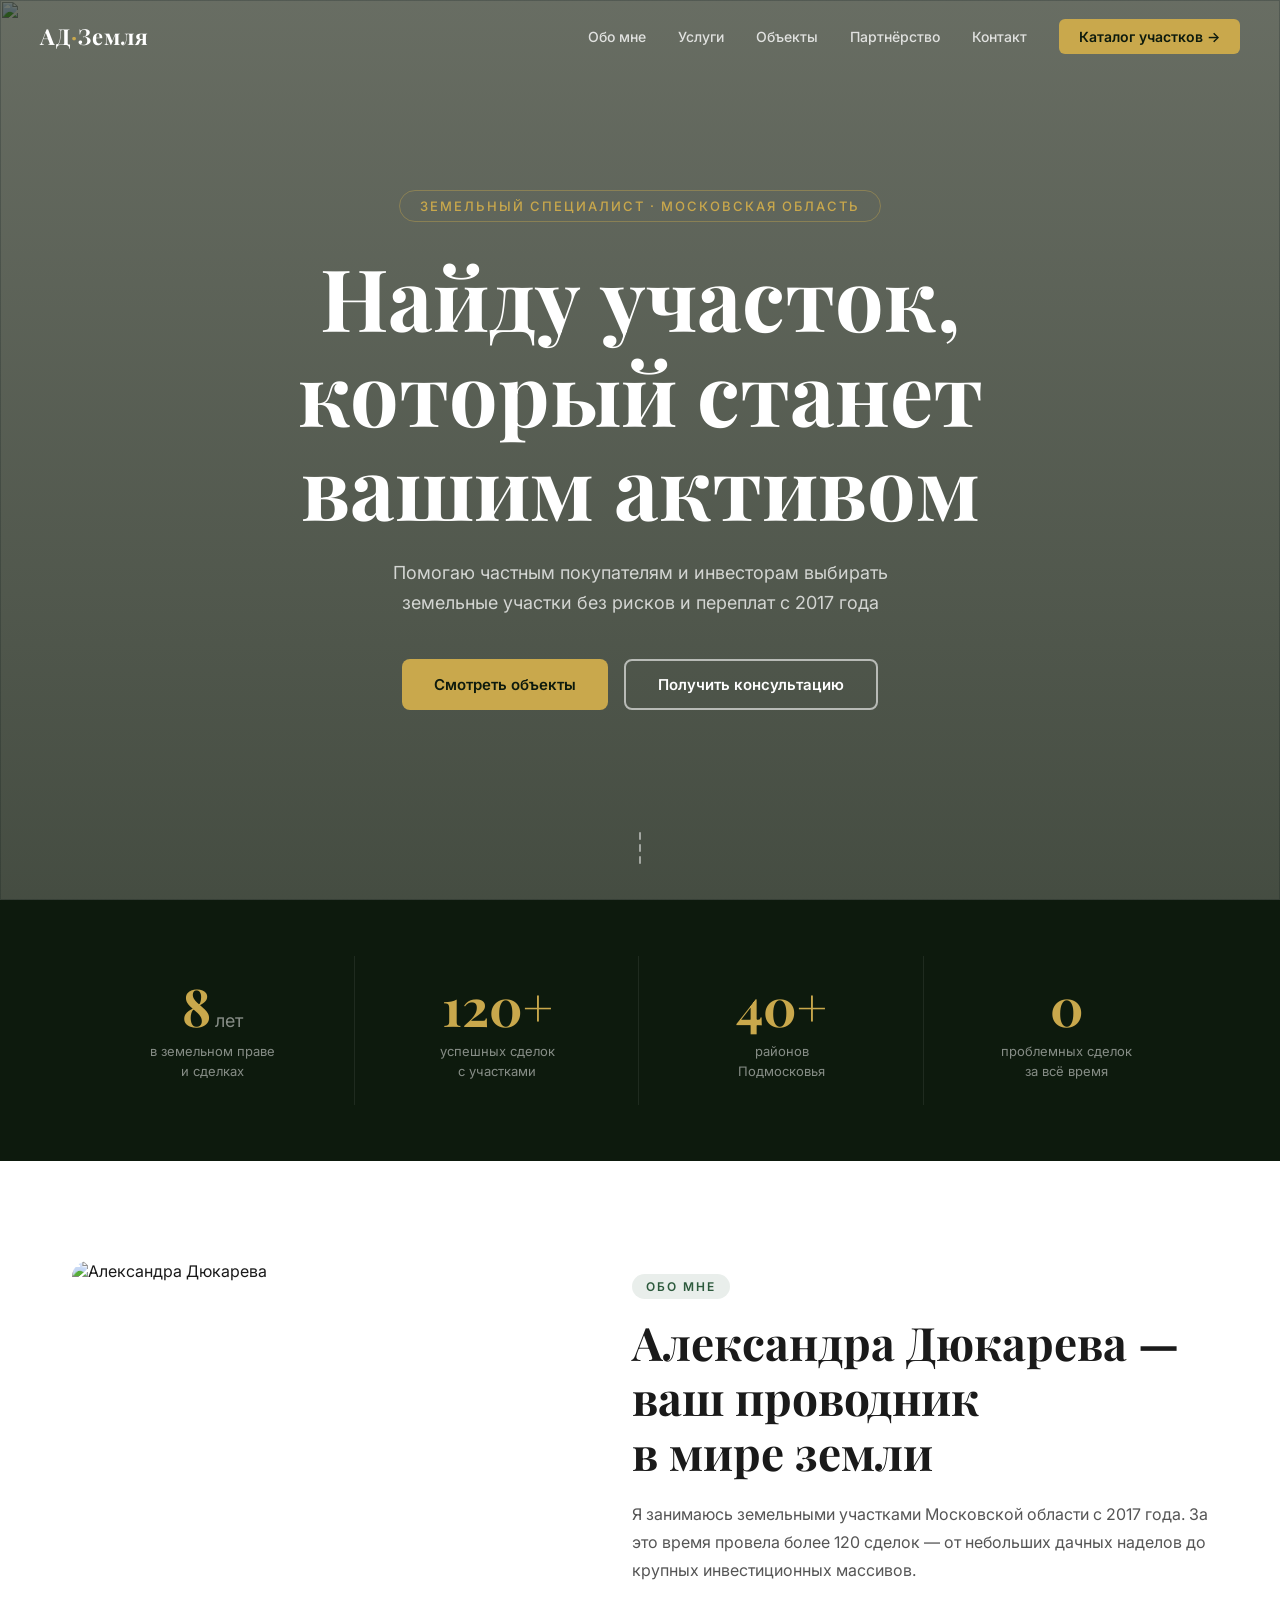
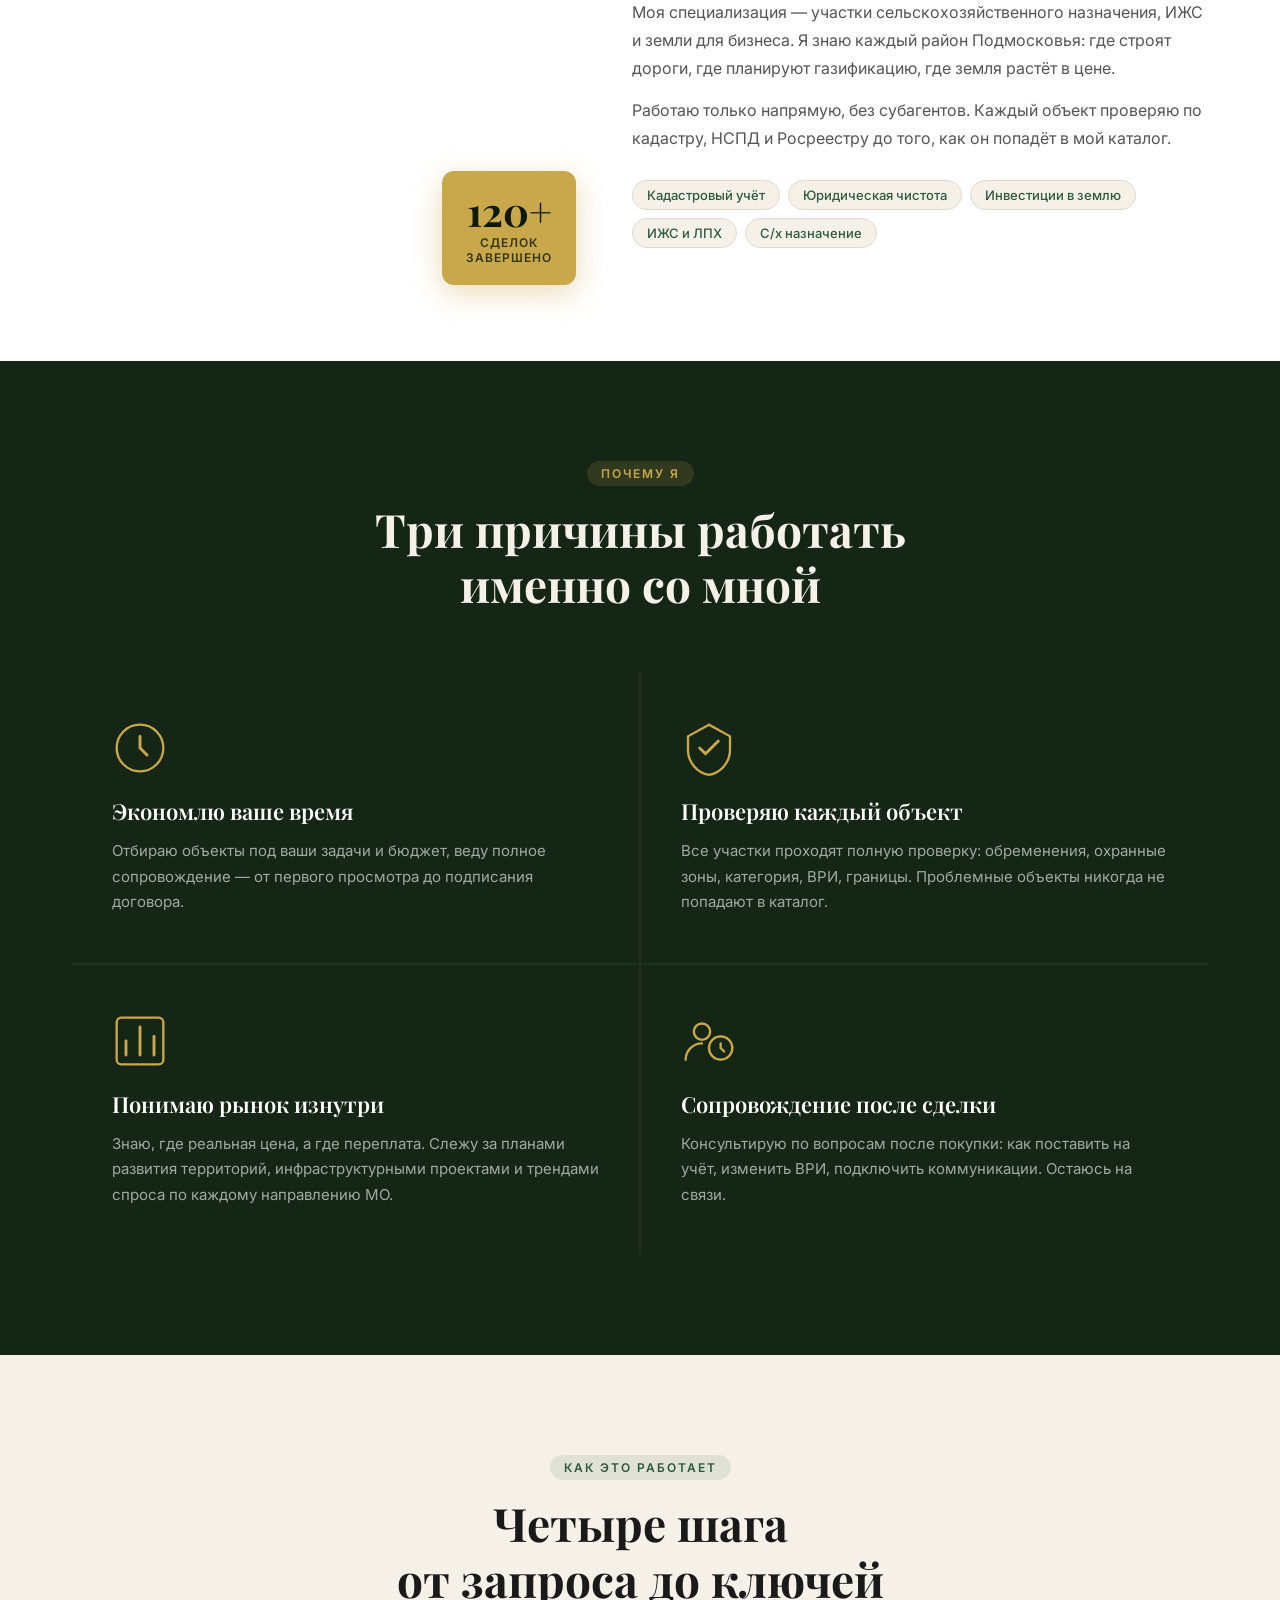
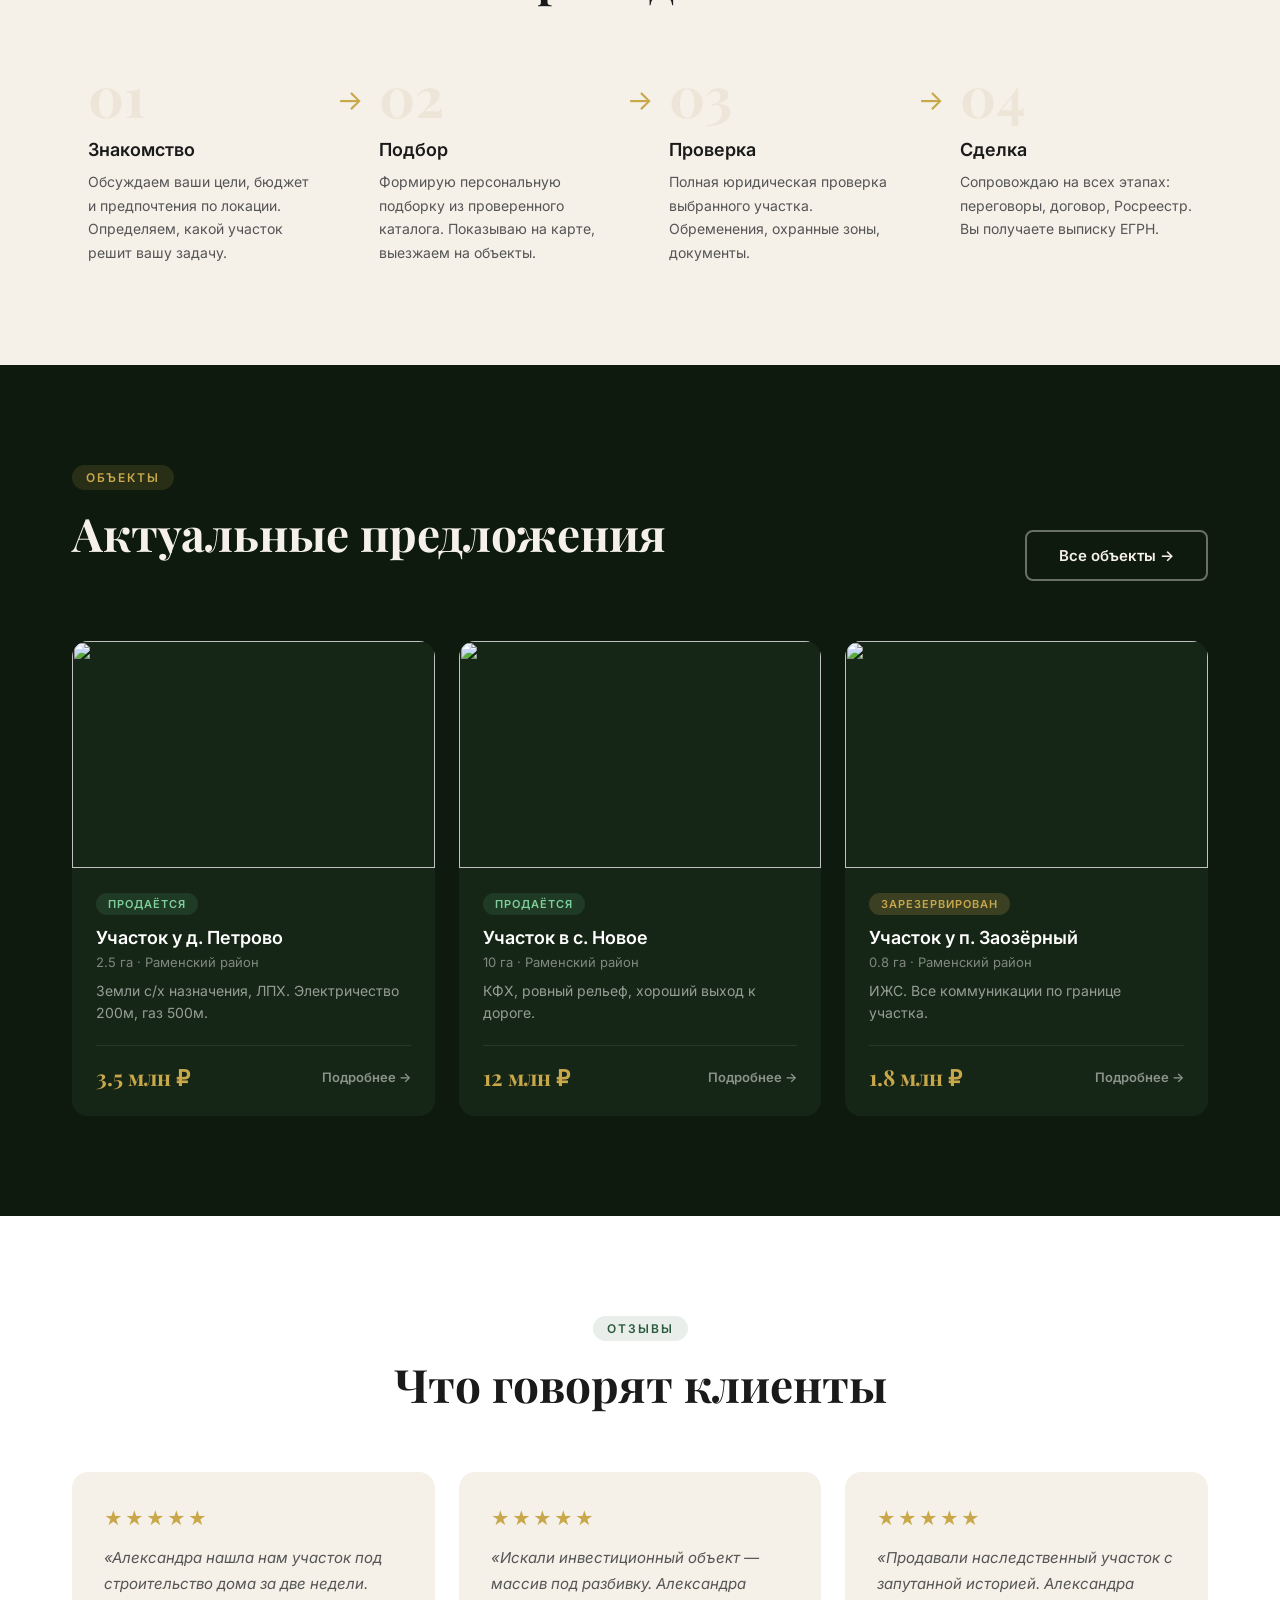
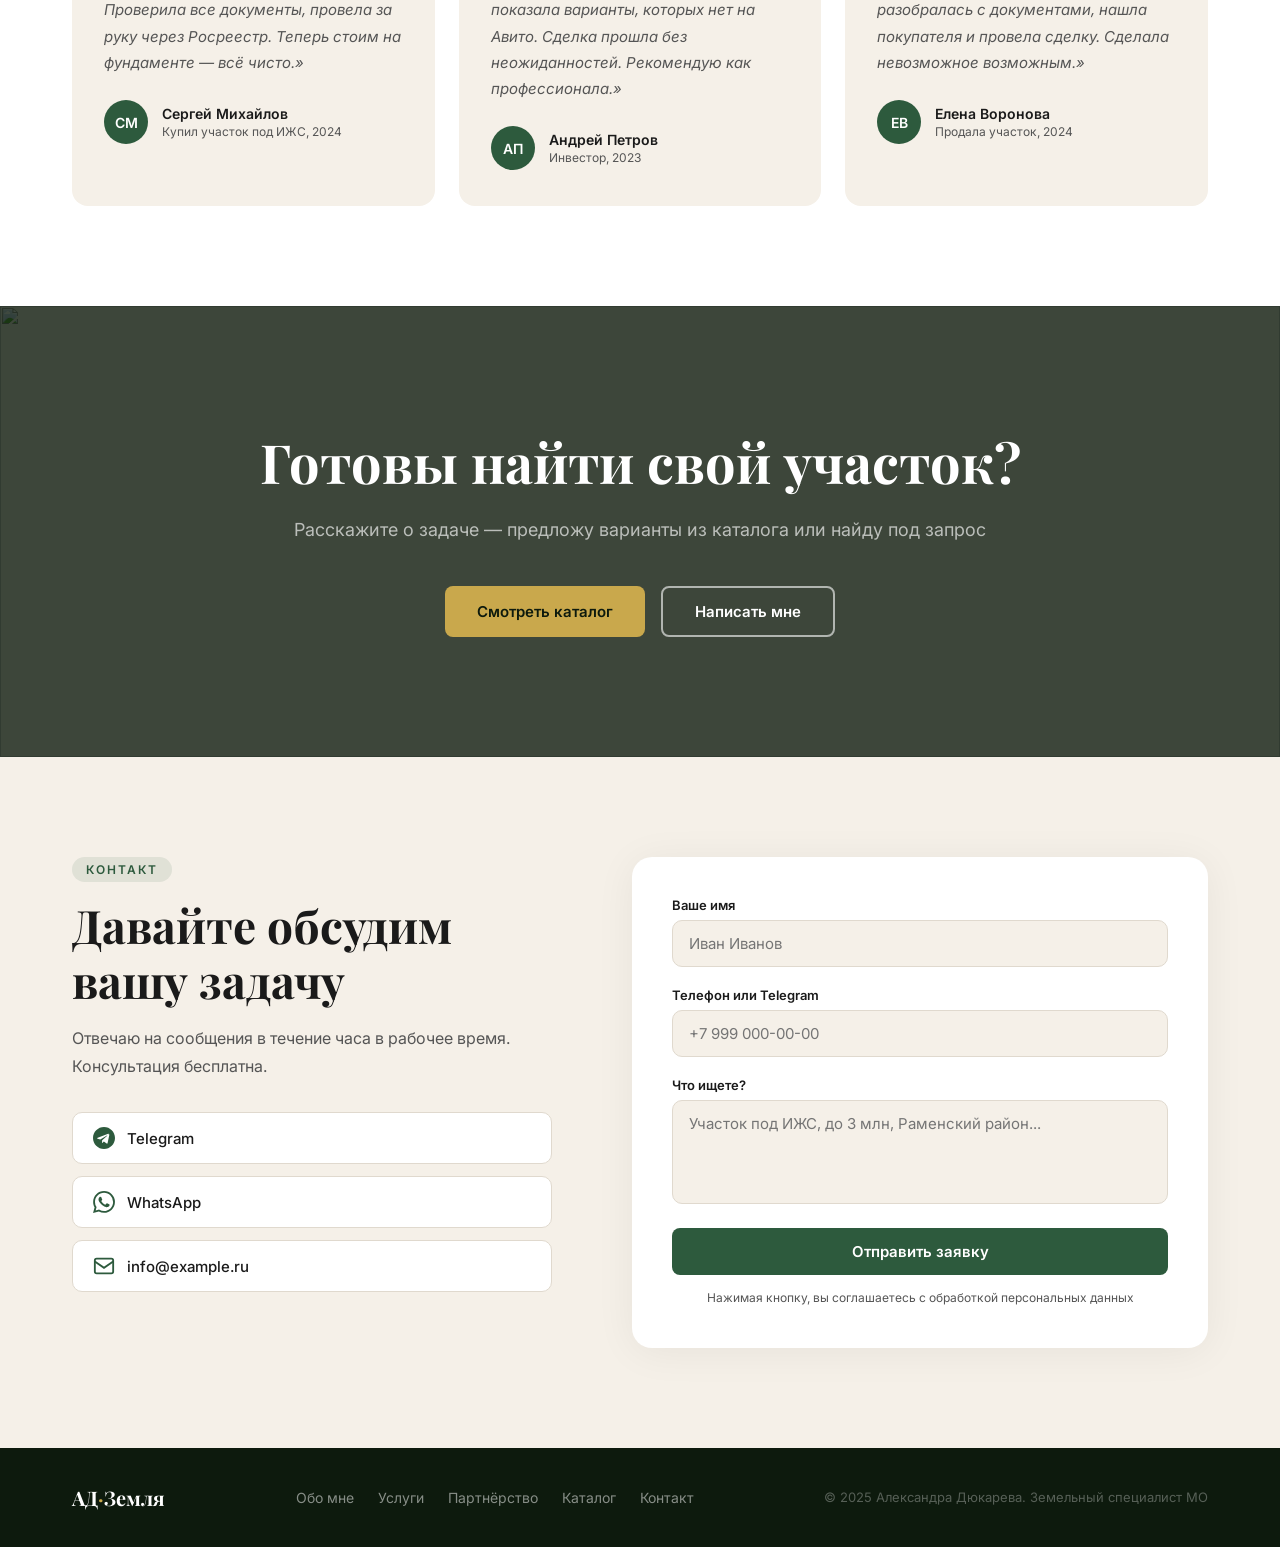
==== index.html @ 3fb5ffb6 "Add partnership page + update nav across all pages - Partnership page: 2 types (referral clients + l" ====
<!DOCTYPE html>
<html lang="ru">
<head>
  <meta charset="UTF-8" />
  <meta name="viewport" content="width=device-width, initial-scale=1.0" />
  <title>Александра Дюкарева — Земельный специалист</title>
  <link rel="preconnect" href="https://fonts.googleapis.com">
  <link href="https://fonts.googleapis.com/css2?family=Playfair+Display:wght@400;600;700&family=Inter:wght@300;400;500;600&display=swap" rel="stylesheet">
  <link rel="stylesheet" href="main.css" />
</head>
<body>

  <!-- NAV -->
  <nav class="nav" id="nav">
    <div class="nav__inner">
      <a href="/" class="nav__logo">АД<span>·</span>Земля</a>
      <div class="nav__links">
        <a href="#about">Обо мне</a>
        <a href="services.html">Услуги</a>
        <a href="#properties">Объекты</a>
        <a href="partnership.html">Партнёрство</a>
        <a href="#contact">Контакт</a>
        <a href="catalog.html" class="nav__cta">Каталог участков →</a>
      </div>
      <button class="nav__burger" id="burger">
        <span></span><span></span><span></span>
      </button>
    </div>
  </nav>

  <!-- HERO -->
  <section class="hero">
    <div class="hero__bg">
      <img src="https://images.unsplash.com/photo-1500382017468-9049fed747ef?w=1800&q=80" alt="" />
      <div class="hero__overlay"></div>
    </div>
    <div class="hero__content">
      <div class="hero__tag">Земельный специалист · Московская область</div>
      <h1 class="hero__title">Найду участок,<br>который станет<br>вашим активом</h1>
      <p class="hero__sub">Помогаю частным покупателям и инвесторам выбирать<br>земельные участки без рисков и переплат с 2017 года</p>
      <div class="hero__actions">
        <a href="catalog.html" class="btn btn--gold">Смотреть объекты</a>
        <a href="#contact" class="btn btn--outline">Получить консультацию</a>
      </div>
    </div>
    <div class="hero__scroll">
      <span></span>
      <span></span>
      <span></span>
    </div>
  </section>

  <!-- STATS -->
  <section class="stats">
    <div class="container">
      <div class="stats__grid">
        <div class="stats__item">
          <div class="stats__num">8<span>лет</span></div>
          <div class="stats__label">в земельном праве<br>и сделках</div>
        </div>
        <div class="stats__item">
          <div class="stats__num">120+</div>
          <div class="stats__label">успешных сделок<br>с участками</div>
        </div>
        <div class="stats__item">
          <div class="stats__num">40+</div>
          <div class="stats__label">районов<br>Подмосковья</div>
        </div>
        <div class="stats__item">
          <div class="stats__num">0</div>
          <div class="stats__label">проблемных сделок<br>за всё время</div>
        </div>
      </div>
    </div>
  </section>

  <!-- ABOUT -->
  <section class="about" id="about">
    <div class="container">
      <div class="about__grid">
        <div class="about__photo-wrap">
          <div class="about__photo">
            <img src="https://images.unsplash.com/photo-1573496359142-b8d87734a5a2?w=600&q=80" alt="Александра Дюкарева" />
          </div>
          <div class="about__badge">
            <div class="about__badge-num">120+</div>
            <div class="about__badge-text">сделок<br>завершено</div>
          </div>
        </div>
        <div class="about__text">
          <div class="section-tag">Обо мне</div>
          <h2 class="section-title">Александра Дюкарева —<br>ваш проводник<br>в мире земли</h2>
          <p>Я занимаюсь земельными участками Московской области с 2017 года. За это время провела более 120 сделок — от небольших дачных наделов до крупных инвестиционных массивов.</p>
          <p>Моя специализация — участки сельскохозяйственного назначения, ИЖС и земли для бизнеса. Я знаю каждый район Подмосковья: где строят дороги, где планируют газификацию, где земля растёт в цене.</p>
          <p>Работаю только напрямую, без субагентов. Каждый объект проверяю по кадастру, НСПД и Росреестру до того, как он попадёт в мой каталог.</p>
          <div class="about__chips">
            <span>Кадастровый учёт</span>
            <span>Юридическая чистота</span>
            <span>Инвестиции в землю</span>
            <span>ИЖС и ЛПХ</span>
            <span>С/х назначение</span>
          </div>
        </div>
      </div>
    </div>
  </section>

  <!-- ADVANTAGES -->
  <section class="advantages" id="advantages">
    <div class="container">
      <div class="section-header">
        <div class="section-tag section-tag--light">Почему я</div>
        <h2 class="section-title section-title--light">Три причины работать<br>именно со мной</h2>
      </div>
      <div class="adv__grid">
        <div class="adv__card">
          <div class="adv__icon">
            <svg viewBox="0 0 48 48" fill="none"><circle cx="24" cy="24" r="20" stroke="currentColor" stroke-width="2"/><path d="M24 14v10l6 6" stroke="currentColor" stroke-width="2.5" stroke-linecap="round"/></svg>
          </div>
          <h3>Экономлю ваше время</h3>
          <p>Отбираю объекты под ваши задачи и бюджет, веду полное сопровождение — от первого просмотра до подписания договора.</p>
        </div>
        <div class="adv__card">
          <div class="adv__icon">
            <svg viewBox="0 0 48 48" fill="none"><path d="M24 4L6 14v12c0 9.94 7.65 19.24 18 21 10.35-1.76 18-11.06 18-21V14L24 4z" stroke="currentColor" stroke-width="2"/><path d="M16 24l5 5 11-11" stroke="currentColor" stroke-width="2.5" stroke-linecap="round" stroke-linejoin="round"/></svg>
          </div>
          <h3>Проверяю каждый объект</h3>
          <p>Все участки проходят полную проверку: обременения, охранные зоны, категория, ВРИ, границы. Проблемные объекты никогда не попадают в каталог.</p>
        </div>
        <div class="adv__card">
          <div class="adv__icon">
            <svg viewBox="0 0 48 48" fill="none"><path d="M12 36V24M24 36V12M36 36V20" stroke="currentColor" stroke-width="2.5" stroke-linecap="round"/><rect x="4" y="4" width="40" height="40" rx="4" stroke="currentColor" stroke-width="2"/></svg>
          </div>
          <h3>Понимаю рынок изнутри</h3>
          <p>Знаю, где реальная цена, а где переплата. Слежу за планами развития территорий, инфраструктурными проектами и трендами спроса по каждому направлению МО.</p>
        </div>
        <div class="adv__card">
          <div class="adv__icon">
            <svg viewBox="0 0 48 48" fill="none"><circle cx="18" cy="16" r="7" stroke="currentColor" stroke-width="2"/><path d="M4 40c0-7.73 6.27-14 14-14" stroke="currentColor" stroke-width="2" stroke-linecap="round"/><circle cx="34" cy="30" r="10" stroke="currentColor" stroke-width="2"/><path d="M34 26v4l3 3" stroke="currentColor" stroke-width="2" stroke-linecap="round"/></svg>
          </div>
          <h3>Сопровождение после сделки</h3>
          <p>Консультирую по вопросам после покупки: как поставить на учёт, изменить ВРИ, подключить коммуникации. Остаюсь на связи.</p>
        </div>
      </div>
    </div>
  </section>

  <!-- HOW IT WORKS -->
  <section class="how">
    <div class="container">
      <div class="section-header">
        <div class="section-tag">Как это работает</div>
        <h2 class="section-title">Четыре шага<br>от запроса до ключей</h2>
      </div>
      <div class="how__steps">
        <div class="how__step">
          <div class="how__num">01</div>
          <h3>Знакомство</h3>
          <p>Обсуждаем ваши цели, бюджет и предпочтения по локации. Определяем, какой участок решит вашу задачу.</p>
        </div>
        <div class="how__arrow">→</div>
        <div class="how__step">
          <div class="how__num">02</div>
          <h3>Подбор</h3>
          <p>Формирую персональную подборку из проверенного каталога. Показываю на карте, выезжаем на объекты.</p>
        </div>
        <div class="how__arrow">→</div>
        <div class="how__step">
          <div class="how__num">03</div>
          <h3>Проверка</h3>
          <p>Полная юридическая проверка выбранного участка. Обременения, охранные зоны, документы.</p>
        </div>
        <div class="how__arrow">→</div>
        <div class="how__step">
          <div class="how__num">04</div>
          <h3>Сделка</h3>
          <p>Сопровождаю на всех этапах: переговоры, договор, Росреестр. Вы получаете выписку ЕГРН.</p>
        </div>
      </div>
    </div>
  </section>

  <!-- FEATURED PROPERTIES -->
  <section class="properties" id="properties">
    <div class="container">
      <div class="section-header section-header--row">
        <div>
          <div class="section-tag section-tag--light">Объекты</div>
          <h2 class="section-title section-title--light">Актуальные предложения</h2>
        </div>
        <a href="catalog.html" class="btn btn--outline-light">Все объекты →</a>
      </div>
      <div class="prop__grid" id="featured-props">
        <!-- Заполняется из JS -->
        <div class="prop__card">
          <div class="prop__img"><img src="https://images.unsplash.com/photo-1500382017468-9049fed747ef?w=600&q=70" alt=""></div>
          <div class="prop__body">
            <div class="prop__tag">Продаётся</div>
            <h3>Участок у д. Петрово</h3>
            <div class="prop__meta">2.5 га · Раменский район</div>
            <div class="prop__desc">Земли с/х назначения, ЛПХ. Электричество 200м, газ 500м.</div>
            <div class="prop__footer">
              <div class="prop__price">3.5 млн ₽</div>
              <a href="catalog.html" class="prop__link">Подробнее →</a>
            </div>
          </div>
        </div>
        <div class="prop__card">
          <div class="prop__img"><img src="https://images.unsplash.com/photo-1464822759023-fed622ff2c3b?w=600&q=70" alt=""></div>
          <div class="prop__body">
            <div class="prop__tag">Продаётся</div>
            <h3>Участок в с. Новое</h3>
            <div class="prop__meta">10 га · Раменский район</div>
            <div class="prop__desc">КФХ, ровный рельеф, хороший выход к дороге.</div>
            <div class="prop__footer">
              <div class="prop__price">12 млн ₽</div>
              <a href="catalog.html" class="prop__link">Подробнее →</a>
            </div>
          </div>
        </div>
        <div class="prop__card">
          <div class="prop__img"><img src="https://images.unsplash.com/photo-1586348943529-beaae6c28db9?w=600&q=70" alt=""></div>
          <div class="prop__body">
            <div class="prop__tag prop__tag--reserved">Зарезервирован</div>
            <h3>Участок у п. Заозёрный</h3>
            <div class="prop__meta">0.8 га · Раменский район</div>
            <div class="prop__desc">ИЖС. Все коммуникации по границе участка.</div>
            <div class="prop__footer">
              <div class="prop__price">1.8 млн ₽</div>
              <a href="catalog.html" class="prop__link">Подробнее →</a>
            </div>
          </div>
        </div>
      </div>
    </div>
  </section>

  <!-- REVIEWS -->
  <section class="reviews" id="reviews">
    <div class="container">
      <div class="section-header">
        <div class="section-tag">Отзывы</div>
        <h2 class="section-title">Что говорят клиенты</h2>
      </div>
      <div class="reviews__grid">
        <div class="review__card">
          <div class="review__stars">★★★★★</div>
          <p>«Александра нашла нам участок под строительство дома за две недели. Проверила все документы, провела за руку через Росреестр. Теперь стоим на фундаменте — всё чисто.»</p>
          <div class="review__author">
            <div class="review__avatar">СМ</div>
            <div>
              <div class="review__name">Сергей Михайлов</div>
              <div class="review__role">Купил участок под ИЖС, 2024</div>
            </div>
          </div>
        </div>
        <div class="review__card">
          <div class="review__stars">★★★★★</div>
          <p>«Искали инвестиционный объект — массив под разбивку. Александра показала варианты, которых нет на Авито. Сделка прошла без неожиданностей. Рекомендую как профессионала.»</p>
          <div class="review__author">
            <div class="review__avatar">АП</div>
            <div>
              <div class="review__name">Андрей Петров</div>
              <div class="review__role">Инвестор, 2023</div>
            </div>
          </div>
        </div>
        <div class="review__card">
          <div class="review__stars">★★★★★</div>
          <p>«Продавали наследственный участок с запутанной историей. Александра разобралась с документами, нашла покупателя и провела сделку. Сделала невозможное возможным.»</p>
          <div class="review__author">
            <div class="review__avatar">ЕВ</div>
            <div>
              <div class="review__name">Елена Воронова</div>
              <div class="review__role">Продала участок, 2024</div>
            </div>
          </div>
        </div>
      </div>
    </div>
  </section>

  <!-- CTA -->
  <section class="cta">
    <div class="cta__bg">
      <img src="https://images.unsplash.com/photo-1470252649378-9c29740c9fa8?w=1800&q=80" alt="" />
      <div class="cta__overlay"></div>
    </div>
    <div class="container">
      <div class="cta__content">
        <h2>Готовы найти свой участок?</h2>
        <p>Расскажите о задаче — предложу варианты из каталога или найду под запрос</p>
        <div class="cta__actions">
          <a href="catalog.html" class="btn btn--gold">Смотреть каталог</a>
          <a href="#contact" class="btn btn--outline">Написать мне</a>
        </div>
      </div>
    </div>
  </section>

  <!-- CONTACT -->
  <section class="contact" id="contact">
    <div class="container">
      <div class="contact__grid">
        <div class="contact__info">
          <div class="section-tag">Контакт</div>
          <h2 class="section-title">Давайте обсудим<br>вашу задачу</h2>
          <p>Отвечаю на сообщения в течение часа в рабочее время. Консультация бесплатна.</p>
          <div class="contact__links">
            <a href="https://t.me/username" class="contact__link">
              <svg viewBox="0 0 24 24" fill="currentColor"><path d="M12 0C5.373 0 0 5.373 0 12s5.373 12 12 12 12-5.373 12-12S18.627 0 12 0zm5.894 8.221l-1.97 9.28c-.145.658-.537.818-1.084.508l-3-2.21-1.447 1.394c-.16.16-.295.295-.605.295l.213-3.053 5.56-5.023c.242-.213-.054-.333-.373-.12L7.93 13.67l-2.924-.916c-.636-.203-.649-.636.136-.942l11.415-4.4c.529-.194.991.13.337.81z"/></svg>
              Telegram
            </a>
            <a href="https://wa.me/79999999999" class="contact__link">
              <svg viewBox="0 0 24 24" fill="currentColor"><path d="M17.472 14.382c-.297-.149-1.758-.867-2.03-.967-.273-.099-.471-.148-.67.15-.197.297-.767.966-.94 1.164-.173.199-.347.223-.644.075-.297-.15-1.255-.463-2.39-1.475-.883-.788-1.48-1.761-1.653-2.059-.173-.297-.018-.458.13-.606.134-.133.298-.347.446-.52.149-.174.198-.298.298-.497.099-.198.05-.371-.025-.52-.075-.149-.669-1.612-.916-2.207-.242-.579-.487-.5-.669-.51-.173-.008-.371-.01-.57-.01-.198 0-.52.074-.792.372-.272.297-1.04 1.016-1.04 2.479 0 1.462 1.065 2.875 1.213 3.074.149.198 2.096 3.2 5.077 4.487.709.306 1.262.489 1.694.625.712.227 1.36.195 1.871.118.571-.085 1.758-.719 2.006-1.413.248-.694.248-1.289.173-1.413-.074-.124-.272-.198-.57-.347m-5.421 7.403h-.004a9.87 9.87 0 01-5.031-1.378l-.361-.214-3.741.982.998-3.648-.235-.374a9.86 9.86 0 01-1.51-5.26c.001-5.45 4.436-9.884 9.888-9.884 2.64 0 5.122 1.03 6.988 2.898a9.825 9.825 0 012.893 6.994c-.003 5.45-4.437 9.884-9.885 9.884m8.413-18.297A11.815 11.815 0 0012.05 0C5.495 0 .16 5.335.157 11.892c0 2.096.547 4.142 1.588 5.945L.057 24l6.305-1.654a11.882 11.882 0 005.683 1.448h.005c6.554 0 11.89-5.335 11.893-11.893a11.821 11.821 0 00-3.48-8.413z"/></svg>
              WhatsApp
            </a>
            <a href="mailto:info@example.ru" class="contact__link">
              <svg viewBox="0 0 24 24" fill="none" stroke="currentColor" stroke-width="2"><rect x="2" y="4" width="20" height="16" rx="2"/><path d="m2 7 10 7 10-7"/></svg>
              info@example.ru
            </a>
          </div>
        </div>
        <form class="contact__form" id="contact-form">
          <div class="form__field">
            <label>Ваше имя</label>
            <input type="text" placeholder="Иван Иванов" required />
          </div>
          <div class="form__field">
            <label>Телефон или Telegram</label>
            <input type="text" placeholder="+7 999 000-00-00" required />
          </div>
          <div class="form__field">
            <label>Что ищете?</label>
            <textarea placeholder="Участок под ИЖС, до 3 млн, Раменский район..." rows="4"></textarea>
          </div>
          <button type="submit" class="btn btn--green btn--full">Отправить заявку</button>
          <p class="form__note">Нажимая кнопку, вы соглашаетесь с обработкой персональных данных</p>
        </form>
      </div>
    </div>
  </section>

  <!-- FOOTER -->
  <footer class="footer">
    <div class="container">
      <div class="footer__inner">
        <div class="footer__logo">АД<span>·</span>Земля</div>
        <div class="footer__links">
          <a href="#about">Обо мне</a>
          <a href="services.html">Услуги</a>
          <a href="partnership.html">Партнёрство</a>
          <a href="catalog.html">Каталог</a>
          <a href="#contact">Контакт</a>
        </div>
        <div class="footer__copy">© 2025 Александра Дюкарева. Земельный специалист МО</div>
      </div>
    </div>
  </footer>

  <script src="main.js"></script>
</body>
</html>
---- main.css ----
*, *::before, *::after { box-sizing: border-box; margin: 0; padding: 0; }

:root {
  --dark:       #0d1a0d;
  --dark-green: #162616;
  --green:      #1f3d1f;
  --green-mid:  #2d5a3d;
  --gold:       #c9a84c;
  --gold-light: #e8c96a;
  --cream:      #f5f0e8;
  --cream-dark: #ede5d8;
  --white:      #ffffff;
  --text:       #1a1a1a;
  --text-light: #555;
  --border:     #e0d9ce;
  --font-serif: 'Playfair Display', Georgia, serif;
  --font-sans:  'Inter', -apple-system, sans-serif;
}

html { scroll-behavior: smooth; }
body { font-family: var(--font-sans); color: var(--text); background: var(--cream); overflow-x: hidden; }
img { display: block; max-width: 100%; }
a { text-decoration: none; color: inherit; }
p { line-height: 1.75; color: var(--text-light); }
p + p { margin-top: 14px; }

.container { max-width: 1200px; margin: 0 auto; padding: 0 32px; }

/* ========== NAV ========== */
.nav { position: fixed; top: 0; left: 0; right: 0; z-index: 100; padding: 0 32px; height: 72px; display: flex; align-items: center; transition: background 0.3s, box-shadow 0.3s; }
.nav.scrolled { background: var(--dark); box-shadow: 0 2px 20px rgba(0,0,0,0.4); }
.nav__inner { width: 100%; max-width: 1200px; margin: 0 auto; display: flex; align-items: center; justify-content: space-between; }
.nav__logo { font-family: var(--font-serif); font-size: 22px; font-weight: 700; color: var(--white); letter-spacing: 1px; }
.nav__logo span { color: var(--gold); }
.nav__links { display: flex; align-items: center; gap: 32px; }
.nav__links a { font-size: 14px; font-weight: 500; color: rgba(255,255,255,0.8); transition: color 0.2s; }
.nav__links a:hover { color: var(--gold); }
.nav__cta { background: var(--gold); color: var(--dark) !important; padding: 9px 20px; border-radius: 6px; font-weight: 600 !important; transition: background 0.2s !important; }
.nav__cta:hover { background: var(--gold-light) !important; }
.nav__burger { display: none; flex-direction: column; gap: 5px; background: none; border: none; cursor: pointer; }
.nav__burger span { display: block; width: 24px; height: 2px; background: var(--white); border-radius: 2px; }

/* ========== BUTTONS ========== */
.btn { display: inline-flex; align-items: center; justify-content: center; padding: 14px 32px; border-radius: 8px; font-size: 15px; font-weight: 600; font-family: var(--font-sans); cursor: pointer; transition: all 0.2s; border: none; }
.btn--gold { background: var(--gold); color: var(--dark); }
.btn--gold:hover { background: var(--gold-light); transform: translateY(-1px); }
.btn--outline { background: transparent; color: var(--white); border: 2px solid rgba(255,255,255,0.6); }
.btn--outline:hover { border-color: var(--white); background: rgba(255,255,255,0.1); }
.btn--outline-light { background: transparent; color: var(--cream); border: 2px solid rgba(245,240,232,0.4); }
.btn--outline-light:hover { border-color: var(--cream); }
.btn--green { background: var(--green-mid); color: var(--white); }
.btn--green:hover { background: #1f4a2e; transform: translateY(-1px); }
.btn--full { width: 100%; }

/* ========== SECTION COMMON ========== */
.section-tag { display: inline-block; font-size: 12px; font-weight: 600; letter-spacing: 2px; text-transform: uppercase; color: var(--green-mid); background: rgba(45,90,61,0.1); padding: 5px 14px; border-radius: 20px; margin-bottom: 16px; }
.section-tag--light { color: var(--gold); background: rgba(201,168,76,0.15); }
.section-title { font-family: var(--font-serif); font-size: clamp(32px, 4vw, 46px); font-weight: 700; line-height: 1.2; color: var(--text); margin-bottom: 20px; }
.section-title--light { color: var(--cream); }
.section-header { text-align: center; margin-bottom: 60px; }
.section-header--row { display: flex; align-items: flex-end; justify-content: space-between; text-align: left; }

/* ========== HERO ========== */
.hero { position: relative; height: 100vh; min-height: 640px; display: flex; align-items: center; justify-content: center; overflow: hidden; }
.hero__bg { position: absolute; inset: 0; }
.hero__bg img { width: 100%; height: 100%; object-fit: cover; }
.hero__overlay { position: absolute; inset: 0; background: linear-gradient(to bottom, rgba(10,22,10,0.6) 0%, rgba(10,22,10,0.75) 100%); }
.hero__content { position: relative; z-index: 2; text-align: center; padding: 0 24px; max-width: 800px; }
.hero__tag { display: inline-block; font-size: 13px; font-weight: 500; letter-spacing: 2px; text-transform: uppercase; color: var(--gold); border: 1px solid rgba(201,168,76,0.4); padding: 7px 20px; border-radius: 30px; margin-bottom: 28px; }
.hero__title { font-family: var(--font-serif); font-size: clamp(44px, 7vw, 86px); font-weight: 700; color: var(--white); line-height: 1.1; margin-bottom: 24px; }
.hero__sub { font-size: clamp(15px, 2vw, 18px); color: rgba(255,255,255,0.75); line-height: 1.7; margin-bottom: 40px; }
.hero__actions { display: flex; gap: 16px; justify-content: center; flex-wrap: wrap; }
.hero__scroll { position: absolute; bottom: 36px; left: 50%; transform: translateX(-50%); display: flex; flex-direction: column; align-items: center; gap: 4px; z-index: 2; }
.hero__scroll span { display: block; width: 2px; height: 8px; background: rgba(255,255,255,0.5); border-radius: 2px; animation: scrollPulse 1.4s ease-in-out infinite; }
.hero__scroll span:nth-child(2) { animation-delay: 0.15s; }
.hero__scroll span:nth-child(3) { animation-delay: 0.3s; }
@keyframes scrollPulse { 0%,100%{opacity:0.3;transform:scaleY(0.8)} 50%{opacity:1;transform:scaleY(1.2)} }

/* ========== STATS ========== */
.stats { background: var(--dark); padding: 56px 0; }
.stats__grid { display: grid; grid-template-columns: repeat(4, 1fr); gap: 2px; }
.stats__item { text-align: center; padding: 24px 16px; border-right: 1px solid rgba(255,255,255,0.08); }
.stats__item:last-child { border-right: none; }
.stats__num { font-family: var(--font-serif); font-size: 52px; font-weight: 700; color: var(--gold); line-height: 1; margin-bottom: 10px; }
.stats__num span { font-family: var(--font-sans); font-size: 18px; font-weight: 400; color: rgba(255,255,255,0.5); margin-left: 4px; }
.stats__label { font-size: 13px; color: rgba(255,255,255,0.5); line-height: 1.5; }

/* ========== ABOUT ========== */
.about { padding: 100px 0; background: var(--white); }
.about__grid { display: grid; grid-template-columns: 1fr 1.2fr; gap: 80px; align-items: center; }
.about__photo-wrap { position: relative; }
.about__photo { border-radius: 16px; overflow: hidden; aspect-ratio: 4/5; }
.about__photo img { width: 100%; height: 100%; object-fit: cover; }
.about__badge { position: absolute; bottom: -24px; right: -24px; background: var(--gold); color: var(--dark); padding: 20px 24px; border-radius: 12px; text-align: center; box-shadow: 0 8px 30px rgba(201,168,76,0.4); }
.about__badge-num { font-family: var(--font-serif); font-size: 40px; font-weight: 700; line-height: 1; }
.about__badge-text { font-size: 12px; font-weight: 600; text-transform: uppercase; letter-spacing: 1px; margin-top: 4px; opacity: 0.8; }
.about__text p { font-size: 16px; }
.about__chips { display: flex; flex-wrap: wrap; gap: 8px; margin-top: 28px; }
.about__chips span { background: var(--cream); color: var(--green-mid); font-size: 13px; font-weight: 500; padding: 6px 14px; border-radius: 20px; border: 1px solid var(--border); }

/* ========== ADVANTAGES ========== */
.advantages { background: var(--dark-green); padding: 100px 0; }
.adv__grid { display: grid; grid-template-columns: repeat(2, 1fr); gap: 2px; background: rgba(255,255,255,0.05); border-radius: 16px; overflow: hidden; }
.adv__card { background: var(--dark-green); padding: 48px 40px; transition: background 0.2s; }
.adv__card:hover { background: var(--green); }
.adv__icon { width: 56px; height: 56px; color: var(--gold); margin-bottom: 20px; }
.adv__card h3 { font-family: var(--font-serif); font-size: 22px; font-weight: 600; color: var(--white); margin-bottom: 12px; }
.adv__card p { font-size: 15px; color: rgba(255,255,255,0.6); line-height: 1.7; }

/* ========== HOW IT WORKS ========== */
.how { padding: 100px 0; background: var(--cream); }
.how__steps { display: grid; grid-template-columns: 1fr auto 1fr auto 1fr auto 1fr; align-items: start; gap: 0; margin-top: 16px; }
.how__step { padding: 0 16px; }
.how__num { font-family: var(--font-serif); font-size: 56px; font-weight: 700; color: var(--cream-dark); line-height: 1; margin-bottom: 16px; }
.how__step h3 { font-size: 18px; font-weight: 600; color: var(--text); margin-bottom: 10px; }
.how__step p { font-size: 14px; line-height: 1.7; }
.how__arrow { font-size: 28px; color: var(--gold); padding-top: 16px; align-self: start; }

/* ========== PROPERTIES ========== */
.properties { padding: 100px 0; background: var(--dark); }
.prop__grid { display: grid; grid-template-columns: repeat(3, 1fr); gap: 24px; }
.prop__card { background: var(--dark-green); border-radius: 16px; overflow: hidden; transition: transform 0.2s; }
.prop__card:hover { transform: translateY(-4px); }
.prop__img { aspect-ratio: 16/10; overflow: hidden; }
.prop__img img { width: 100%; height: 100%; object-fit: cover; transition: transform 0.4s; }
.prop__card:hover .prop__img img { transform: scale(1.04); }
.prop__body { padding: 24px; }
.prop__tag { display: inline-block; font-size: 11px; font-weight: 600; text-transform: uppercase; letter-spacing: 1px; background: rgba(45,90,61,0.4); color: #7fcf9a; padding: 4px 12px; border-radius: 20px; margin-bottom: 12px; }
.prop__tag--reserved { background: rgba(201,168,76,0.2); color: var(--gold); }
.prop__body h3 { font-size: 18px; font-weight: 600; color: var(--white); margin-bottom: 6px; }
.prop__meta { font-size: 13px; color: rgba(255,255,255,0.45); margin-bottom: 10px; }
.prop__desc { font-size: 14px; color: rgba(255,255,255,0.55); line-height: 1.6; margin-bottom: 20px; }
.prop__footer { display: flex; align-items: center; justify-content: space-between; padding-top: 16px; border-top: 1px solid rgba(255,255,255,0.08); }
.prop__price { font-family: var(--font-serif); font-size: 22px; font-weight: 700; color: var(--gold); }
.prop__link { font-size: 13px; font-weight: 600; color: rgba(255,255,255,0.5); transition: color 0.2s; }
.prop__link:hover { color: var(--gold); }

/* ========== REVIEWS ========== */
.reviews { padding: 100px 0; background: var(--white); }
.reviews__grid { display: grid; grid-template-columns: repeat(3, 1fr); gap: 24px; }
.review__card { background: var(--cream); border-radius: 16px; padding: 36px 32px; }
.review__stars { color: var(--gold); font-size: 18px; letter-spacing: 2px; margin-bottom: 16px; }
.review__card p { font-size: 15px; color: var(--text-light); line-height: 1.75; font-style: italic; margin-bottom: 24px; }
.review__author { display: flex; align-items: center; gap: 14px; }
.review__avatar { width: 44px; height: 44px; border-radius: 50%; background: var(--green-mid); color: var(--white); font-size: 14px; font-weight: 600; display: flex; align-items: center; justify-content: center; flex-shrink: 0; }
.review__name { font-weight: 600; font-size: 14px; color: var(--text); }
.review__role { font-size: 12px; color: var(--text-light); margin-top: 2px; }

/* ========== CTA ========== */
.cta { position: relative; padding: 120px 0; text-align: center; overflow: hidden; }
.cta__bg { position: absolute; inset: 0; }
.cta__bg img { width: 100%; height: 100%; object-fit: cover; }
.cta__overlay { position: absolute; inset: 0; background: rgba(10,22,10,0.78); }
.cta__content { position: relative; z-index: 2; }
.cta__content h2 { font-family: var(--font-serif); font-size: clamp(32px, 5vw, 54px); font-weight: 700; color: var(--white); margin-bottom: 16px; }
.cta__content p { font-size: 18px; color: rgba(255,255,255,0.65); margin-bottom: 40px; }
.cta__actions { display: flex; gap: 16px; justify-content: center; flex-wrap: wrap; }

/* ========== CONTACT ========== */
.contact { padding: 100px 0; background: var(--cream); }
.contact__grid { display: grid; grid-template-columns: 1fr 1.2fr; gap: 80px; align-items: start; }
.contact__info .section-title { margin-bottom: 16px; }
.contact__info p { font-size: 16px; margin-bottom: 32px; }
.contact__links { display: flex; flex-direction: column; gap: 12px; }
.contact__link { display: flex; align-items: center; gap: 12px; font-size: 15px; font-weight: 500; color: var(--text); padding: 14px 20px; background: var(--white); border-radius: 10px; border: 1px solid var(--border); transition: border-color 0.2s, transform 0.15s; }
.contact__link:hover { border-color: var(--green-mid); transform: translateX(4px); }
.contact__link svg { width: 22px; height: 22px; color: var(--green-mid); flex-shrink: 0; }
.contact__form { background: var(--white); border-radius: 20px; padding: 40px; box-shadow: 0 4px 40px rgba(0,0,0,0.06); }
.form__field { margin-bottom: 20px; }
.form__field label { display: block; font-size: 13px; font-weight: 600; color: var(--text); margin-bottom: 7px; }
.form__field input, .form__field textarea { width: 100%; padding: 13px 16px; border: 1.5px solid var(--border); border-radius: 10px; font-size: 15px; font-family: var(--font-sans); color: var(--text); background: var(--cream); transition: border-color 0.2s; resize: none; }
.form__field input:focus, .form__field textarea:focus { outline: none; border-color: var(--green-mid); background: var(--white); }
.form__note { font-size: 12px; color: var(--text-light); text-align: center; margin-top: 12px; }

/* ========== FOOTER ========== */
.footer { background: var(--dark); padding: 36px 0; }
.footer__inner { display: flex; align-items: center; justify-content: space-between; flex-wrap: wrap; gap: 16px; }
.footer__logo { font-family: var(--font-serif); font-size: 20px; font-weight: 700; color: var(--white); }
.footer__logo span { color: var(--gold); }
.footer__links { display: flex; gap: 24px; }
.footer__links a { font-size: 14px; color: rgba(255,255,255,0.5); transition: color 0.2s; }
.footer__links a:hover { color: var(--gold); }
.footer__copy { font-size: 13px; color: rgba(255,255,255,0.3); }

/* ========== RESPONSIVE ========== */
@media (max-width: 1024px) {
  .about__grid { gap: 48px; }
  .how__steps { grid-template-columns: 1fr; gap: 32px; }
  .how__arrow { display: none; }
  .adv__grid { grid-template-columns: 1fr; }
}

@media (max-width: 768px) {
  .container { padding: 0 20px; }
  .nav__links { display: none; }
  .nav__burger { display: flex; }
  .stats__grid { grid-template-columns: repeat(2, 1fr); }
  .stats__item { border-right: none; border-bottom: 1px solid rgba(255,255,255,0.08); }
  .about__grid { grid-template-columns: 1fr; }
  .about__badge { right: 12px; bottom: -16px; }
  .prop__grid { grid-template-columns: 1fr; }
  .reviews__grid { grid-template-columns: 1fr; }
  .contact__grid { grid-template-columns: 1fr; gap: 40px; }
  .section-header--row { flex-direction: column; align-items: flex-start; gap: 20px; }
  .footer__inner { flex-direction: column; text-align: center; }
  .footer__links { justify-content: center; }
}
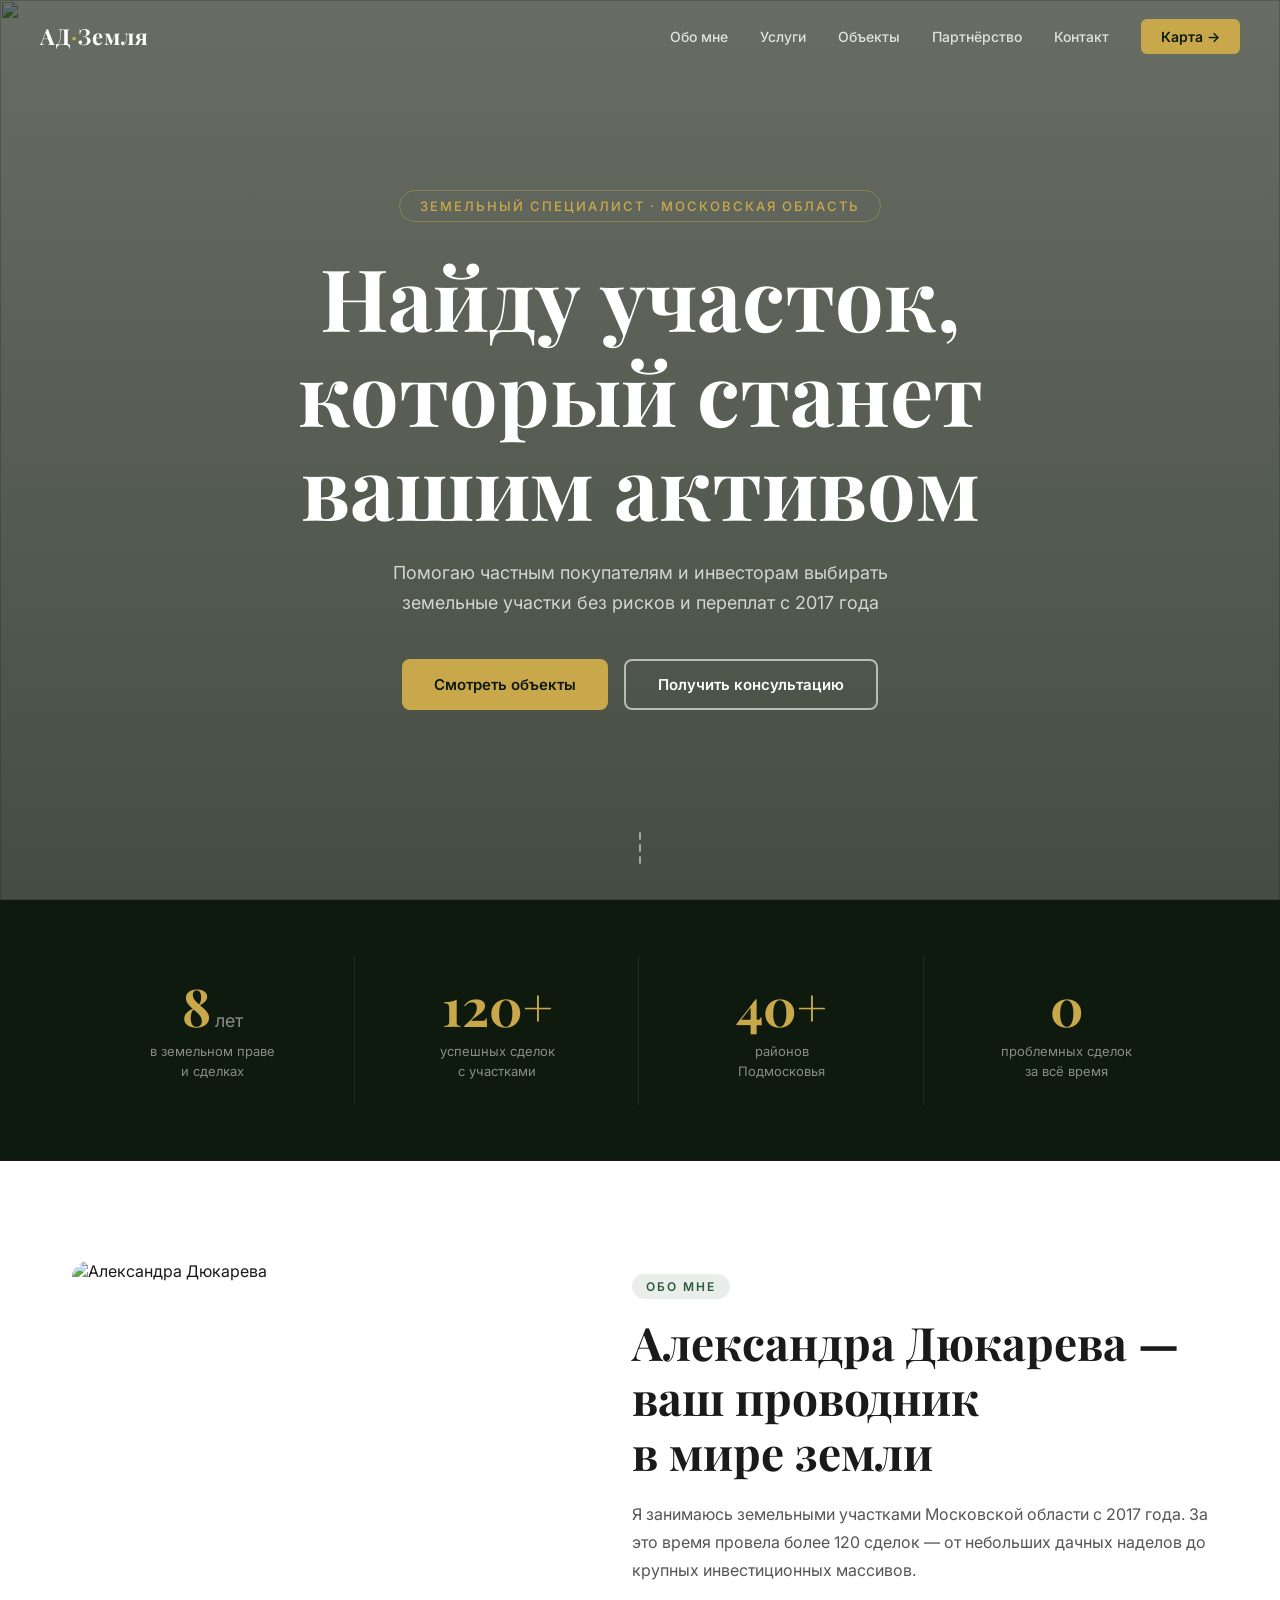
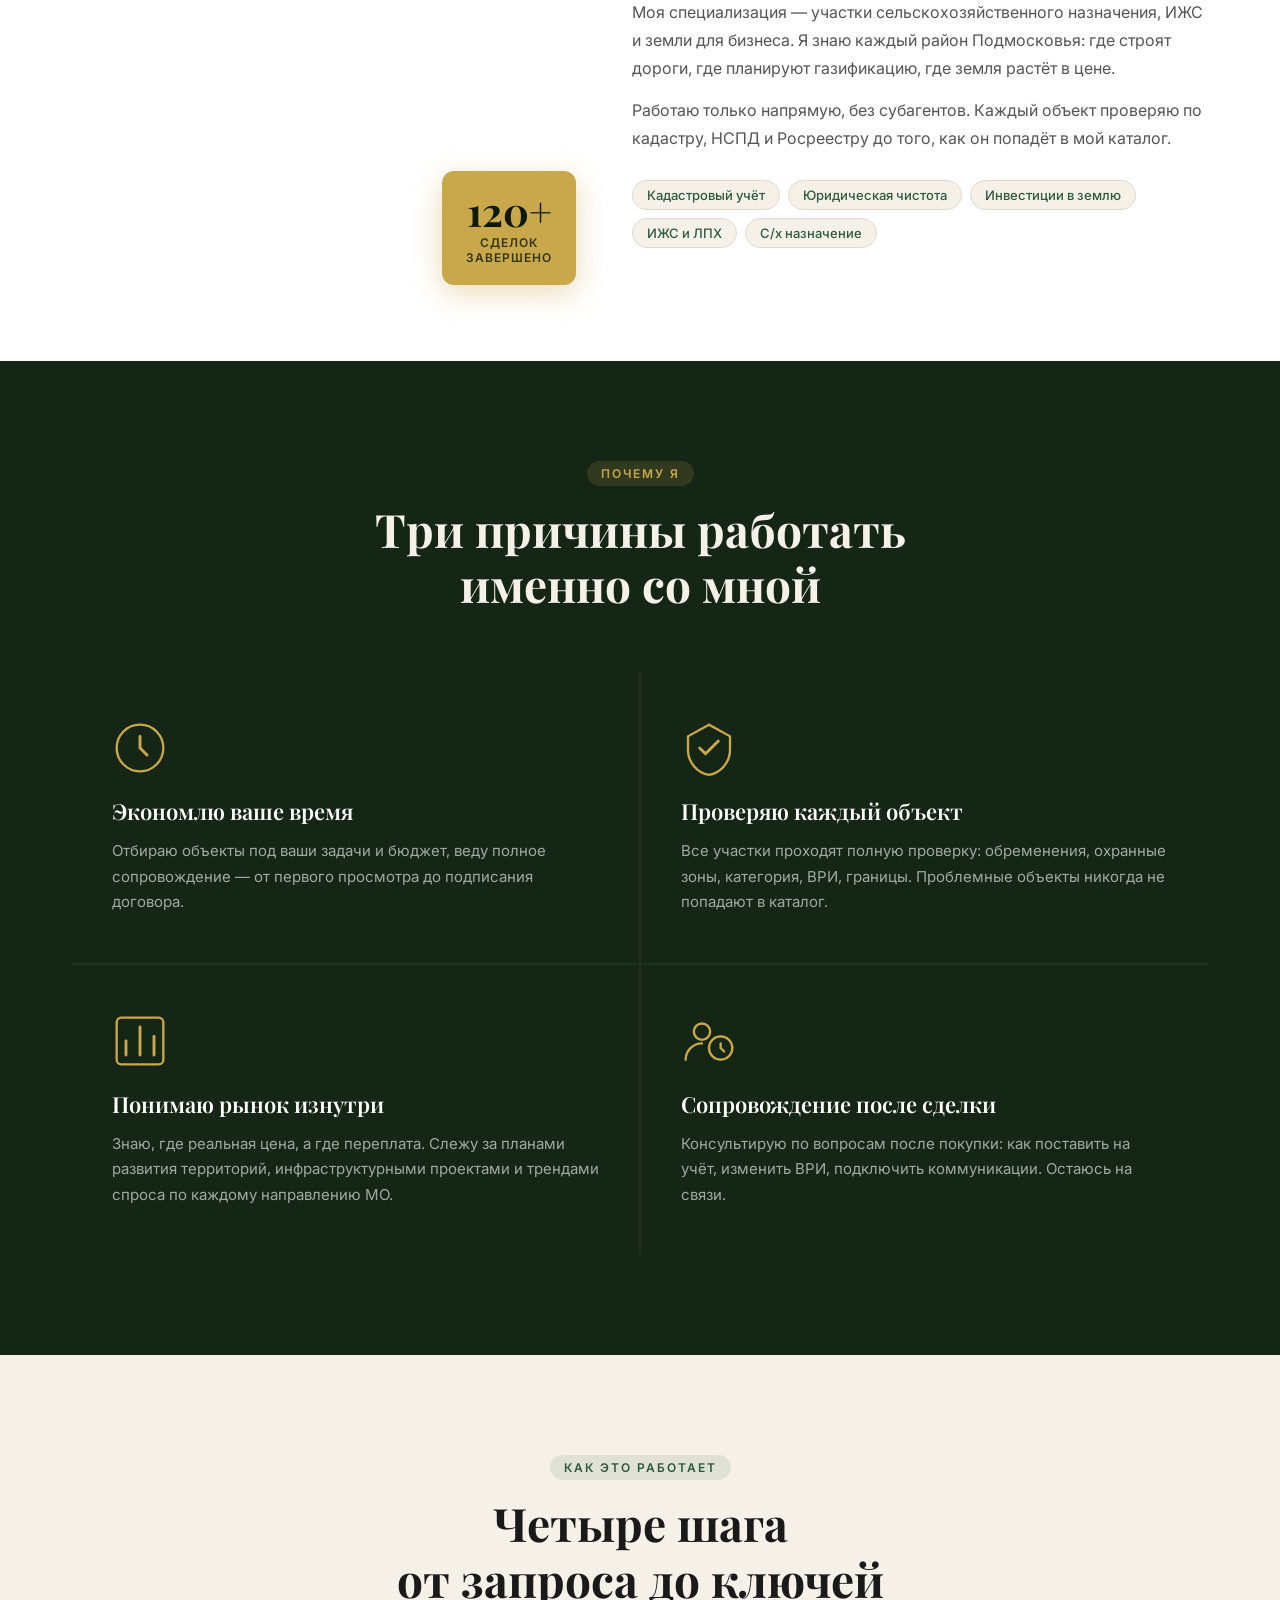
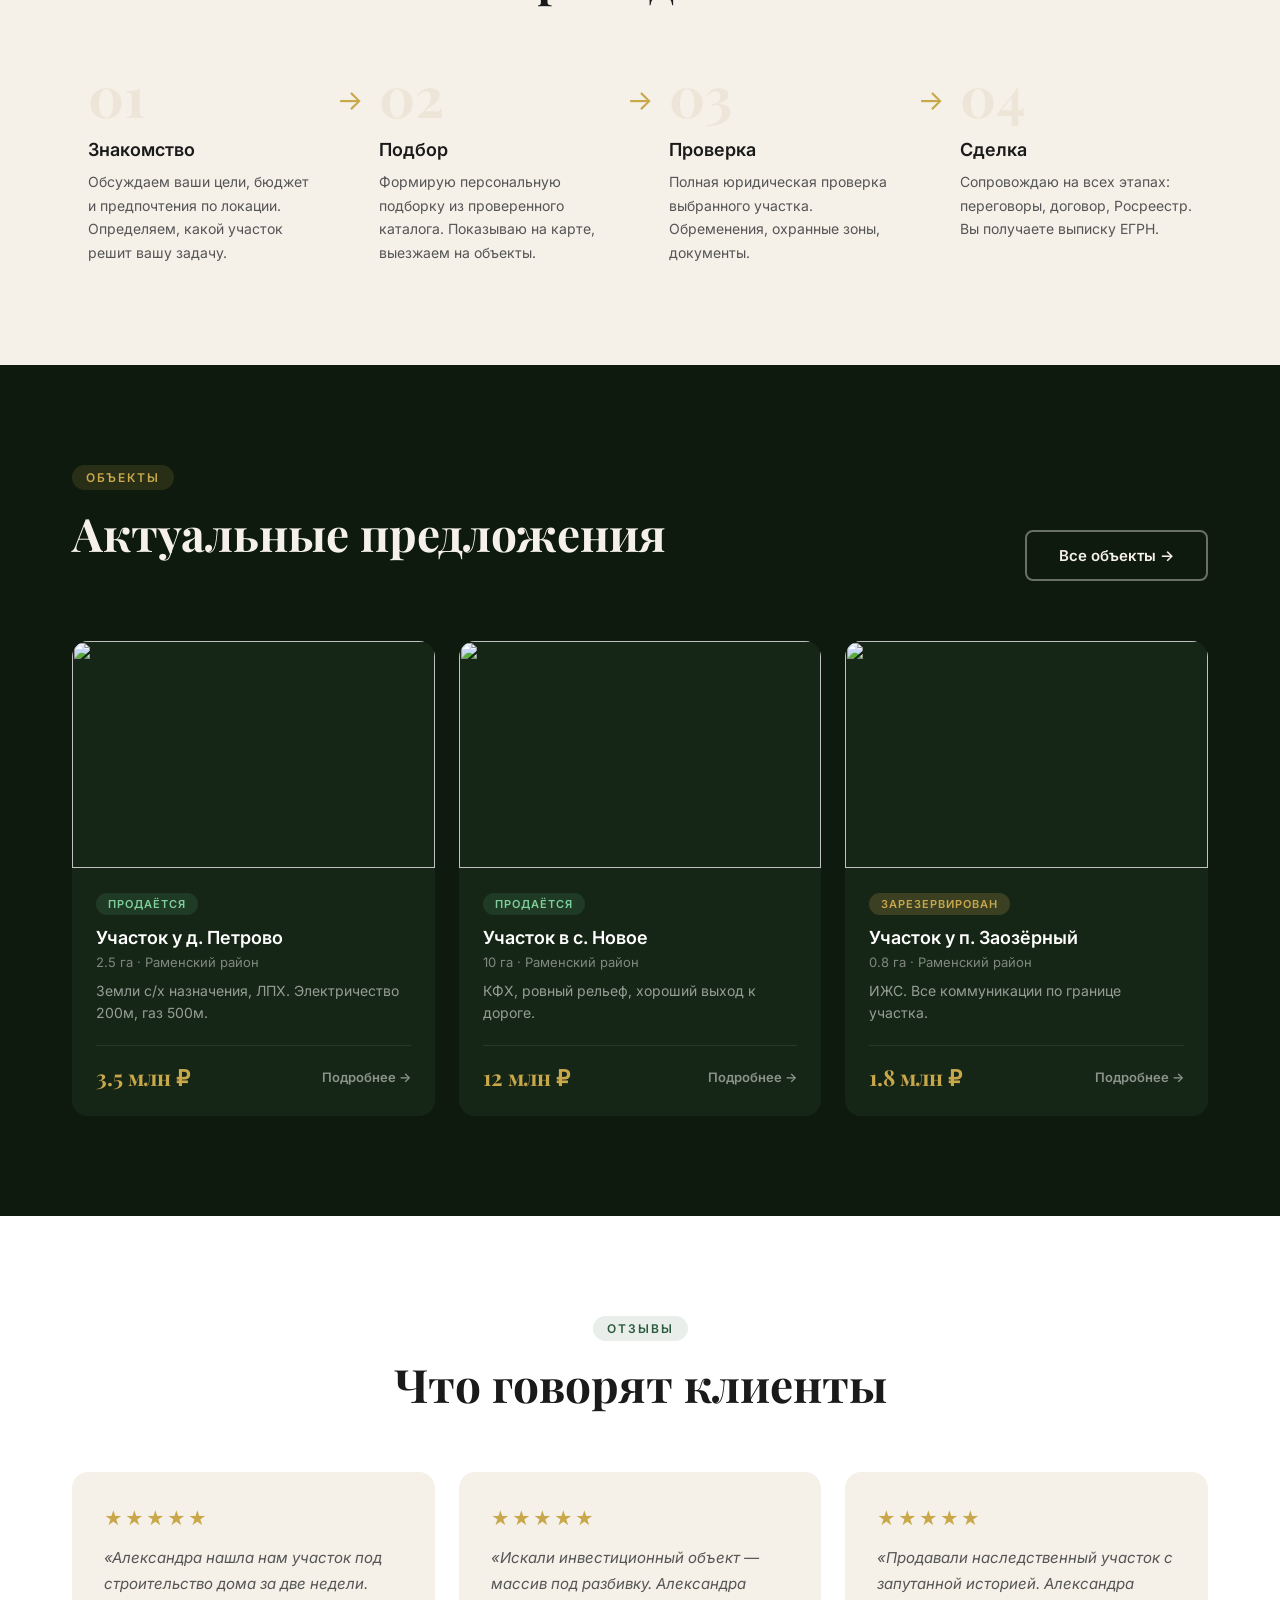
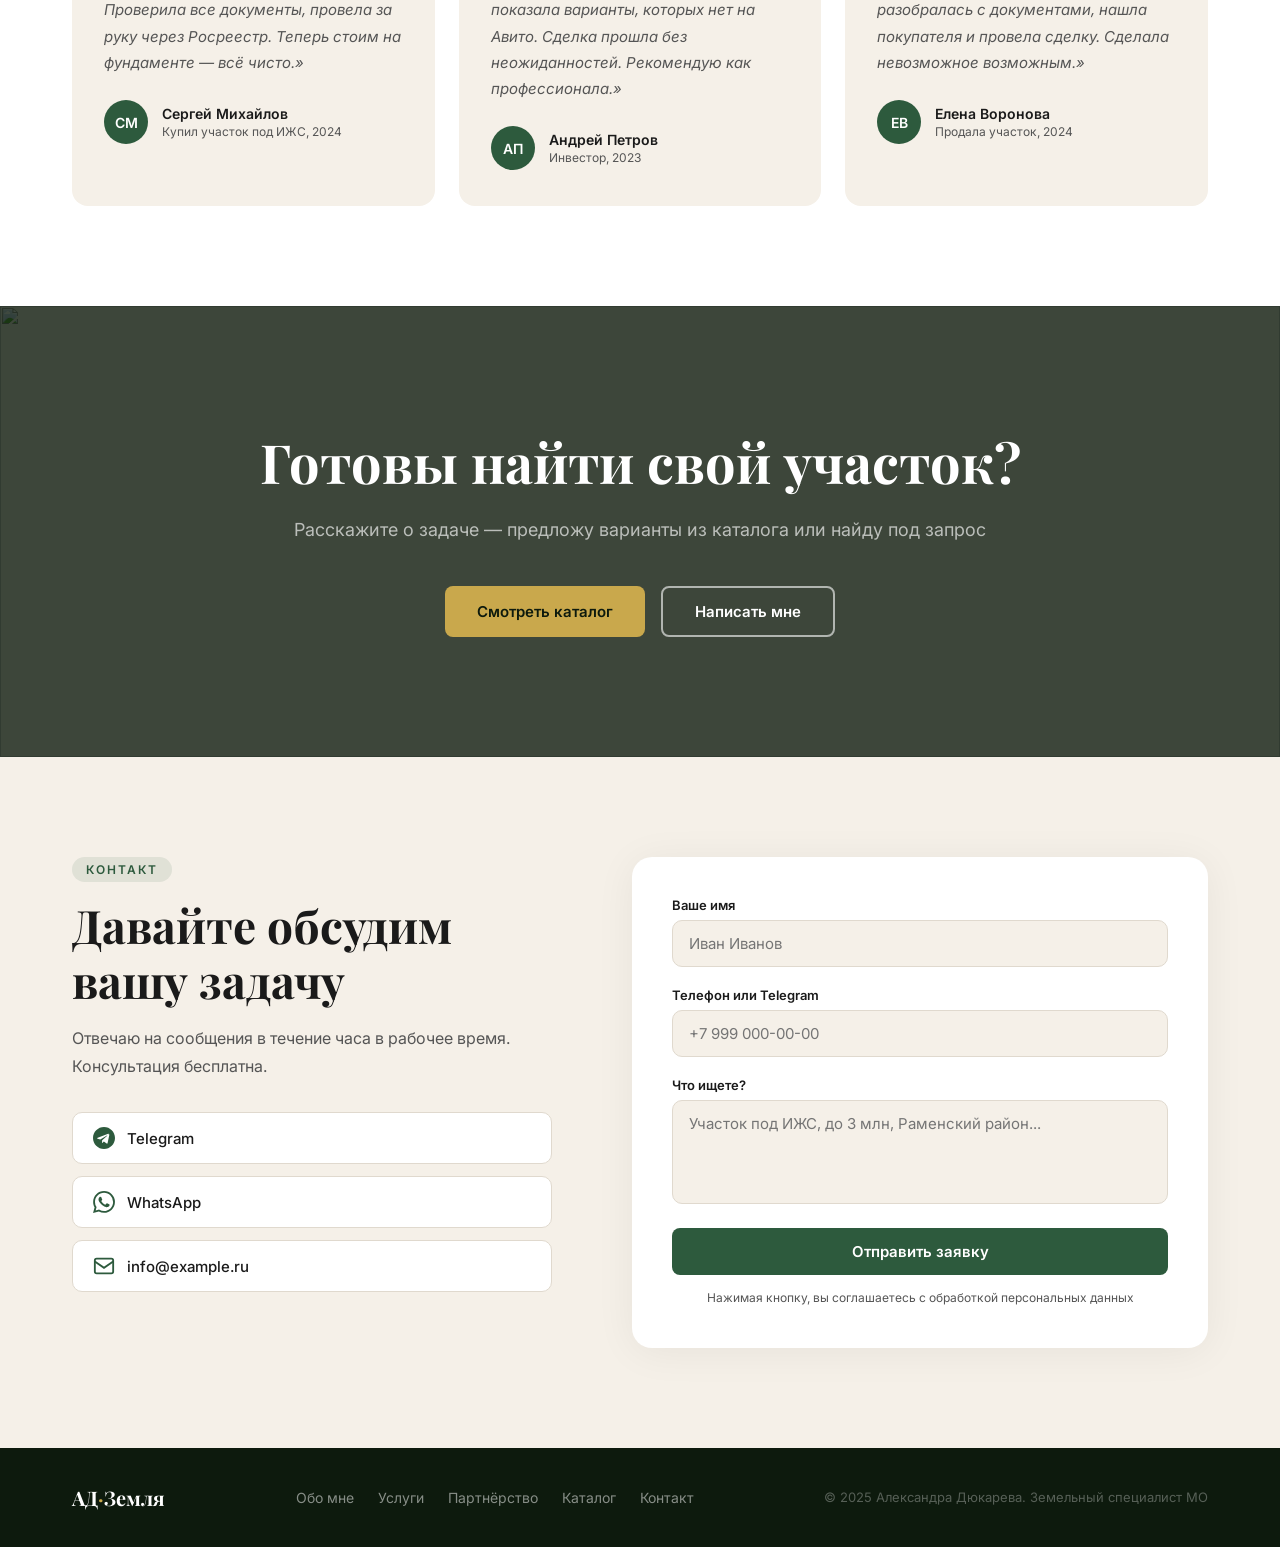
==== commit 33063582: "Add objects listing + individual detail pages - data.js: shared data module, 8 demo objects (land/wa" ====
--- a/index.html
+++ b/index.html
@@ -17,10 +17,10 @@
       <div class="nav__links">
         <a href="#about">Обо мне</a>
         <a href="services.html">Услуги</a>
-        <a href="#properties">Объекты</a>
+        <a href="objects.html">Объекты</a>
         <a href="partnership.html">Партнёрство</a>
         <a href="#contact">Контакт</a>
-        <a href="catalog.html" class="nav__cta">Каталог участков →</a>
+        <a href="catalog.html" class="nav__cta">Карта →</a>
       </div>
       <button class="nav__burger" id="burger">
         <span></span><span></span><span></span>
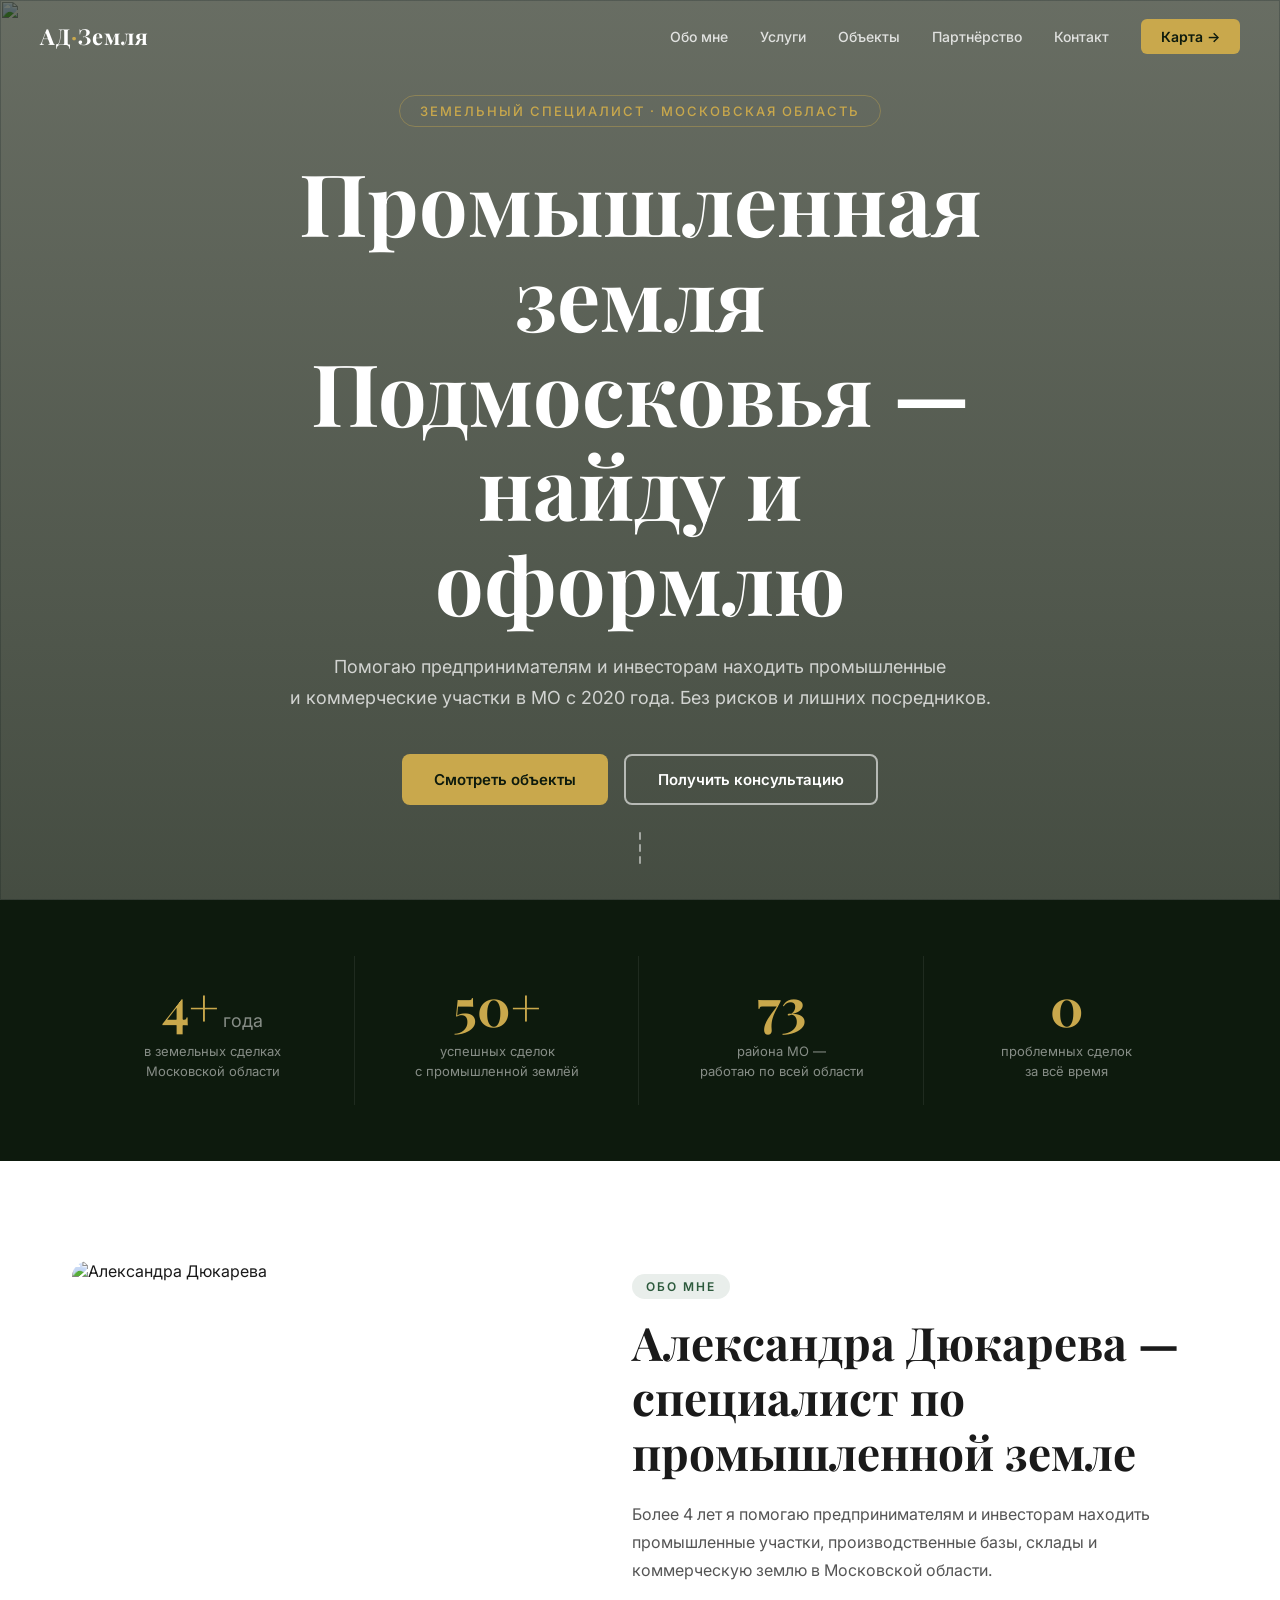
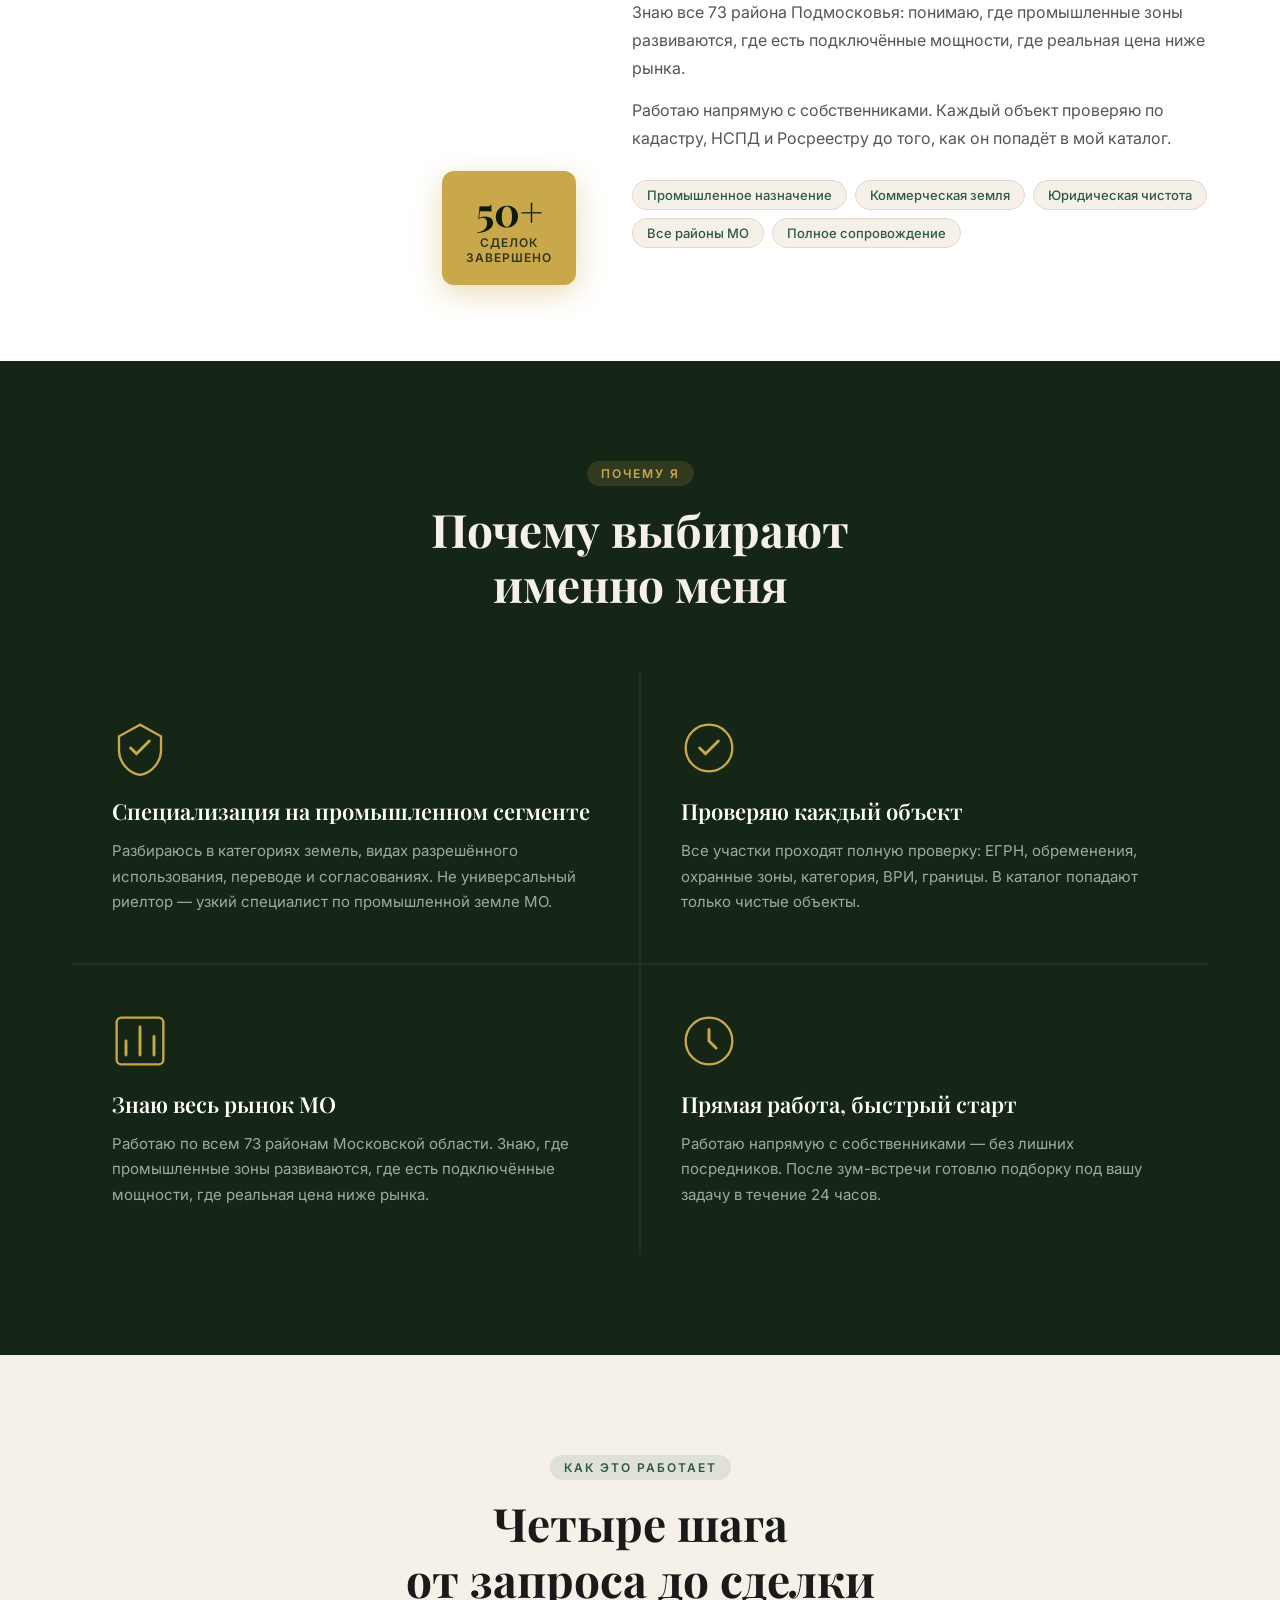
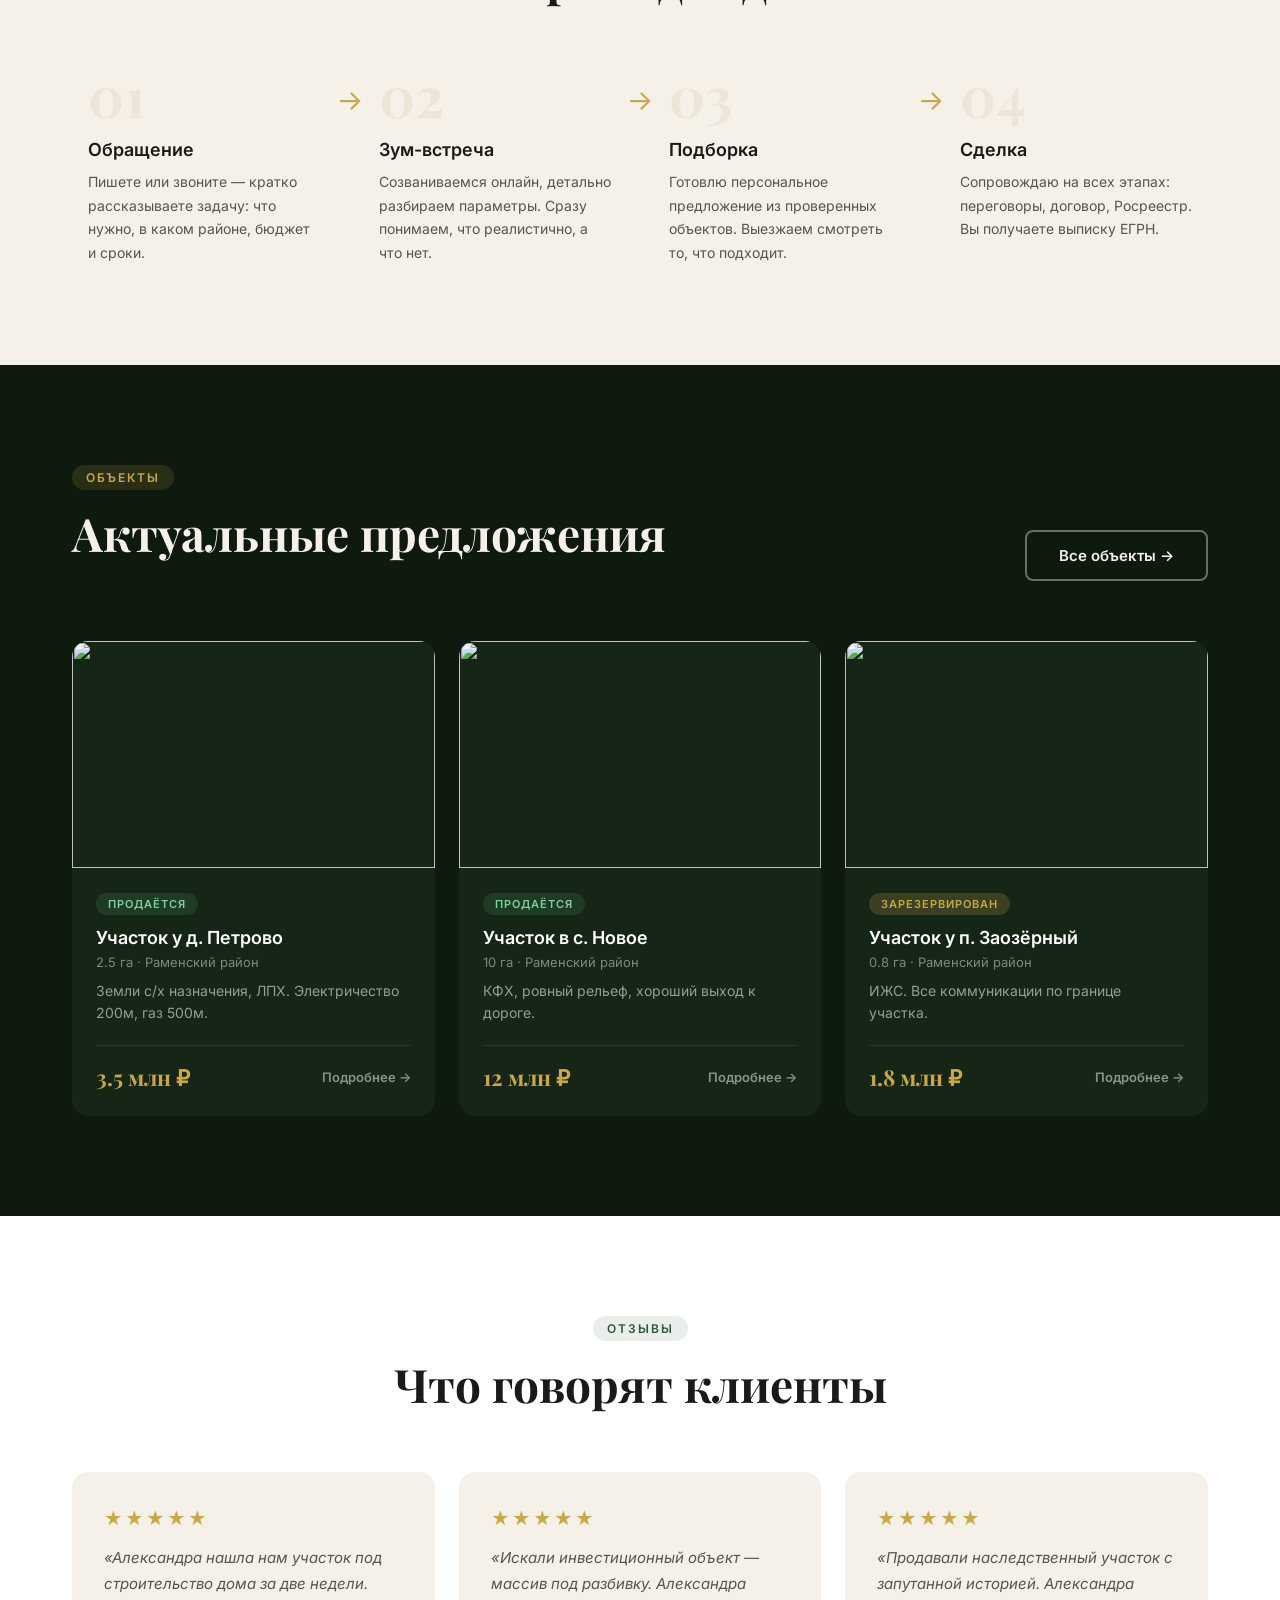
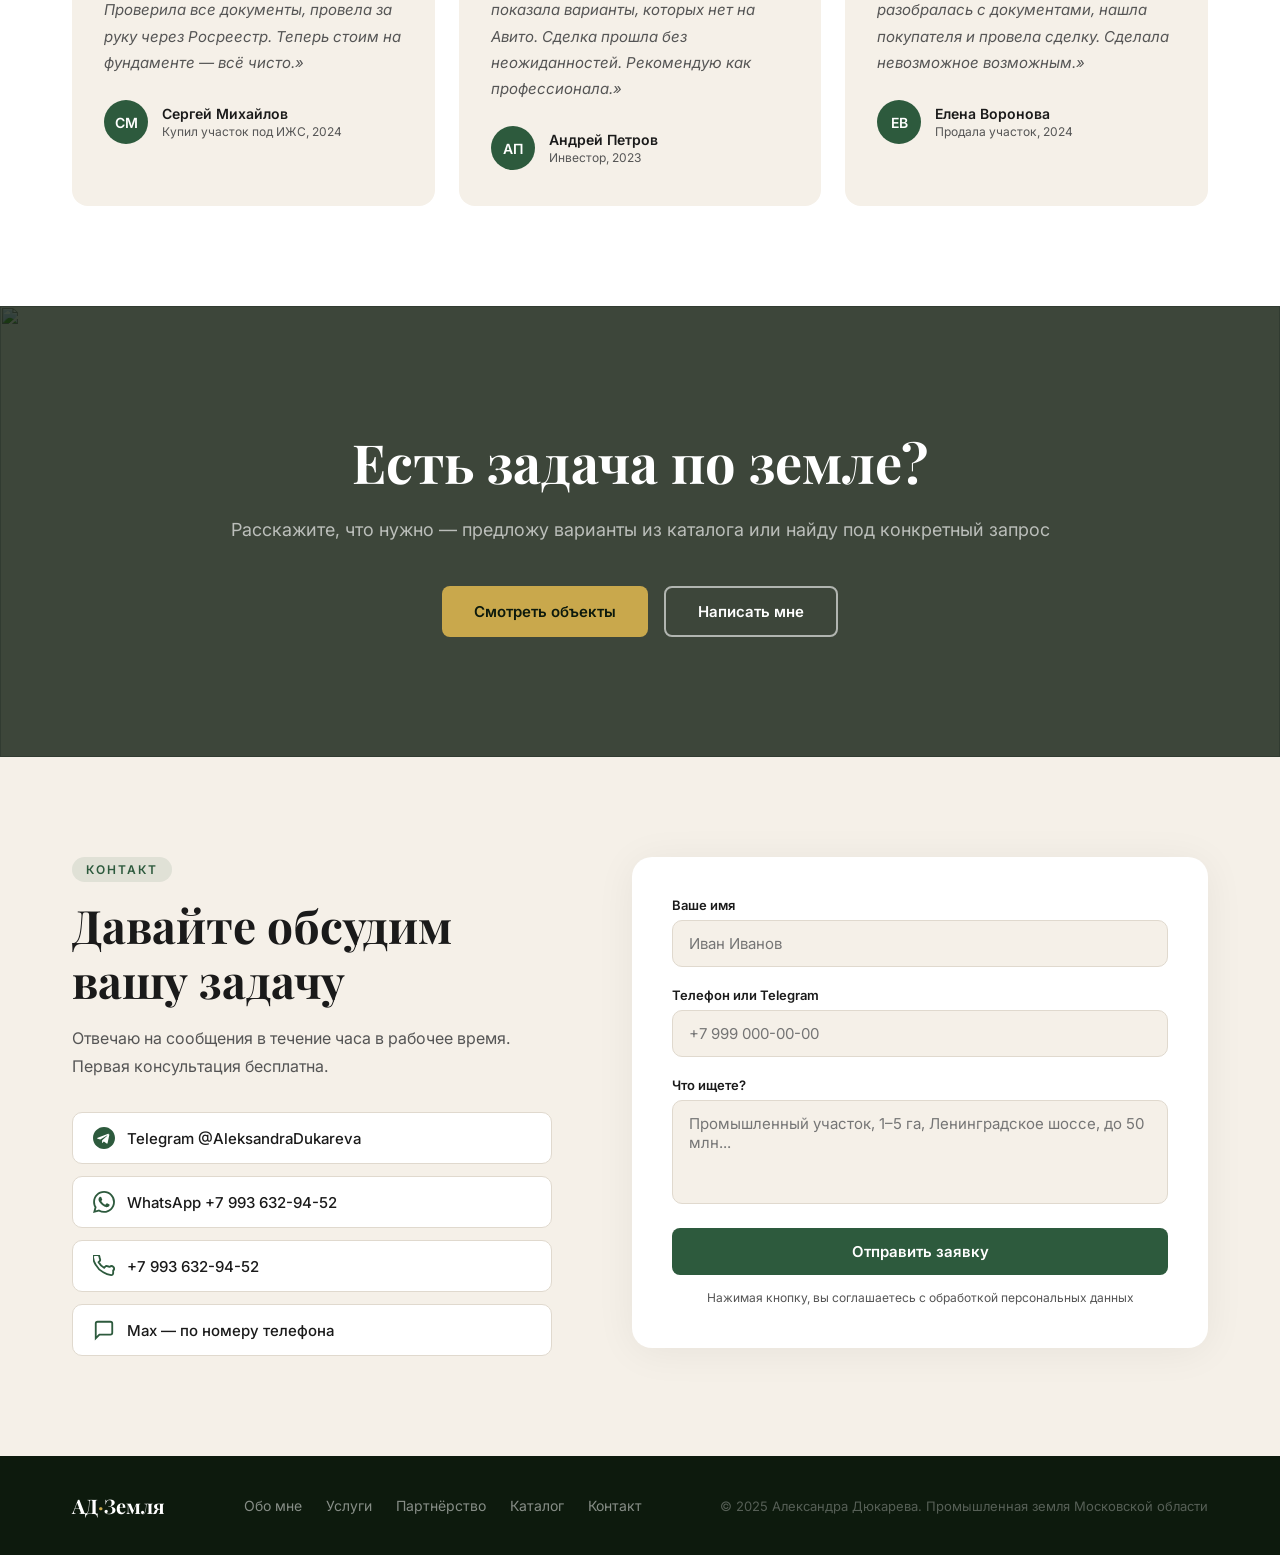
==== commit 8ad35864: "Update main page copy with real info - Hero: промышленная земля Подмосковья, 2020 год - Stats: 4+ го" ====
--- a/index.html
+++ b/index.html
@@ -3,10 +3,21 @@
 <head>
   <meta charset="UTF-8" />
   <meta name="viewport" content="width=device-width, initial-scale=1.0" />
-  <title>Александра Дюкарева — Земельный специалист</title>
+  <title>Александра Дюкарева — Промышленная земля Подмосковья</title>
   <link rel="preconnect" href="https://fonts.googleapis.com">
   <link href="https://fonts.googleapis.com/css2?family=Playfair+Display:wght@400;600;700&family=Inter:wght@300;400;500;600&display=swap" rel="stylesheet">
   <link rel="stylesheet" href="main.css" />
+  <!-- Yandex.Metrika — замените XXXXXXXX на ваш номер счётчика -->
+  <script type="text/javascript">
+    (function(m,e,t,r,i,k,a){m[i]=m[i]||function(){(m[i].a=m[i].a||[]).push(arguments)};
+    m[i].l=1*new Date();
+    for(var j=0;j<document.scripts.length;j++){if(document.scripts[j].src===r){return;}}
+    k=e.createElement(t),a=e.getElementsByTagName(t)[0],k.async=1,k.src=r,a.parentNode.insertBefore(k,a)})
+    (window,document,"script","https://mc.yandex.ru/metrika/tag.js","ym");
+    ym(XXXXXXXX,"init",{clickmap:true,trackLinks:true,accurateTrackBounce:true,webvisor:true});
+  </script>
+  <noscript><div><img src="https://mc.yandex.ru/watch/XXXXXXXX" style="position:absolute;left:-9999px;" alt=""></div></noscript>
+  <!-- /Yandex.Metrika -->
 </head>
 <body>
 
@@ -36,10 +47,10 @@
     </div>
     <div class="hero__content">
       <div class="hero__tag">Земельный специалист · Московская область</div>
-      <h1 class="hero__title">Найду участок,<br>который станет<br>вашим активом</h1>
-      <p class="hero__sub">Помогаю частным покупателям и инвесторам выбирать<br>земельные участки без рисков и переплат с 2017 года</p>
+      <h1 class="hero__title">Промышленная земля<br>Подмосковья —<br>найду и оформлю</h1>
+      <p class="hero__sub">Помогаю предпринимателям и инвесторам находить промышленные<br>и коммерческие участки в МО с 2020 года. Без рисков и лишних посредников.</p>
       <div class="hero__actions">
-        <a href="catalog.html" class="btn btn--gold">Смотреть объекты</a>
+        <a href="objects.html" class="btn btn--gold">Смотреть объекты</a>
         <a href="#contact" class="btn btn--outline">Получить консультацию</a>
       </div>
     </div>
@@ -55,16 +66,16 @@
     <div class="container">
       <div class="stats__grid">
         <div class="stats__item">
-          <div class="stats__num">8<span>лет</span></div>
-          <div class="stats__label">в земельном праве<br>и сделках</div>
+          <div class="stats__num">4+<span>года</span></div>
+          <div class="stats__label">в земельных сделках<br>Московской области</div>
         </div>
         <div class="stats__item">
-          <div class="stats__num">120+</div>
-          <div class="stats__label">успешных сделок<br>с участками</div>
+          <div class="stats__num">50+</div>
+          <div class="stats__label">успешных сделок<br>с промышленной землёй</div>
         </div>
         <div class="stats__item">
-          <div class="stats__num">40+</div>
-          <div class="stats__label">районов<br>Подмосковья</div>
+          <div class="stats__num">73</div>
+          <div class="stats__label">района МО —<br>работаю по всей области</div>
         </div>
         <div class="stats__item">
           <div class="stats__num">0</div>
@@ -83,22 +94,22 @@
             <img src="https://images.unsplash.com/photo-1573496359142-b8d87734a5a2?w=600&q=80" alt="Александра Дюкарева" />
           </div>
           <div class="about__badge">
-            <div class="about__badge-num">120+</div>
+            <div class="about__badge-num">50+</div>
             <div class="about__badge-text">сделок<br>завершено</div>
           </div>
         </div>
         <div class="about__text">
           <div class="section-tag">Обо мне</div>
-          <h2 class="section-title">Александра Дюкарева —<br>ваш проводник<br>в мире земли</h2>
-          <p>Я занимаюсь земельными участками Московской области с 2017 года. За это время провела более 120 сделок — от небольших дачных наделов до крупных инвестиционных массивов.</p>
-          <p>Моя специализация — участки сельскохозяйственного назначения, ИЖС и земли для бизнеса. Я знаю каждый район Подмосковья: где строят дороги, где планируют газификацию, где земля растёт в цене.</p>
-          <p>Работаю только напрямую, без субагентов. Каждый объект проверяю по кадастру, НСПД и Росреестру до того, как он попадёт в мой каталог.</p>
+          <h2 class="section-title">Александра Дюкарева —<br>специалист по<br>промышленной земле</h2>
+          <p>Более 4 лет я помогаю предпринимателям и инвесторам находить промышленные участки, производственные базы, склады и коммерческую землю в Московской области.</p>
+          <p>Знаю все 73 района Подмосковья: понимаю, где промышленные зоны развиваются, где есть подключённые мощности, где реальная цена ниже рынка.</p>
+          <p>Работаю напрямую с собственниками. Каждый объект проверяю по кадастру, НСПД и Росреестру до того, как он попадёт в мой каталог.</p>
           <div class="about__chips">
-            <span>Кадастровый учёт</span>
+            <span>Промышленное назначение</span>
+            <span>Коммерческая земля</span>
             <span>Юридическая чистота</span>
-            <span>Инвестиции в землю</span>
-            <span>ИЖС и ЛПХ</span>
-            <span>С/х назначение</span>
+            <span>Все районы МО</span>
+            <span>Полное сопровождение</span>
           </div>
         </div>
       </div>
@@ -110,36 +121,36 @@
     <div class="container">
       <div class="section-header">
         <div class="section-tag section-tag--light">Почему я</div>
-        <h2 class="section-title section-title--light">Три причины работать<br>именно со мной</h2>
+        <h2 class="section-title section-title--light">Почему выбирают<br>именно меня</h2>
       </div>
       <div class="adv__grid">
         <div class="adv__card">
           <div class="adv__icon">
-            <svg viewBox="0 0 48 48" fill="none"><circle cx="24" cy="24" r="20" stroke="currentColor" stroke-width="2"/><path d="M24 14v10l6 6" stroke="currentColor" stroke-width="2.5" stroke-linecap="round"/></svg>
-          </div>
-          <h3>Экономлю ваше время</h3>
-          <p>Отбираю объекты под ваши задачи и бюджет, веду полное сопровождение — от первого просмотра до подписания договора.</p>
+            <svg viewBox="0 0 48 48" fill="none"><path d="M24 4L6 14v12c0 9.94 7.65 19.24 18 21 10.35-1.76 18-11.06 18-21V14L24 4z" stroke="currentColor" stroke-width="2"/><path d="M16 24l5 5 11-11" stroke="currentColor" stroke-width="2.5" stroke-linecap="round" stroke-linejoin="round"/></svg>
+          </div>
+          <h3>Специализация на промышленном сегменте</h3>
+          <p>Разбираюсь в категориях земель, видах разрешённого использования, переводе и согласованиях. Не универсальный риелтор — узкий специалист по промышленной земле МО.</p>
         </div>
         <div class="adv__card">
           <div class="adv__icon">
-            <svg viewBox="0 0 48 48" fill="none"><path d="M24 4L6 14v12c0 9.94 7.65 19.24 18 21 10.35-1.76 18-11.06 18-21V14L24 4z" stroke="currentColor" stroke-width="2"/><path d="M16 24l5 5 11-11" stroke="currentColor" stroke-width="2.5" stroke-linecap="round" stroke-linejoin="round"/></svg>
+            <svg viewBox="0 0 48 48" fill="none"><circle cx="24" cy="24" r="20" stroke="currentColor" stroke-width="2"/><path d="M16 24l5 5 11-11" stroke="currentColor" stroke-width="2.5" stroke-linecap="round" stroke-linejoin="round"/></svg>
           </div>
           <h3>Проверяю каждый объект</h3>
-          <p>Все участки проходят полную проверку: обременения, охранные зоны, категория, ВРИ, границы. Проблемные объекты никогда не попадают в каталог.</p>
+          <p>Все участки проходят полную проверку: ЕГРН, обременения, охранные зоны, категория, ВРИ, границы. В каталог попадают только чистые объекты.</p>
         </div>
         <div class="adv__card">
           <div class="adv__icon">
             <svg viewBox="0 0 48 48" fill="none"><path d="M12 36V24M24 36V12M36 36V20" stroke="currentColor" stroke-width="2.5" stroke-linecap="round"/><rect x="4" y="4" width="40" height="40" rx="4" stroke="currentColor" stroke-width="2"/></svg>
           </div>
-          <h3>Понимаю рынок изнутри</h3>
-          <p>Знаю, где реальная цена, а где переплата. Слежу за планами развития территорий, инфраструктурными проектами и трендами спроса по каждому направлению МО.</p>
+          <h3>Знаю весь рынок МО</h3>
+          <p>Работаю по всем 73 районам Московской области. Знаю, где промышленные зоны развиваются, где есть подключённые мощности, где реальная цена ниже рынка.</p>
         </div>
         <div class="adv__card">
           <div class="adv__icon">
-            <svg viewBox="0 0 48 48" fill="none"><circle cx="18" cy="16" r="7" stroke="currentColor" stroke-width="2"/><path d="M4 40c0-7.73 6.27-14 14-14" stroke="currentColor" stroke-width="2" stroke-linecap="round"/><circle cx="34" cy="30" r="10" stroke="currentColor" stroke-width="2"/><path d="M34 26v4l3 3" stroke="currentColor" stroke-width="2" stroke-linecap="round"/></svg>
-          </div>
-          <h3>Сопровождение после сделки</h3>
-          <p>Консультирую по вопросам после покупки: как поставить на учёт, изменить ВРИ, подключить коммуникации. Остаюсь на связи.</p>
+            <svg viewBox="0 0 48 48" fill="none"><circle cx="24" cy="24" r="20" stroke="currentColor" stroke-width="2"/><path d="M24 14v10l6 6" stroke="currentColor" stroke-width="2.5" stroke-linecap="round"/></svg>
+          </div>
+          <h3>Прямая работа, быстрый старт</h3>
+          <p>Работаю напрямую с собственниками — без лишних посредников. После зум-встречи готовлю подборку под вашу задачу в течение 24 часов.</p>
         </div>
       </div>
     </div>
@@ -150,25 +161,25 @@
     <div class="container">
       <div class="section-header">
         <div class="section-tag">Как это работает</div>
-        <h2 class="section-title">Четыре шага<br>от запроса до ключей</h2>
+        <h2 class="section-title">Четыре шага<br>от запроса до сделки</h2>
       </div>
       <div class="how__steps">
         <div class="how__step">
           <div class="how__num">01</div>
-          <h3>Знакомство</h3>
-          <p>Обсуждаем ваши цели, бюджет и предпочтения по локации. Определяем, какой участок решит вашу задачу.</p>
+          <h3>Обращение</h3>
+          <p>Пишете или звоните — кратко рассказываете задачу: что нужно, в каком районе, бюджет и сроки.</p>
         </div>
         <div class="how__arrow">→</div>
         <div class="how__step">
           <div class="how__num">02</div>
-          <h3>Подбор</h3>
-          <p>Формирую персональную подборку из проверенного каталога. Показываю на карте, выезжаем на объекты.</p>
+          <h3>Зум-встреча</h3>
+          <p>Созваниваемся онлайн, детально разбираем параметры. Сразу понимаем, что реалистично, а что нет.</p>
         </div>
         <div class="how__arrow">→</div>
         <div class="how__step">
           <div class="how__num">03</div>
-          <h3>Проверка</h3>
-          <p>Полная юридическая проверка выбранного участка. Обременения, охранные зоны, документы.</p>
+          <h3>Подборка</h3>
+          <p>Готовлю персональное предложение из проверенных объектов. Выезжаем смотреть то, что подходит.</p>
         </div>
         <div class="how__arrow">→</div>
         <div class="how__step">
@@ -188,7 +199,7 @@
           <div class="section-tag section-tag--light">Объекты</div>
           <h2 class="section-title section-title--light">Актуальные предложения</h2>
         </div>
-        <a href="catalog.html" class="btn btn--outline-light">Все объекты →</a>
+        <a href="objects.html" class="btn btn--outline-light">Все объекты →</a>
       </div>
       <div class="prop__grid" id="featured-props">
         <!-- Заполняется из JS -->
@@ -201,7 +212,7 @@
             <div class="prop__desc">Земли с/х назначения, ЛПХ. Электричество 200м, газ 500м.</div>
             <div class="prop__footer">
               <div class="prop__price">3.5 млн ₽</div>
-              <a href="catalog.html" class="prop__link">Подробнее →</a>
+              <a href="objects.html" class="prop__link">Подробнее →</a>
             </div>
           </div>
         </div>
@@ -214,7 +225,7 @@
             <div class="prop__desc">КФХ, ровный рельеф, хороший выход к дороге.</div>
             <div class="prop__footer">
               <div class="prop__price">12 млн ₽</div>
-              <a href="catalog.html" class="prop__link">Подробнее →</a>
+              <a href="objects.html" class="prop__link">Подробнее →</a>
             </div>
           </div>
         </div>
@@ -227,7 +238,7 @@
             <div class="prop__desc">ИЖС. Все коммуникации по границе участка.</div>
             <div class="prop__footer">
               <div class="prop__price">1.8 млн ₽</div>
-              <a href="catalog.html" class="prop__link">Подробнее →</a>
+              <a href="objects.html" class="prop__link">Подробнее →</a>
             </div>
           </div>
         </div>
@@ -288,10 +299,10 @@
     </div>
     <div class="container">
       <div class="cta__content">
-        <h2>Готовы найти свой участок?</h2>
-        <p>Расскажите о задаче — предложу варианты из каталога или найду под запрос</p>
+        <h2>Есть задача по земле?</h2>
+        <p>Расскажите, что нужно — предложу варианты из каталога или найду под конкретный запрос</p>
         <div class="cta__actions">
-          <a href="catalog.html" class="btn btn--gold">Смотреть каталог</a>
+          <a href="objects.html" class="btn btn--gold">Смотреть объекты</a>
           <a href="#contact" class="btn btn--outline">Написать мне</a>
         </div>
       </div>
@@ -305,19 +316,23 @@
         <div class="contact__info">
           <div class="section-tag">Контакт</div>
           <h2 class="section-title">Давайте обсудим<br>вашу задачу</h2>
-          <p>Отвечаю на сообщения в течение часа в рабочее время. Консультация бесплатна.</p>
+          <p>Отвечаю на сообщения в течение часа в рабочее время. Первая консультация бесплатна.</p>
           <div class="contact__links">
-            <a href="https://t.me/username" class="contact__link">
+            <a href="https://t.me/AleksandraDukareva" class="contact__link" target="_blank">
               <svg viewBox="0 0 24 24" fill="currentColor"><path d="M12 0C5.373 0 0 5.373 0 12s5.373 12 12 12 12-5.373 12-12S18.627 0 12 0zm5.894 8.221l-1.97 9.28c-.145.658-.537.818-1.084.508l-3-2.21-1.447 1.394c-.16.16-.295.295-.605.295l.213-3.053 5.56-5.023c.242-.213-.054-.333-.373-.12L7.93 13.67l-2.924-.916c-.636-.203-.649-.636.136-.942l11.415-4.4c.529-.194.991.13.337.81z"/></svg>
-              Telegram
+              Telegram @AleksandraDukareva
             </a>
-            <a href="https://wa.me/79999999999" class="contact__link">
+            <a href="https://wa.me/79936329452" class="contact__link" target="_blank">
               <svg viewBox="0 0 24 24" fill="currentColor"><path d="M17.472 14.382c-.297-.149-1.758-.867-2.03-.967-.273-.099-.471-.148-.67.15-.197.297-.767.966-.94 1.164-.173.199-.347.223-.644.075-.297-.15-1.255-.463-2.39-1.475-.883-.788-1.48-1.761-1.653-2.059-.173-.297-.018-.458.13-.606.134-.133.298-.347.446-.52.149-.174.198-.298.298-.497.099-.198.05-.371-.025-.52-.075-.149-.669-1.612-.916-2.207-.242-.579-.487-.5-.669-.51-.173-.008-.371-.01-.57-.01-.198 0-.52.074-.792.372-.272.297-1.04 1.016-1.04 2.479 0 1.462 1.065 2.875 1.213 3.074.149.198 2.096 3.2 5.077 4.487.709.306 1.262.489 1.694.625.712.227 1.36.195 1.871.118.571-.085 1.758-.719 2.006-1.413.248-.694.248-1.289.173-1.413-.074-.124-.272-.198-.57-.347m-5.421 7.403h-.004a9.87 9.87 0 01-5.031-1.378l-.361-.214-3.741.982.998-3.648-.235-.374a9.86 9.86 0 01-1.51-5.26c.001-5.45 4.436-9.884 9.888-9.884 2.64 0 5.122 1.03 6.988 2.898a9.825 9.825 0 012.893 6.994c-.003 5.45-4.437 9.884-9.885 9.884m8.413-18.297A11.815 11.815 0 0012.05 0C5.495 0 .16 5.335.157 11.892c0 2.096.547 4.142 1.588 5.945L.057 24l6.305-1.654a11.882 11.882 0 005.683 1.448h.005c6.554 0 11.89-5.335 11.893-11.893a11.821 11.821 0 00-3.48-8.413z"/></svg>
-              WhatsApp
+              WhatsApp +7 993 632-94-52
             </a>
-            <a href="mailto:info@example.ru" class="contact__link">
-              <svg viewBox="0 0 24 24" fill="none" stroke="currentColor" stroke-width="2"><rect x="2" y="4" width="20" height="16" rx="2"/><path d="m2 7 10 7 10-7"/></svg>
-              info@example.ru
+            <a href="tel:+79936329452" class="contact__link">
+              <svg viewBox="0 0 24 24" fill="none" stroke="currentColor" stroke-width="2"><path d="M22 16.92v3a2 2 0 01-2.18 2 19.79 19.79 0 01-8.63-3.07A19.5 19.5 0 013.07 10.8 19.79 19.79 0 01.01 2.18 2 2 0 012 .01h3a2 2 0 012 1.72c.127.96.361 1.903.7 2.81a2 2 0 01-.45 2.11L6.09 7.91a16 16 0 006 6l1.27-1.27a2 2 0 012.11-.45c.907.339 1.85.573 2.81.7A2 2 0 0122 16.92z"/></svg>
+              +7 993 632-94-52
+            </a>
+            <a href="https://max.ru/" class="contact__link" target="_blank">
+              <svg viewBox="0 0 24 24" fill="none" stroke="currentColor" stroke-width="2"><path d="M21 15a2 2 0 01-2 2H7l-4 4V5a2 2 0 012-2h14a2 2 0 012 2z"/></svg>
+              Max — по номеру телефона
             </a>
           </div>
         </div>
@@ -332,7 +347,7 @@
           </div>
           <div class="form__field">
             <label>Что ищете?</label>
-            <textarea placeholder="Участок под ИЖС, до 3 млн, Раменский район..." rows="4"></textarea>
+            <textarea placeholder="Промышленный участок, 1–5 га, Ленинградское шоссе, до 50 млн..." rows="4"></textarea>
           </div>
           <button type="submit" class="btn btn--green btn--full">Отправить заявку</button>
           <p class="form__note">Нажимая кнопку, вы соглашаетесь с обработкой персональных данных</p>
@@ -353,7 +368,7 @@
           <a href="catalog.html">Каталог</a>
           <a href="#contact">Контакт</a>
         </div>
-        <div class="footer__copy">© 2025 Александра Дюкарева. Земельный специалист МО</div>
+        <div class="footer__copy">© 2025 Александра Дюкарева. Промышленная земля Московской области</div>
       </div>
     </div>
   </footer>
--- a/main.css
+++ b/main.css
@@ -28,6 +28,8 @@
 
 /* ========== NAV ========== */
 .nav { position: fixed; top: 0; left: 0; right: 0; z-index: 100; padding: 0 32px; height: 72px; display: flex; align-items: center; transition: background 0.3s, box-shadow 0.3s; }
+/* На детальной странице объекта — меню в потоке, не перекрывает контент */
+.nav--static { position: relative; top: auto; left: auto; right: auto; background: var(--dark) !important; box-shadow: 0 2px 8px rgba(0,0,0,0.3) !important; }
 .nav.scrolled { background: var(--dark); box-shadow: 0 2px 20px rgba(0,0,0,0.4); }
 .nav__inner { width: 100%; max-width: 1200px; margin: 0 auto; display: flex; align-items: center; justify-content: space-between; }
 .nav__logo { font-family: var(--font-serif); font-size: 22px; font-weight: 700; color: var(--white); letter-spacing: 1px; }
@@ -182,7 +184,7 @@
 .footer__links a:hover { color: var(--gold); }
 .footer__copy { font-size: 13px; color: rgba(255,255,255,0.3); }
 
-/* ========== RESPONSIVE ========== */
+/* ========== RESPONSIVE 1024px ========== */
 @media (max-width: 1024px) {
   .about__grid { gap: 48px; }
   .how__steps { grid-template-columns: 1fr; gap: 32px; }
@@ -190,18 +192,110 @@
   .adv__grid { grid-template-columns: 1fr; }
 }
 
+/* ========== RESPONSIVE 768px (mobile) ========== */
 @media (max-width: 768px) {
-  .container { padding: 0 20px; }
-  .nav__links { display: none; }
-  .nav__burger { display: flex; }
+
+  /* — Контейнер — */
+  .container { padding: 0 16px; }
+
+  /* — Меню: бургер показываем, ссылки — через класс nav--open — */
+  .nav { padding: 0 16px; }
+  .nav__burger { display: flex; z-index: 101; }
+  .nav__burger span { transition: transform 0.22s, opacity 0.22s; }
+  .nav--open .nav__burger span:nth-child(1) { transform: rotate(45deg) translate(5px, 5px); }
+  .nav--open .nav__burger span:nth-child(2) { opacity: 0; }
+  .nav--open .nav__burger span:nth-child(3) { transform: rotate(-45deg) translate(5px, -5px); }
+
+  .nav__links {
+    display: flex;
+    flex-direction: column;
+    position: absolute;
+    top: 72px; left: 0; right: 0;
+    background: var(--dark);
+    padding: 12px 16px 24px;
+    gap: 0;
+    box-shadow: 0 12px 32px rgba(0,0,0,0.45);
+    z-index: 99;
+    opacity: 0;
+    transform: translateY(-6px);
+    pointer-events: none;
+    transition: opacity 0.22s ease, transform 0.22s ease;
+  }
+  .nav--open .nav__links { opacity: 1; transform: translateY(0); pointer-events: auto; }
+  .nav__links a {
+    font-size: 16px !important;
+    color: rgba(255,255,255,0.85) !important;
+    padding: 15px 8px;
+    border-bottom: 1px solid rgba(255,255,255,0.07);
+    font-weight: 500 !important;
+    background: none !important;
+    border-radius: 0 !important;
+  }
+  .nav__links a:last-child { border-bottom: none; }
+  .nav__cta {
+    background: var(--gold) !important;
+    color: var(--dark) !important;
+    border-radius: 8px !important;
+    text-align: center;
+    margin-top: 8px;
+    border-bottom: none !important;
+    padding: 14px 8px !important;
+    font-weight: 700 !important;
+  }
+
+  /* — Hero — */
+  .hero__sub { font-size: 15px; }
+  .hero__actions { flex-direction: column; align-items: stretch; padding: 0 8px; }
+  .hero__actions .btn { text-align: center; }
+  .hero__tag { font-size: 11px; padding: 6px 14px; }
+
+  /* — Статистика — */
+  .stats { padding: 36px 0; }
   .stats__grid { grid-template-columns: repeat(2, 1fr); }
-  .stats__item { border-right: none; border-bottom: 1px solid rgba(255,255,255,0.08); }
+  .stats__item { border-right: none; border-bottom: 1px solid rgba(255,255,255,0.08); padding: 20px 12px; }
+  .stats__num { font-size: 40px; }
+
+  /* — О себе — */
+  .about { padding: 60px 0; }
   .about__grid { grid-template-columns: 1fr; }
-  .about__badge { right: 12px; bottom: -16px; }
+  .about__photo-wrap { margin-bottom: 36px; }
+  .about__badge { right: 12px; bottom: -20px; padding: 14px 18px; }
+  .about__badge-num { font-size: 32px; }
+
+  /* — Преимущества — */
+  .advantages { padding: 60px 0; }
+
+  /* — Как это работает — */
+  .how { padding: 60px 0; }
+  .how__step { padding: 0; }
+  .how__num { font-size: 40px; }
+
+  /* — Объекты (главная) — */
+  .properties { padding: 60px 0; }
   .prop__grid { grid-template-columns: 1fr; }
+
+  /* — Отзывы — */
+  .reviews { padding: 60px 0; }
   .reviews__grid { grid-template-columns: 1fr; }
-  .contact__grid { grid-template-columns: 1fr; gap: 40px; }
-  .section-header--row { flex-direction: column; align-items: flex-start; gap: 20px; }
-  .footer__inner { flex-direction: column; text-align: center; }
-  .footer__links { justify-content: center; }
+
+  /* — CTA — */
+  .cta { padding: 80px 0; }
+  .cta__content h2 { font-size: 28px; }
+  .cta__content p { font-size: 15px; }
+  .cta__actions { flex-direction: column; align-items: center; }
+
+  /* — Контакт — */
+  .contact { padding: 60px 0; }
+  .contact__grid { grid-template-columns: 1fr; gap: 32px; }
+  .contact__form { padding: 24px 20px; }
+
+  /* — Заголовки секций — */
+  .section-title { font-size: 28px; }
+  .section-header--row { flex-direction: column; align-items: flex-start; gap: 16px; }
+  .section-header { margin-bottom: 36px; }
+
+  /* — Футер — */
+  .footer__inner { flex-direction: column; text-align: center; gap: 12px; }
+  .footer__links { justify-content: center; flex-wrap: wrap; gap: 12px; }
+  .footer__copy { font-size: 12px; }
 }
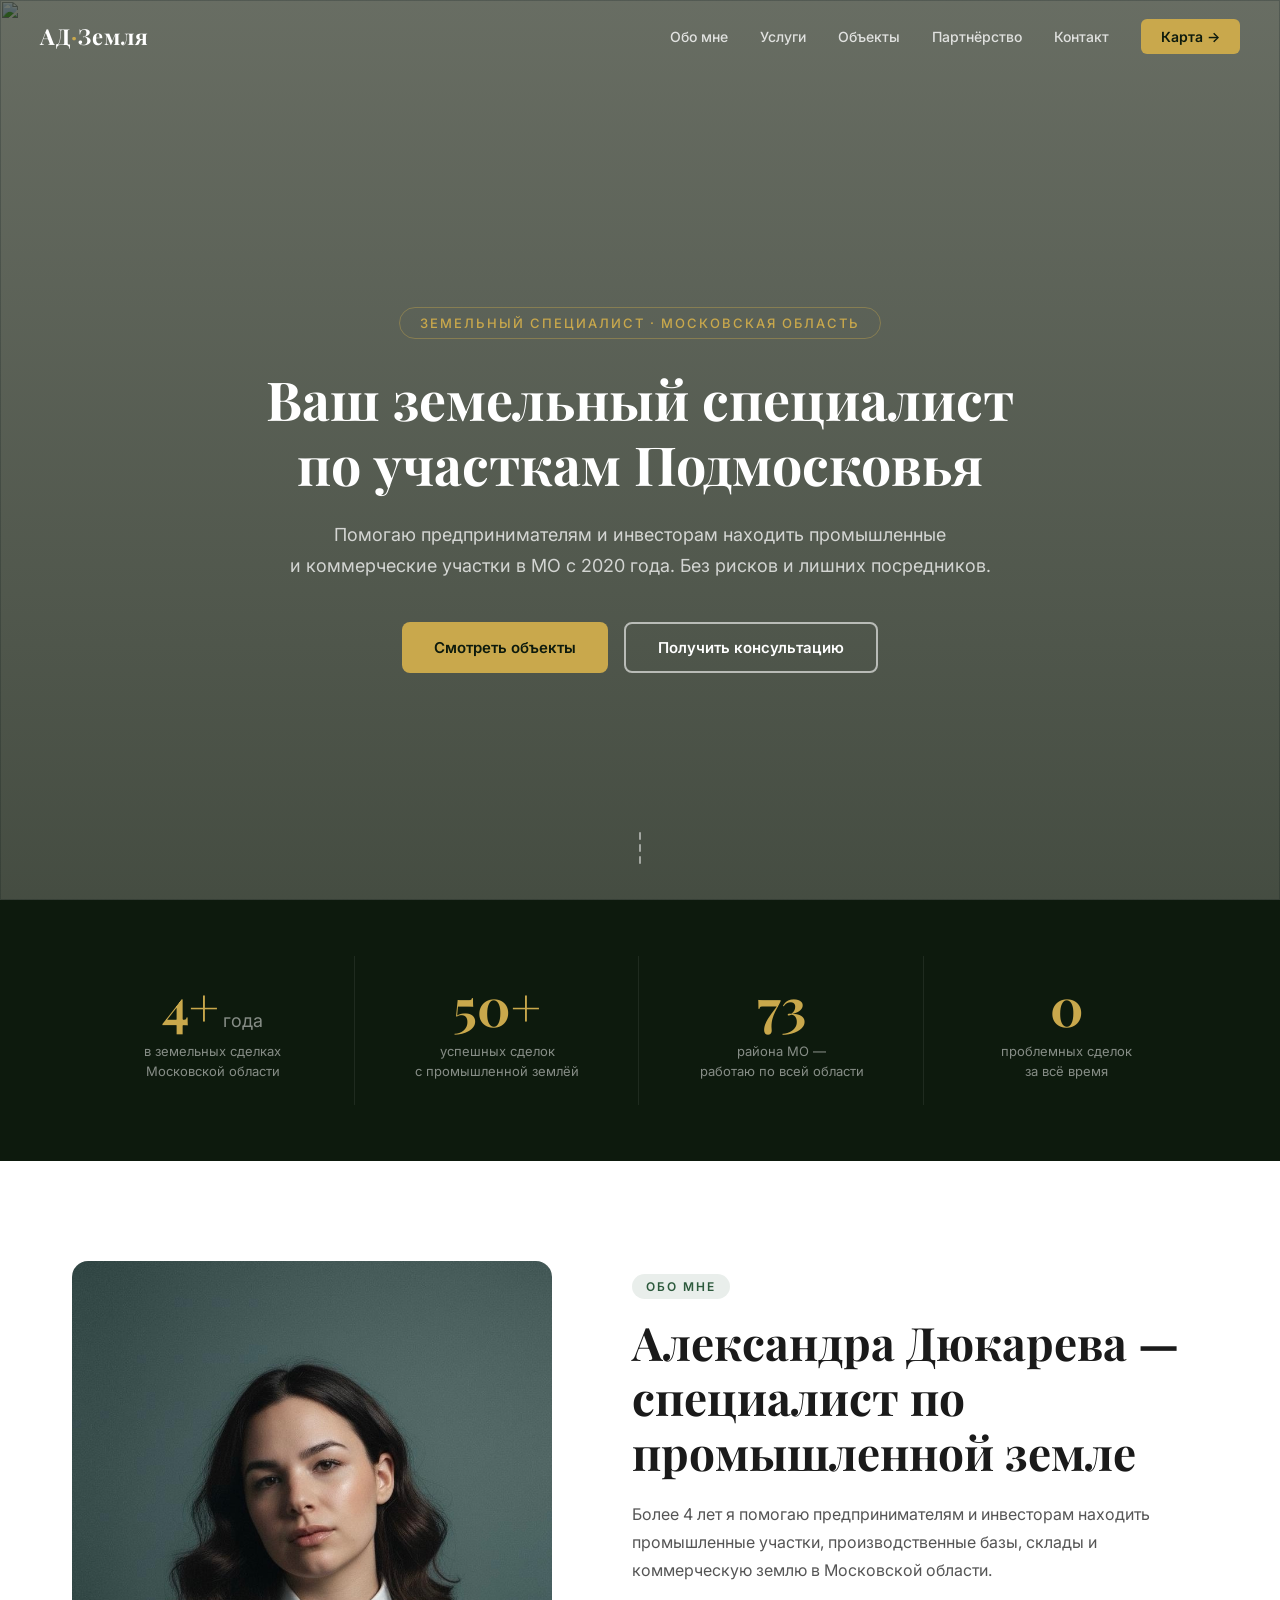
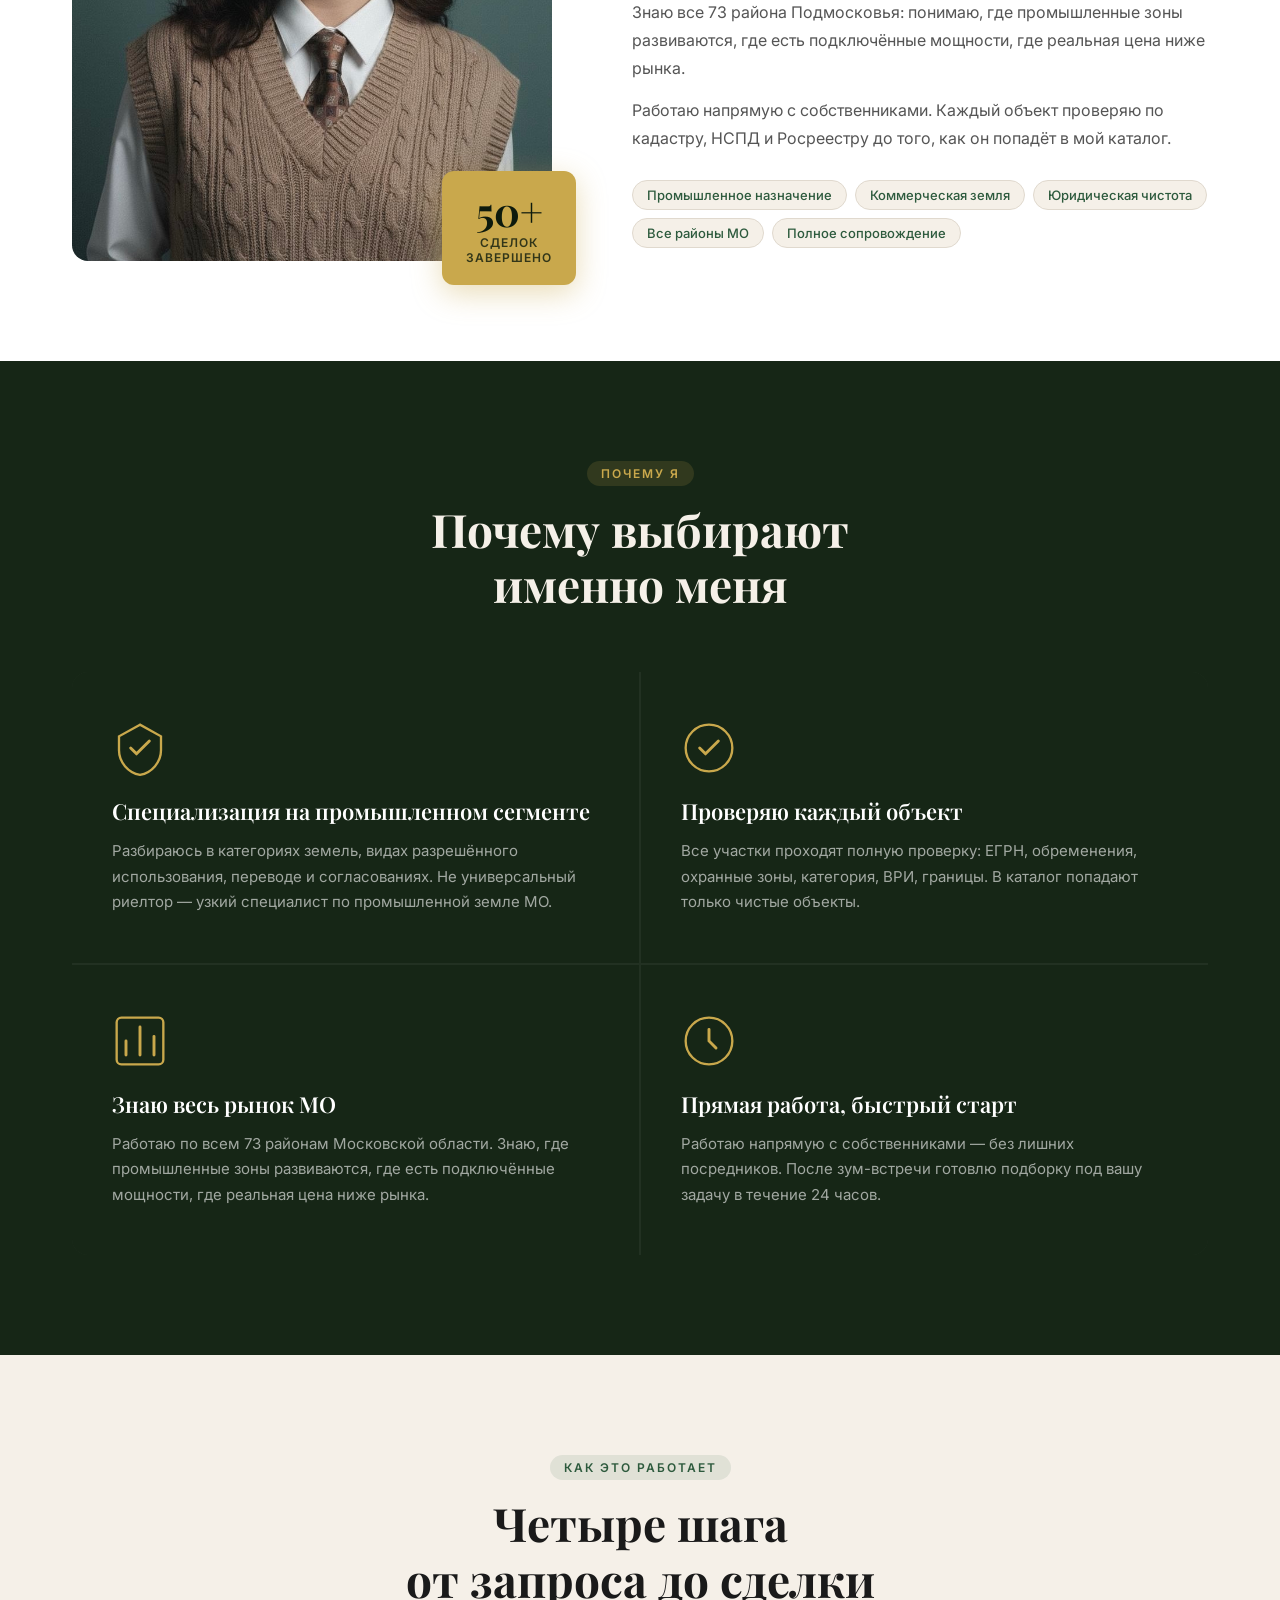
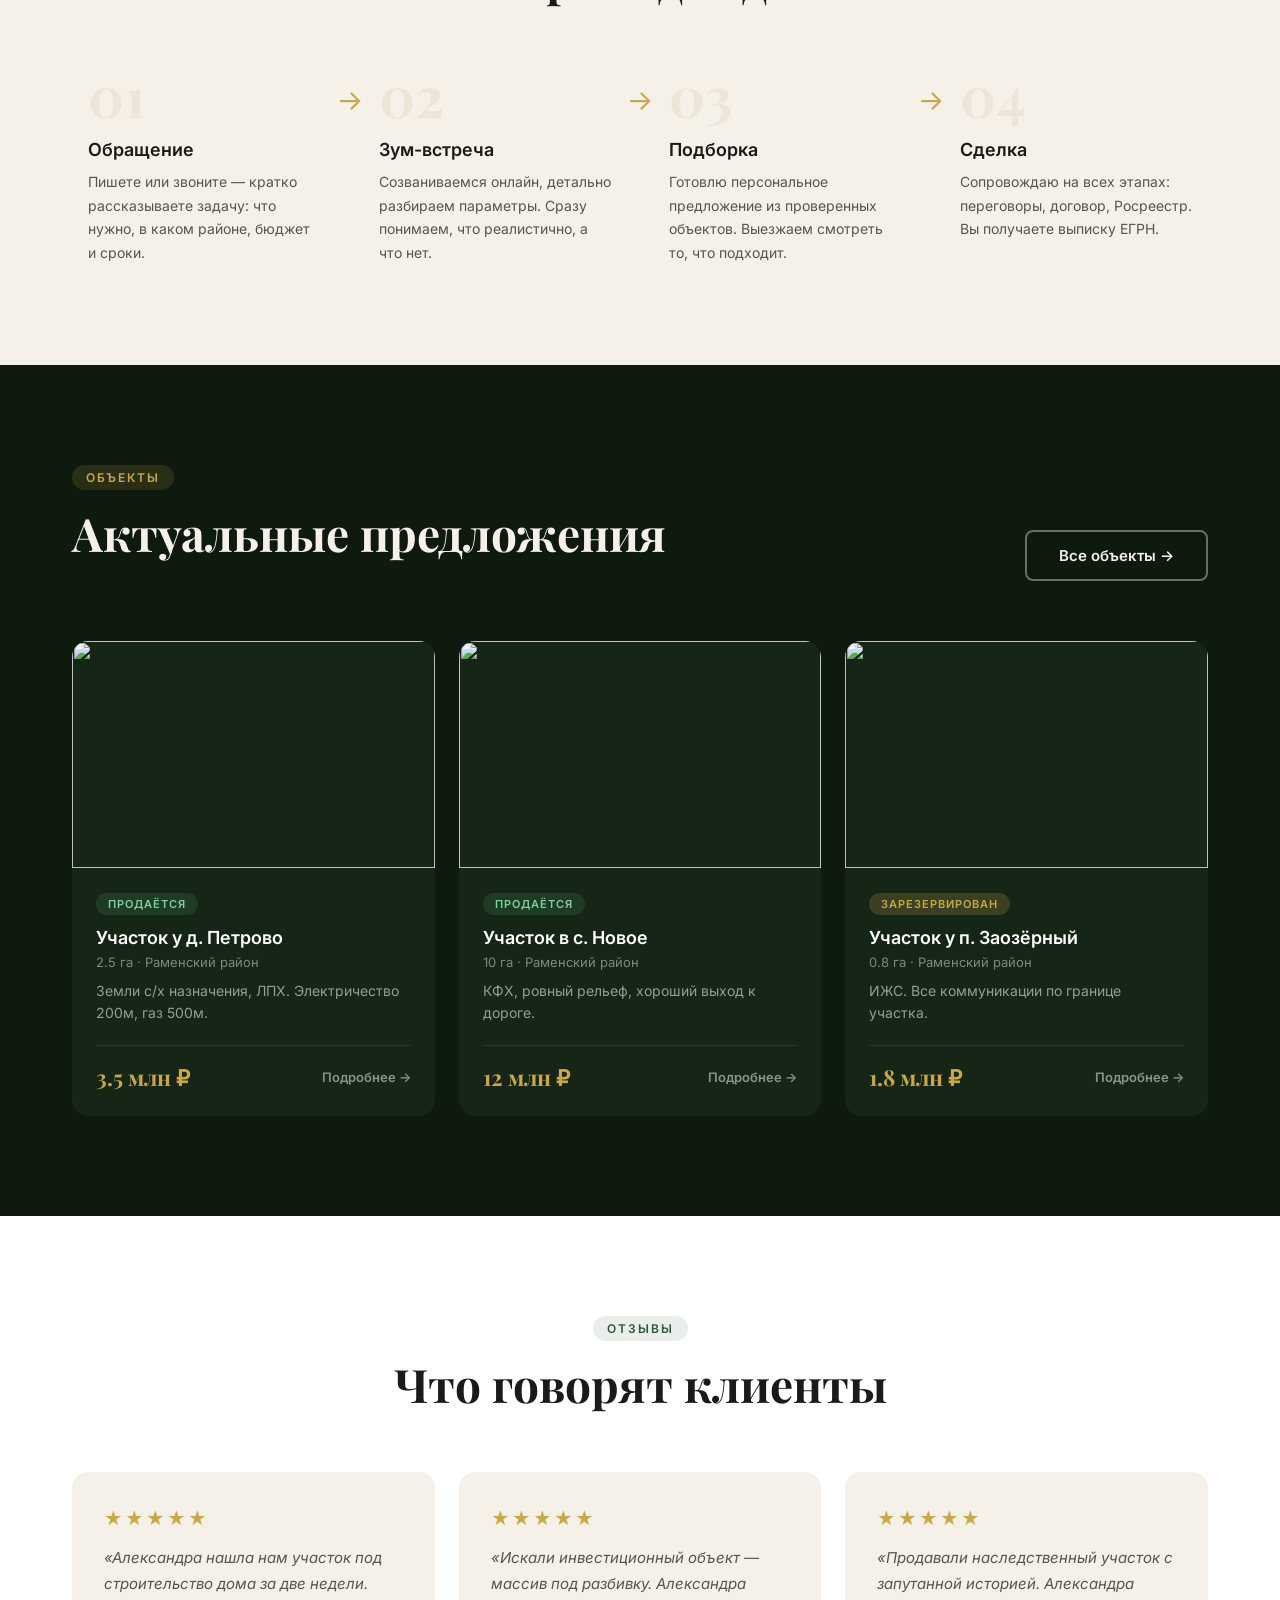
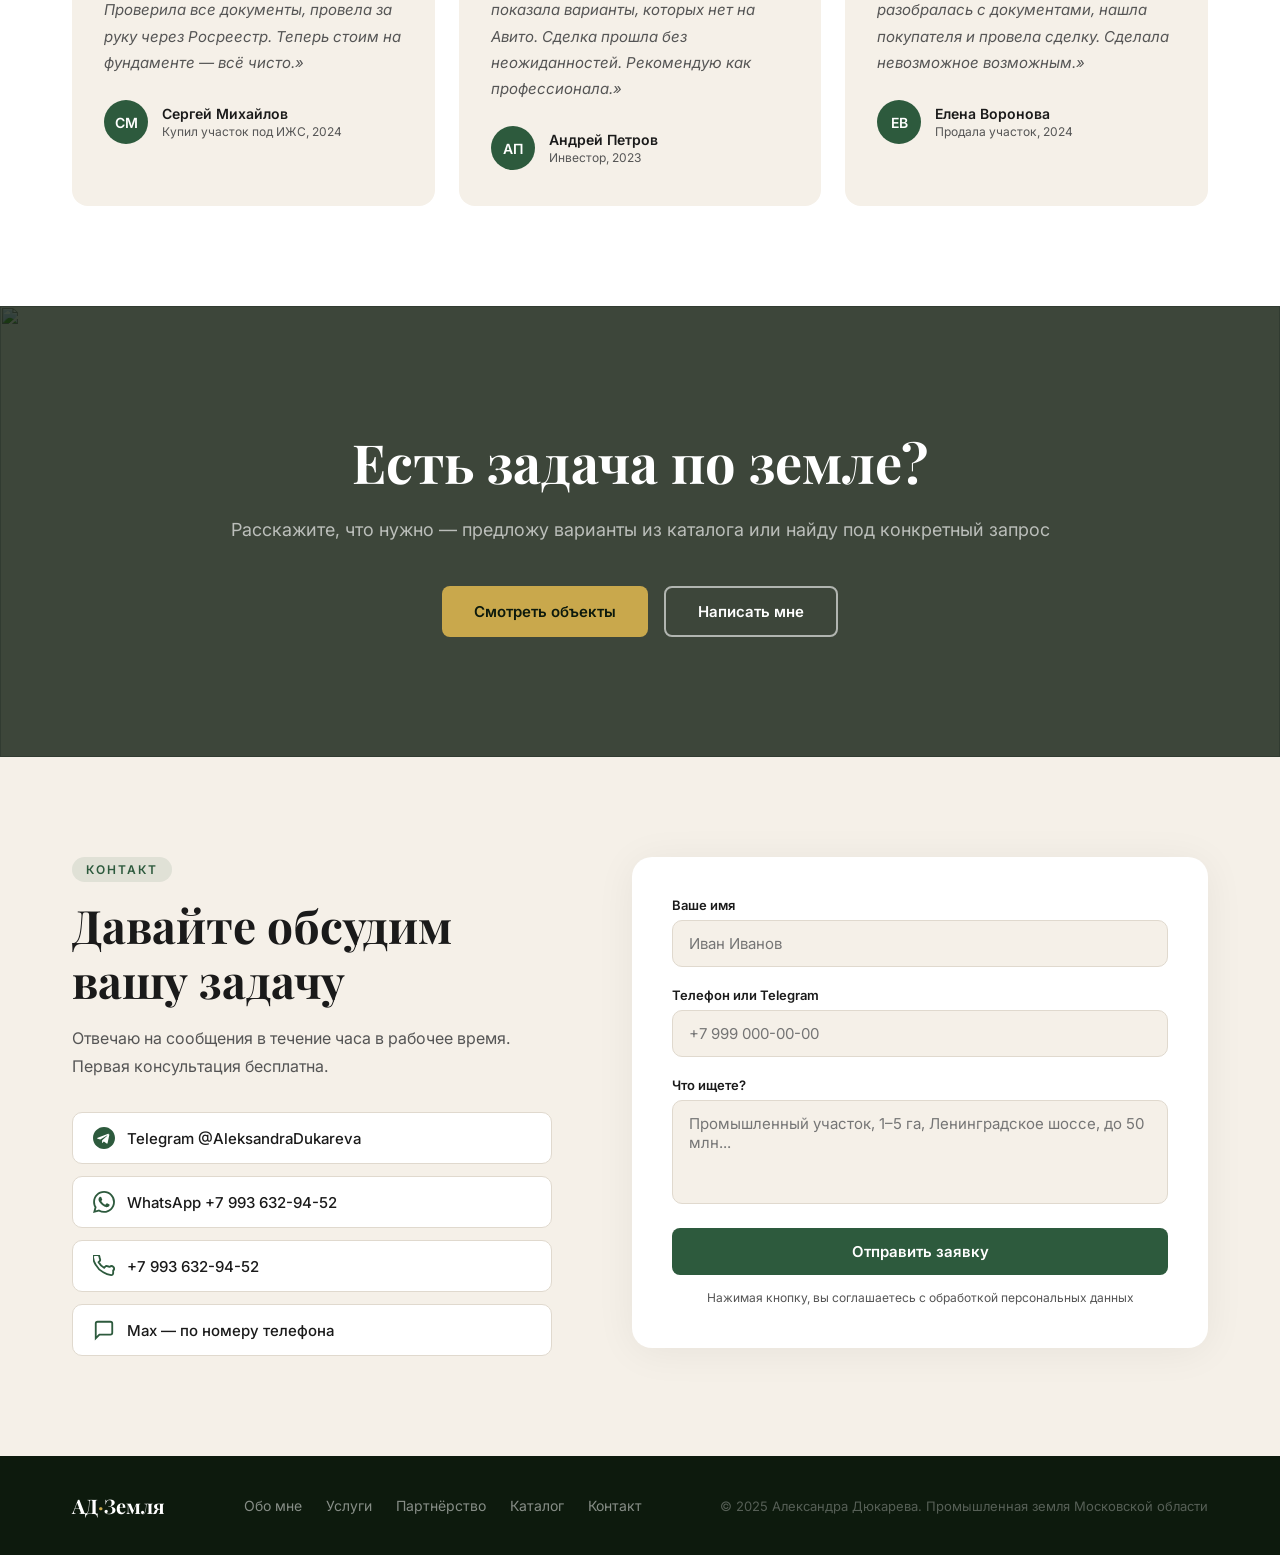
==== commit 92632e94: "Update hero title, fix nav overlap, add real photo - Hero title: "Ваш земельный специалист по участк" ====
--- a/index.html
+++ b/index.html
@@ -47,7 +47,7 @@
     </div>
     <div class="hero__content">
       <div class="hero__tag">Земельный специалист · Московская область</div>
-      <h1 class="hero__title">Промышленная земля<br>Подмосковья —<br>найду и оформлю</h1>
+      <h1 class="hero__title">Ваш земельный специалист по участкам Подмосковья</h1>
       <p class="hero__sub">Помогаю предпринимателям и инвесторам находить промышленные<br>и коммерческие участки в МО с 2020 года. Без рисков и лишних посредников.</p>
       <div class="hero__actions">
         <a href="objects.html" class="btn btn--gold">Смотреть объекты</a>
@@ -91,7 +91,7 @@
       <div class="about__grid">
         <div class="about__photo-wrap">
           <div class="about__photo">
-            <img src="https://images.unsplash.com/photo-1573496359142-b8d87734a5a2?w=600&q=80" alt="Александра Дюкарева" />
+            <img src="photo_about.jpg" alt="Александра Дюкарева" />
           </div>
           <div class="about__badge">
             <div class="about__badge-num">50+</div>
--- a/main.css
+++ b/main.css
@@ -67,9 +67,9 @@
 .hero__bg { position: absolute; inset: 0; }
 .hero__bg img { width: 100%; height: 100%; object-fit: cover; }
 .hero__overlay { position: absolute; inset: 0; background: linear-gradient(to bottom, rgba(10,22,10,0.6) 0%, rgba(10,22,10,0.75) 100%); }
-.hero__content { position: relative; z-index: 2; text-align: center; padding: 0 24px; max-width: 800px; }
+.hero__content { position: relative; z-index: 2; text-align: center; padding: 80px 24px 0; max-width: 800px; }
 .hero__tag { display: inline-block; font-size: 13px; font-weight: 500; letter-spacing: 2px; text-transform: uppercase; color: var(--gold); border: 1px solid rgba(201,168,76,0.4); padding: 7px 20px; border-radius: 30px; margin-bottom: 28px; }
-.hero__title { font-family: var(--font-serif); font-size: clamp(44px, 7vw, 86px); font-weight: 700; color: var(--white); line-height: 1.1; margin-bottom: 24px; }
+.hero__title { font-family: var(--font-serif); font-size: clamp(36px, 4.2vw, 56px); font-weight: 700; color: var(--white); line-height: 1.2; margin-bottom: 24px; }
 .hero__sub { font-size: clamp(15px, 2vw, 18px); color: rgba(255,255,255,0.75); line-height: 1.7; margin-bottom: 40px; }
 .hero__actions { display: flex; gap: 16px; justify-content: center; flex-wrap: wrap; }
 .hero__scroll { position: absolute; bottom: 36px; left: 50%; transform: translateX(-50%); display: flex; flex-direction: column; align-items: center; gap: 4px; z-index: 2; }
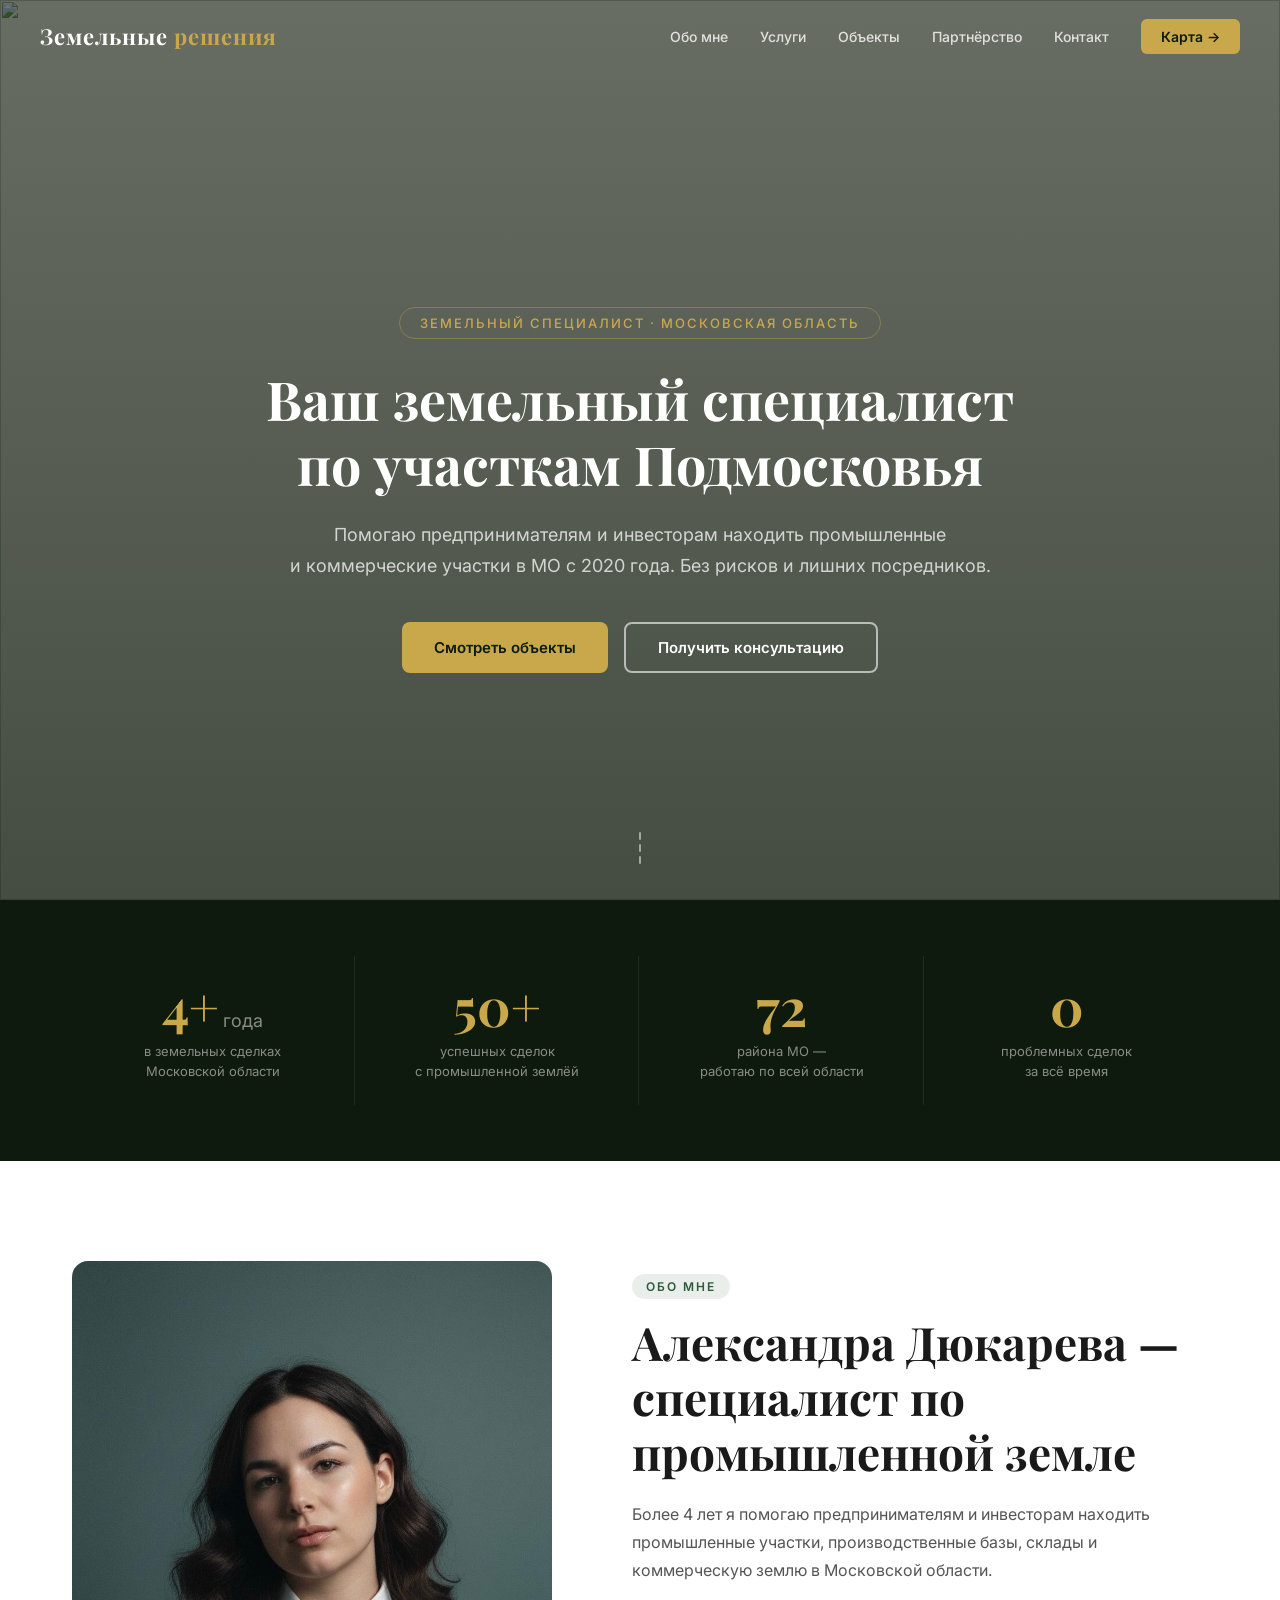
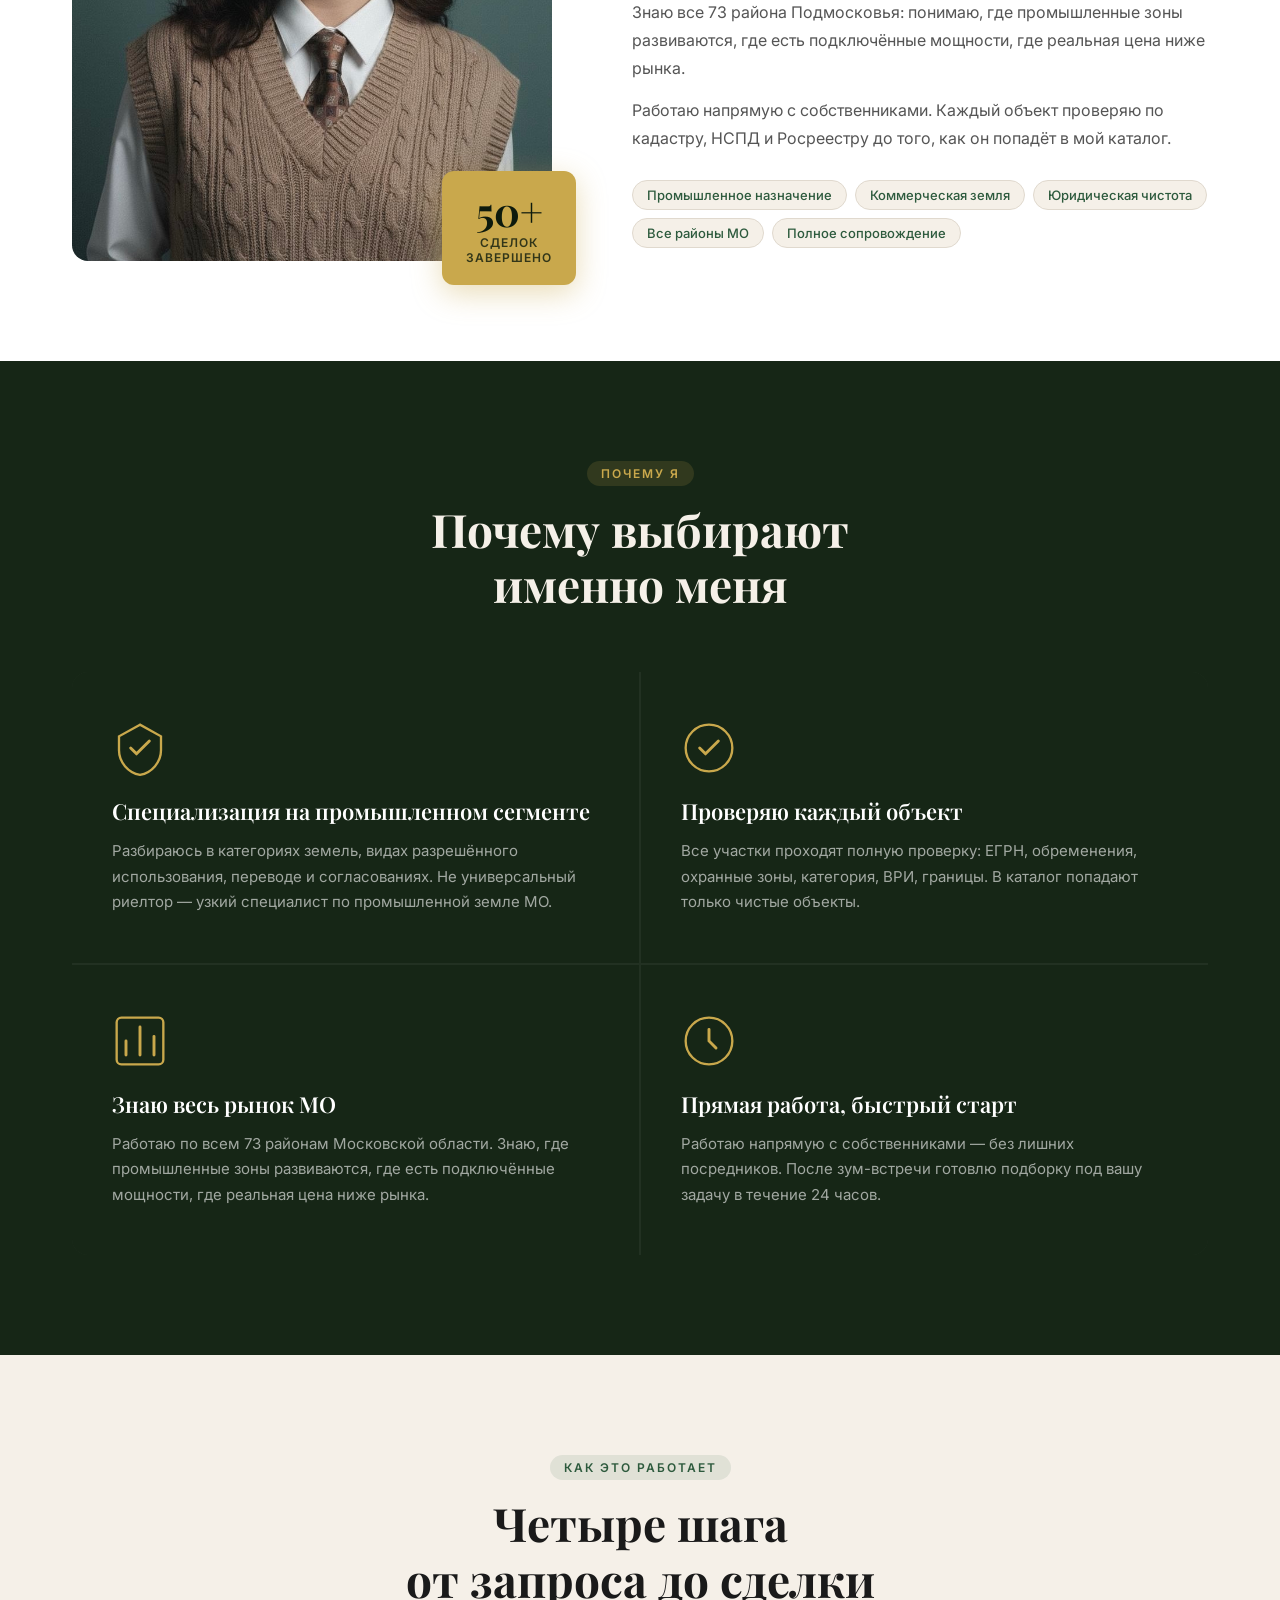
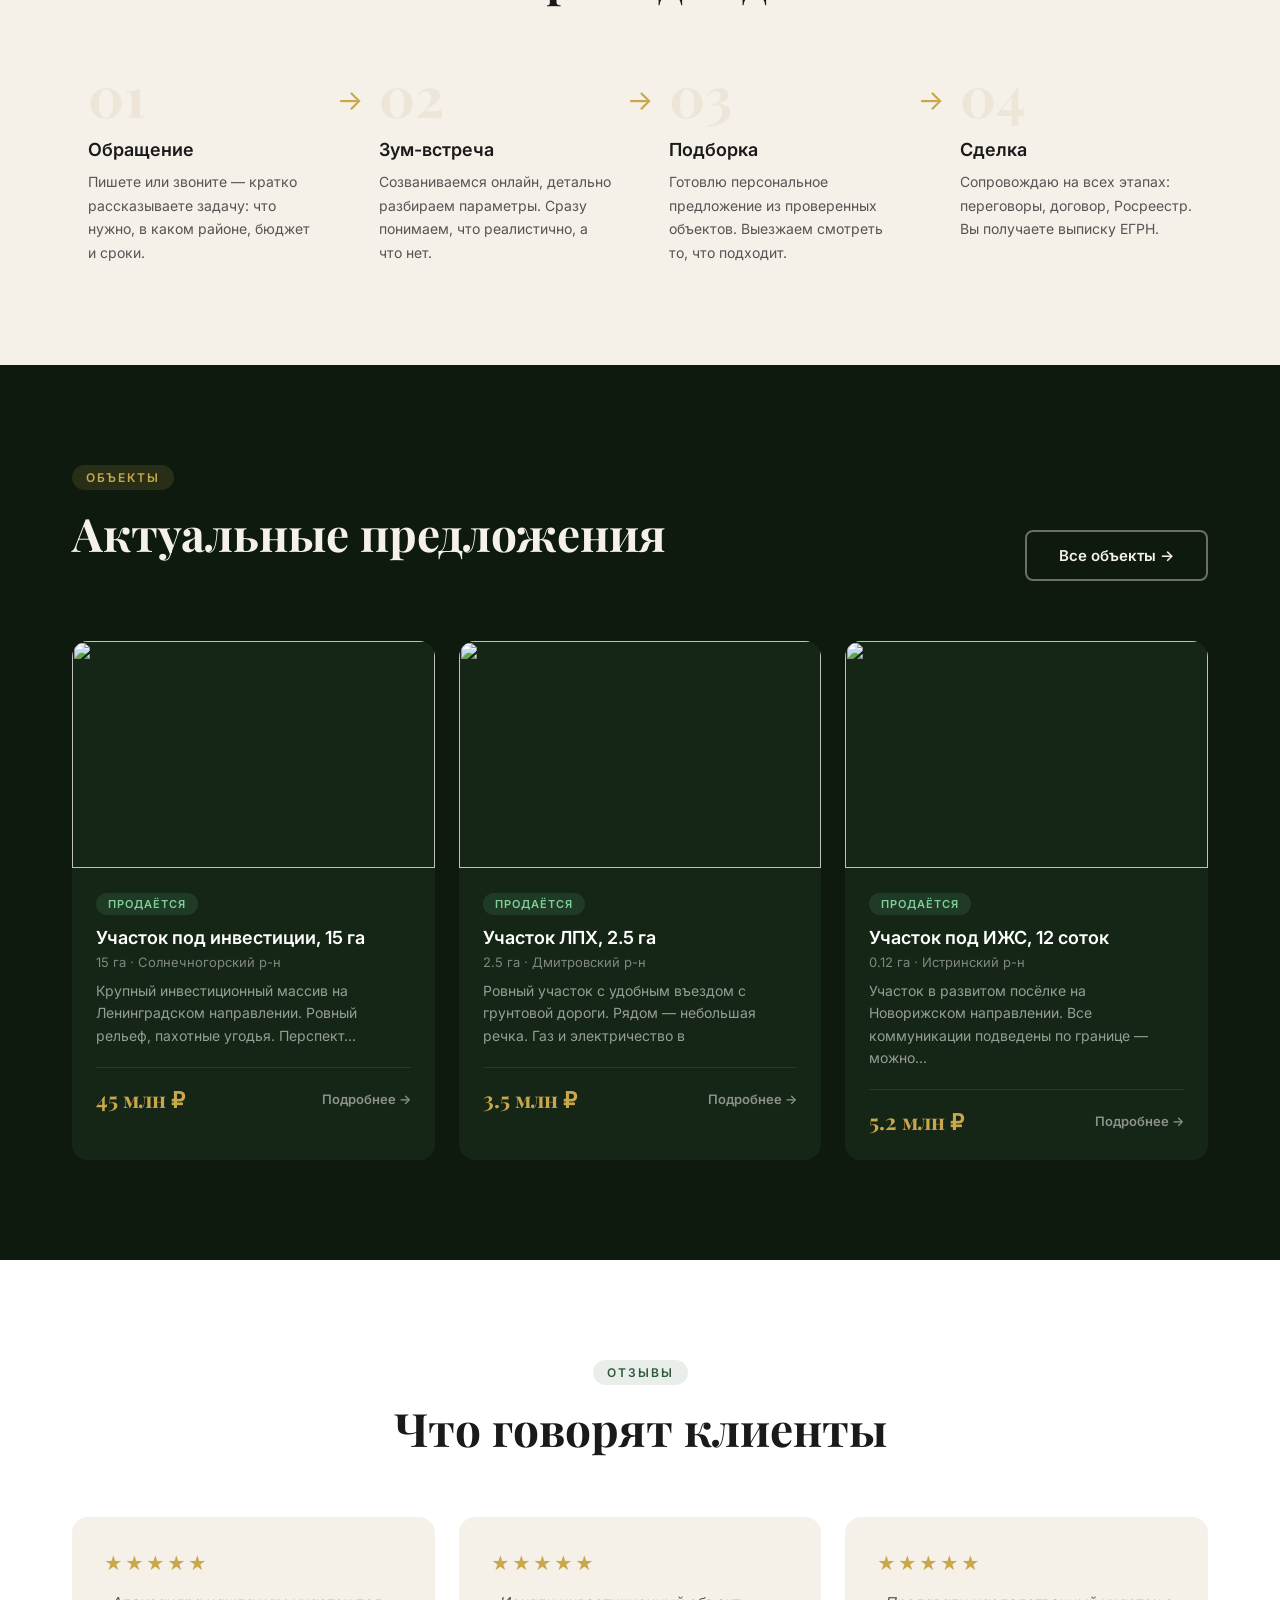
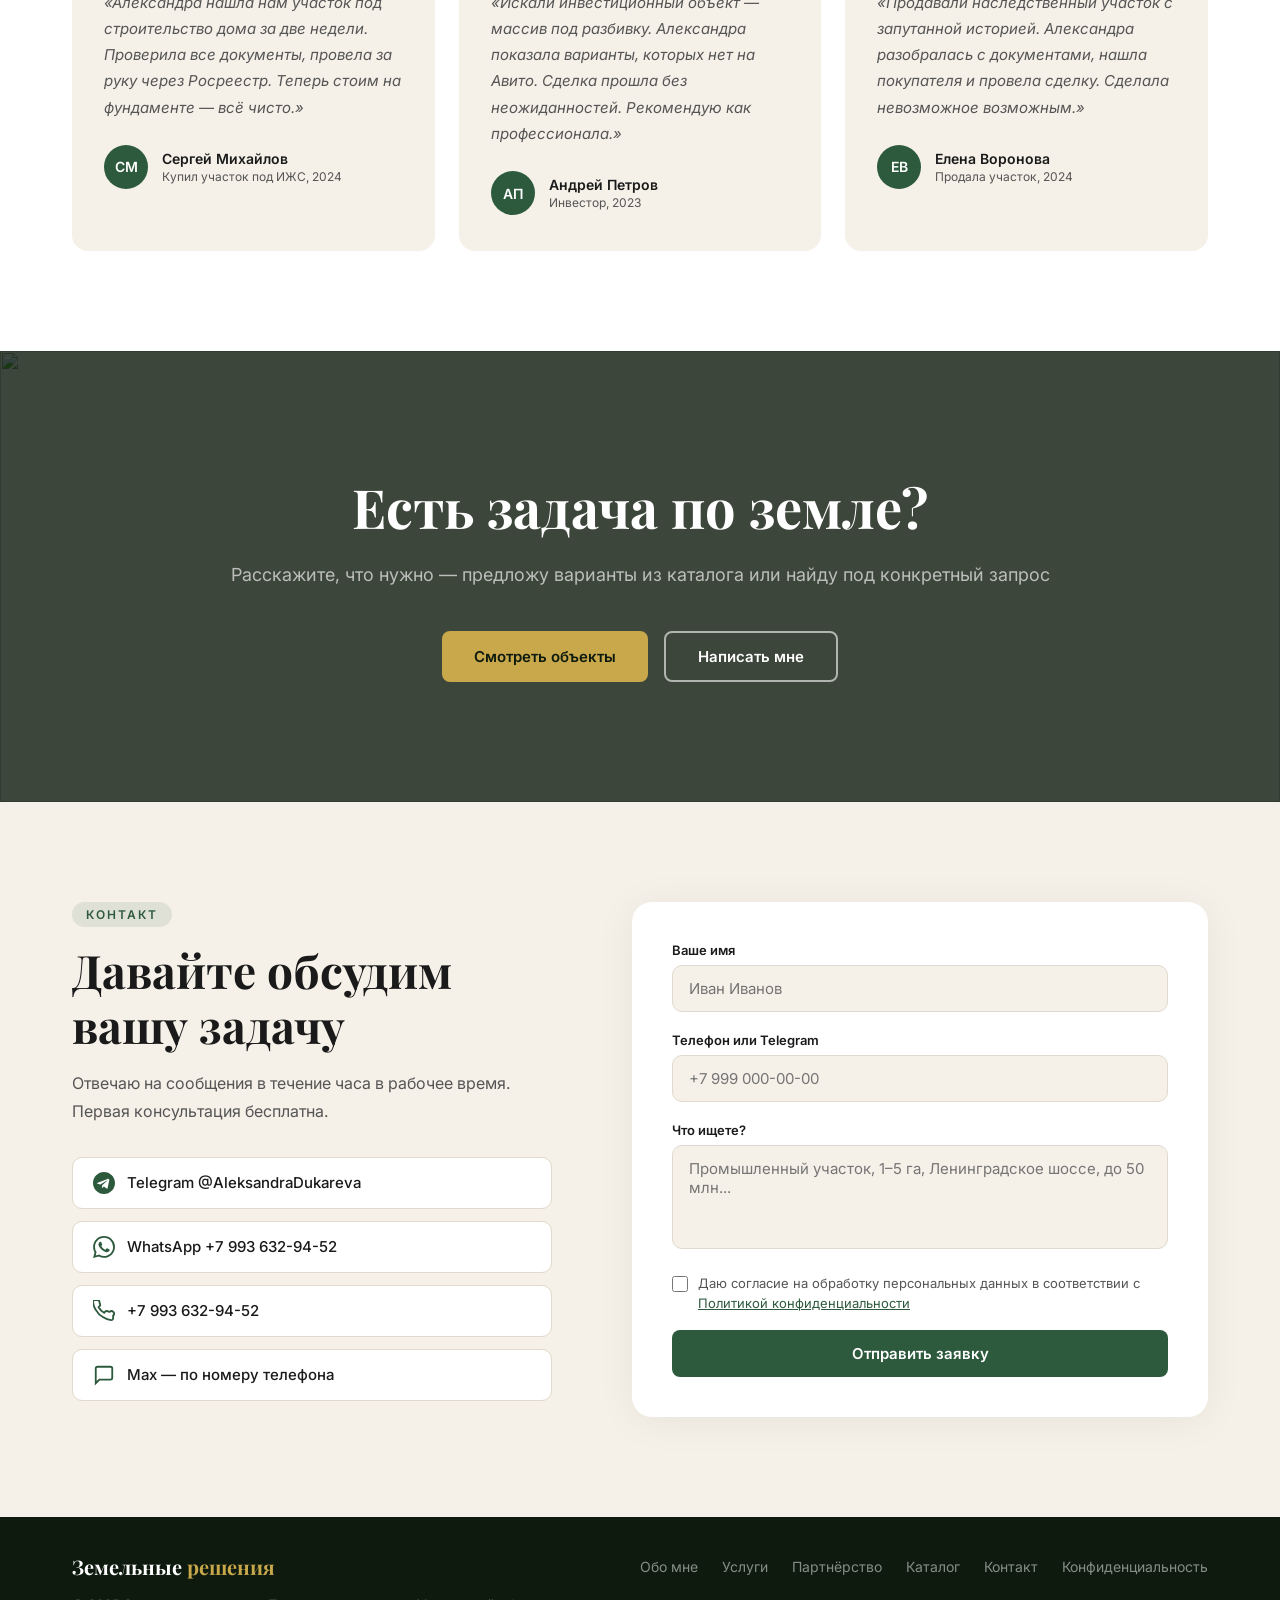
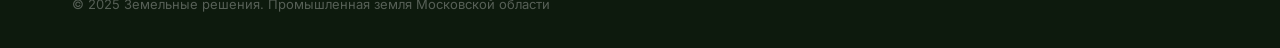
==== commit b2cf839a: "Крупное обновление сайта: SEO, безопасность, UX, фавикон - Netlify Function как прокси к Bitrix24 (в" ====
--- a/index.html
+++ b/index.html
@@ -2,11 +2,66 @@
 <html lang="ru">
 <head>
   <meta charset="UTF-8" />
+  <link rel="shortcut icon" href="favicon.ico?v=3" />
+  <link rel="icon" type="image/x-icon" href="favicon.ico?v=3" />
+  <link rel="icon" type="image/png" sizes="32x32" href="favicon-32.png?v=3" />
+  <link rel="icon" type="image/png" sizes="16x16" href="favicon-16.png?v=3" />
+  <link rel="apple-touch-icon" sizes="180x180" href="favicon-180.png?v=3" />
   <meta name="viewport" content="width=device-width, initial-scale=1.0" />
-  <title>Александра Дюкарева — Промышленная земля Подмосковья</title>
+  <title>Земельные решения — Земельный специалист по промышленной земле МО</title>
+  <meta name="description" content="Земельные решения — земельный специалист по промышленным и коммерческим участкам Московской области. Подбор, проверка и сопровождение сделок. 4+ лет опыта, 50+ закрытых сделок." />
+  <meta name="keywords" content="земельный специалист московская область, промышленные участки подмосковье, купить земельный участок МО, земля под склад, земля под производство, коммерческая земля подмосковье, Земельные решения" />
+  <meta name="robots" content="index, follow" />
+  <link rel="canonical" href="https://adzemlia.ru/" />
+  <!-- Open Graph -->
+  <meta property="og:type" content="website" />
+  <meta property="og:url" content="https://adzemlia.ru/" />
+  <meta property="og:title" content="Земельные решения — Земельный специалист МО" />
+  <meta property="og:description" content="Помогаю предпринимателям и инвесторам находить промышленные и коммерческие участки в Московской области. Без рисков, с полной юридической проверкой." />
+  <meta property="og:image" content="https://adzemlia.ru/og-image.jpg" />
+  <meta property="og:locale" content="ru_RU" />
+  <!-- Twitter Card -->
+  <meta name="twitter:card" content="summary_large_image" />
+  <meta name="twitter:title" content="Земельные решения — Земельный специалист МО" />
+  <meta name="twitter:description" content="Промышленные и коммерческие участки Московской области. 4+ лет, 50+ сделок." />
   <link rel="preconnect" href="https://fonts.googleapis.com">
   <link href="https://fonts.googleapis.com/css2?family=Playfair+Display:wght@400;600;700&family=Inter:wght@300;400;500;600&display=swap" rel="stylesheet">
   <link rel="stylesheet" href="main.css" />
+  <!-- JSON-LD Structured Data -->
+  <script type="application/ld+json">
+  {
+    "@context": "https://schema.org",
+    "@type": "LocalBusiness",
+    "name": "Земельные решения",
+    "description": "Земельный специалист по промышленным и коммерческим участкам Московской области. Подбор, проверка и сопровождение сделок с землёй.",
+    "url": "https://adzemlia.ru",
+    "telephone": "+79936329452",
+    "email": "aleksandra.dkr@gmail.com",
+    "address": {
+      "@type": "PostalAddress",
+      "addressRegion": "Московская область",
+      "addressCountry": "RU"
+    },
+    "areaServed": {
+      "@type": "State",
+      "name": "Московская область"
+    },
+    "knowsAbout": ["промышленная земля", "коммерческая земля", "земельные участки", "сделки с недвижимостью"],
+    "sameAs": [
+      "https://t.me/AleksandraDukareva"
+    ],
+    "priceRange": "от 50 000 ₽",
+    "openingHours": "Mo-Fr 09:00-19:00",
+    "founder": {
+      "@type": "Person",
+      "name": "Александра Дюкарева",
+      "jobTitle": "Земельный специалист",
+      "telephone": "+79936329452",
+      "email": "aleksandra.dkr@gmail.com",
+      "knowsAbout": ["промышленная земля МО", "кадастровый учёт", "сделки с землёй"]
+    }
+  }
+  </script>
   <!-- Yandex.Metrika — замените XXXXXXXX на ваш номер счётчика -->
   <script type="text/javascript">
     (function(m,e,t,r,i,k,a){m[i]=m[i]||function(){(m[i].a=m[i].a||[]).push(arguments)};
@@ -24,7 +79,7 @@
   <!-- NAV -->
   <nav class="nav" id="nav">
     <div class="nav__inner">
-      <a href="/" class="nav__logo">АД<span>·</span>Земля</a>
+      <a href="/" class="nav__logo">Земельные<span> решения</span></a>
       <div class="nav__links">
         <a href="#about">Обо мне</a>
         <a href="services.html">Услуги</a>
@@ -65,20 +120,20 @@
   <section class="stats">
     <div class="container">
       <div class="stats__grid">
-        <div class="stats__item">
-          <div class="stats__num">4+<span>года</span></div>
+        <div class="stats__item reveal" data-delay="1">
+          <div class="stats__num" data-counter="4" data-suffix="+<span>года</span>">4+<span>года</span></div>
           <div class="stats__label">в земельных сделках<br>Московской области</div>
         </div>
-        <div class="stats__item">
-          <div class="stats__num">50+</div>
+        <div class="stats__item reveal" data-delay="2">
+          <div class="stats__num" data-counter="50" data-suffix="+">50+</div>
           <div class="stats__label">успешных сделок<br>с промышленной землёй</div>
         </div>
-        <div class="stats__item">
-          <div class="stats__num">73</div>
+        <div class="stats__item reveal" data-delay="3">
+          <div class="stats__num" data-counter="73" data-suffix="">73</div>
           <div class="stats__label">района МО —<br>работаю по всей области</div>
         </div>
-        <div class="stats__item">
-          <div class="stats__num">0</div>
+        <div class="stats__item reveal" data-delay="4">
+          <div class="stats__num" data-counter="0" data-suffix="">0</div>
           <div class="stats__label">проблемных сделок<br>за всё время</div>
         </div>
       </div>
@@ -89,7 +144,7 @@
   <section class="about" id="about">
     <div class="container">
       <div class="about__grid">
-        <div class="about__photo-wrap">
+        <div class="about__photo-wrap reveal">
           <div class="about__photo">
             <img src="photo_about.jpg" alt="Александра Дюкарева" />
           </div>
@@ -98,7 +153,7 @@
             <div class="about__badge-text">сделок<br>завершено</div>
           </div>
         </div>
-        <div class="about__text">
+        <div class="about__text reveal" data-delay="2">
           <div class="section-tag">Обо мне</div>
           <h2 class="section-title">Александра Дюкарева —<br>специалист по<br>промышленной земле</h2>
           <p>Более 4 лет я помогаю предпринимателям и инвесторам находить промышленные участки, производственные базы, склады и коммерческую землю в Московской области.</p>
@@ -119,33 +174,33 @@
   <!-- ADVANTAGES -->
   <section class="advantages" id="advantages">
     <div class="container">
-      <div class="section-header">
+      <div class="section-header reveal">
         <div class="section-tag section-tag--light">Почему я</div>
         <h2 class="section-title section-title--light">Почему выбирают<br>именно меня</h2>
       </div>
       <div class="adv__grid">
-        <div class="adv__card">
+        <div class="adv__card reveal" data-delay="1">
           <div class="adv__icon">
             <svg viewBox="0 0 48 48" fill="none"><path d="M24 4L6 14v12c0 9.94 7.65 19.24 18 21 10.35-1.76 18-11.06 18-21V14L24 4z" stroke="currentColor" stroke-width="2"/><path d="M16 24l5 5 11-11" stroke="currentColor" stroke-width="2.5" stroke-linecap="round" stroke-linejoin="round"/></svg>
           </div>
           <h3>Специализация на промышленном сегменте</h3>
           <p>Разбираюсь в категориях земель, видах разрешённого использования, переводе и согласованиях. Не универсальный риелтор — узкий специалист по промышленной земле МО.</p>
         </div>
-        <div class="adv__card">
+        <div class="adv__card reveal" data-delay="2">
           <div class="adv__icon">
             <svg viewBox="0 0 48 48" fill="none"><circle cx="24" cy="24" r="20" stroke="currentColor" stroke-width="2"/><path d="M16 24l5 5 11-11" stroke="currentColor" stroke-width="2.5" stroke-linecap="round" stroke-linejoin="round"/></svg>
           </div>
           <h3>Проверяю каждый объект</h3>
           <p>Все участки проходят полную проверку: ЕГРН, обременения, охранные зоны, категория, ВРИ, границы. В каталог попадают только чистые объекты.</p>
         </div>
-        <div class="adv__card">
+        <div class="adv__card reveal" data-delay="3">
           <div class="adv__icon">
             <svg viewBox="0 0 48 48" fill="none"><path d="M12 36V24M24 36V12M36 36V20" stroke="currentColor" stroke-width="2.5" stroke-linecap="round"/><rect x="4" y="4" width="40" height="40" rx="4" stroke="currentColor" stroke-width="2"/></svg>
           </div>
           <h3>Знаю весь рынок МО</h3>
           <p>Работаю по всем 73 районам Московской области. Знаю, где промышленные зоны развиваются, где есть подключённые мощности, где реальная цена ниже рынка.</p>
         </div>
-        <div class="adv__card">
+        <div class="adv__card reveal" data-delay="4">
           <div class="adv__icon">
             <svg viewBox="0 0 48 48" fill="none"><circle cx="24" cy="24" r="20" stroke="currentColor" stroke-width="2"/><path d="M24 14v10l6 6" stroke="currentColor" stroke-width="2.5" stroke-linecap="round"/></svg>
           </div>
@@ -159,30 +214,30 @@
   <!-- HOW IT WORKS -->
   <section class="how">
     <div class="container">
-      <div class="section-header">
+      <div class="section-header reveal">
         <div class="section-tag">Как это работает</div>
         <h2 class="section-title">Четыре шага<br>от запроса до сделки</h2>
       </div>
       <div class="how__steps">
-        <div class="how__step">
+        <div class="how__step reveal" data-delay="1">
           <div class="how__num">01</div>
           <h3>Обращение</h3>
           <p>Пишете или звоните — кратко рассказываете задачу: что нужно, в каком районе, бюджет и сроки.</p>
         </div>
         <div class="how__arrow">→</div>
-        <div class="how__step">
+        <div class="how__step reveal" data-delay="2">
           <div class="how__num">02</div>
           <h3>Зум-встреча</h3>
           <p>Созваниваемся онлайн, детально разбираем параметры. Сразу понимаем, что реалистично, а что нет.</p>
         </div>
         <div class="how__arrow">→</div>
-        <div class="how__step">
+        <div class="how__step reveal" data-delay="3">
           <div class="how__num">03</div>
           <h3>Подборка</h3>
           <p>Готовлю персональное предложение из проверенных объектов. Выезжаем смотреть то, что подходит.</p>
         </div>
         <div class="how__arrow">→</div>
-        <div class="how__step">
+        <div class="how__step reveal" data-delay="4">
           <div class="how__num">04</div>
           <h3>Сделка</h3>
           <p>Сопровождаю на всех этапах: переговоры, договор, Росреестр. Вы получаете выписку ЕГРН.</p>
@@ -202,46 +257,7 @@
         <a href="objects.html" class="btn btn--outline-light">Все объекты →</a>
       </div>
       <div class="prop__grid" id="featured-props">
-        <!-- Заполняется из JS -->
-        <div class="prop__card">
-          <div class="prop__img"><img src="https://images.unsplash.com/photo-1500382017468-9049fed747ef?w=600&q=70" alt=""></div>
-          <div class="prop__body">
-            <div class="prop__tag">Продаётся</div>
-            <h3>Участок у д. Петрово</h3>
-            <div class="prop__meta">2.5 га · Раменский район</div>
-            <div class="prop__desc">Земли с/х назначения, ЛПХ. Электричество 200м, газ 500м.</div>
-            <div class="prop__footer">
-              <div class="prop__price">3.5 млн ₽</div>
-              <a href="objects.html" class="prop__link">Подробнее →</a>
-            </div>
-          </div>
-        </div>
-        <div class="prop__card">
-          <div class="prop__img"><img src="https://images.unsplash.com/photo-1464822759023-fed622ff2c3b?w=600&q=70" alt=""></div>
-          <div class="prop__body">
-            <div class="prop__tag">Продаётся</div>
-            <h3>Участок в с. Новое</h3>
-            <div class="prop__meta">10 га · Раменский район</div>
-            <div class="prop__desc">КФХ, ровный рельеф, хороший выход к дороге.</div>
-            <div class="prop__footer">
-              <div class="prop__price">12 млн ₽</div>
-              <a href="objects.html" class="prop__link">Подробнее →</a>
-            </div>
-          </div>
-        </div>
-        <div class="prop__card">
-          <div class="prop__img"><img src="https://images.unsplash.com/photo-1586348943529-beaae6c28db9?w=600&q=70" alt=""></div>
-          <div class="prop__body">
-            <div class="prop__tag prop__tag--reserved">Зарезервирован</div>
-            <h3>Участок у п. Заозёрный</h3>
-            <div class="prop__meta">0.8 га · Раменский район</div>
-            <div class="prop__desc">ИЖС. Все коммуникации по границе участка.</div>
-            <div class="prop__footer">
-              <div class="prop__price">1.8 млн ₽</div>
-              <a href="objects.html" class="prop__link">Подробнее →</a>
-            </div>
-          </div>
-        </div>
+        <div class="prop__card prop__card--loading">Загрузка объектов...</div>
       </div>
     </div>
   </section>
@@ -254,7 +270,7 @@
         <h2 class="section-title">Что говорят клиенты</h2>
       </div>
       <div class="reviews__grid">
-        <div class="review__card">
+        <div class="review__card reveal" data-delay="1">
           <div class="review__stars">★★★★★</div>
           <p>«Александра нашла нам участок под строительство дома за две недели. Проверила все документы, провела за руку через Росреестр. Теперь стоим на фундаменте — всё чисто.»</p>
           <div class="review__author">
@@ -265,7 +281,7 @@
             </div>
           </div>
         </div>
-        <div class="review__card">
+        <div class="review__card reveal" data-delay="2">
           <div class="review__stars">★★★★★</div>
           <p>«Искали инвестиционный объект — массив под разбивку. Александра показала варианты, которых нет на Авито. Сделка прошла без неожиданностей. Рекомендую как профессионала.»</p>
           <div class="review__author">
@@ -276,7 +292,7 @@
             </div>
           </div>
         </div>
-        <div class="review__card">
+        <div class="review__card reveal" data-delay="3">
           <div class="review__stars">★★★★★</div>
           <p>«Продавали наследственный участок с запутанной историей. Александра разобралась с документами, нашла покупателя и провела сделку. Сделала невозможное возможным.»</p>
           <div class="review__author">
@@ -349,8 +365,11 @@
             <label>Что ищете?</label>
             <textarea placeholder="Промышленный участок, 1–5 га, Ленинградское шоссе, до 50 млн..." rows="4"></textarea>
           </div>
+          <label class="form__consent">
+            <input type="checkbox" required />
+            <span>Даю согласие на обработку персональных данных в соответствии с <a href="privacy.html" target="_blank">Политикой конфиденциальности</a></span>
+          </label>
           <button type="submit" class="btn btn--green btn--full">Отправить заявку</button>
-          <p class="form__note">Нажимая кнопку, вы соглашаетесь с обработкой персональных данных</p>
         </form>
       </div>
     </div>
@@ -360,19 +379,50 @@
   <footer class="footer">
     <div class="container">
       <div class="footer__inner">
-        <div class="footer__logo">АД<span>·</span>Земля</div>
+        <div class="footer__logo">Земельные<span> решения</span></div>
         <div class="footer__links">
           <a href="#about">Обо мне</a>
           <a href="services.html">Услуги</a>
           <a href="partnership.html">Партнёрство</a>
           <a href="catalog.html">Каталог</a>
           <a href="#contact">Контакт</a>
-        </div>
-        <div class="footer__copy">© 2025 Александра Дюкарева. Промышленная земля Московской области</div>
+          <a href="privacy.html">Конфиденциальность</a>
+        </div>
+        <div class="footer__copy">© 2025 Земельные решения. Промышленная земля Московской области</div>
       </div>
     </div>
   </footer>
 
   <script src="main.js"></script>
+  <script src="data.js"></script>
+  <script>
+    loadObjects().then(objects => {
+      const available = objects.filter(o => o.status === 'available').slice(0, 3);
+      const grid = document.getElementById('featured-props');
+      if (!available.length) {
+        grid.innerHTML = '<div class="prop__card prop__card--loading">Объекты скоро появятся</div>';
+        return;
+      }
+      grid.innerHTML = available.map(obj => {
+        const photo = (obj.photos || '').split(',')[0].trim();
+        const area = obj.area_ha ? `${obj.area_ha} га · ` : '';
+        const district = (obj.address || '').split(',').slice(1, 2).join('').trim();
+        const desc = (obj.description || '').replace(/<[^>]+>/g, '').slice(0, 100).trim();
+        return `<div class="prop__card">
+          <div class="prop__img">${photo ? `<img src="${photo}" alt="" loading="lazy">` : ''}</div>
+          <div class="prop__body">
+            <div class="prop__tag">Продаётся</div>
+            <h3>${obj.name}</h3>
+            <div class="prop__meta">${area}${district}</div>
+            <div class="prop__desc">${desc}${desc.length >= 100 ? '...' : ''}</div>
+            <div class="prop__footer">
+              <div class="prop__price">${formatPrice(obj.price)}</div>
+              <a href="object.html?id=${obj.id}" class="prop__link">Подробнее →</a>
+            </div>
+          </div>
+        </div>`;
+      }).join('');
+    });
+  </script>
 </body>
 </html>
--- a/main.css
+++ b/main.css
@@ -173,6 +173,10 @@
 .form__field input, .form__field textarea { width: 100%; padding: 13px 16px; border: 1.5px solid var(--border); border-radius: 10px; font-size: 15px; font-family: var(--font-sans); color: var(--text); background: var(--cream); transition: border-color 0.2s; resize: none; }
 .form__field input:focus, .form__field textarea:focus { outline: none; border-color: var(--green-mid); background: var(--white); }
 .form__note { font-size: 12px; color: var(--text-light); text-align: center; margin-top: 12px; }
+.form__consent { display: flex; align-items: flex-start; gap: 10px; margin-bottom: 16px; cursor: pointer; }
+.form__consent input[type=checkbox] { margin-top: 3px; flex-shrink: 0; width: 16px; height: 16px; accent-color: var(--green-mid); cursor: pointer; }
+.form__consent span { font-size: 13px; color: var(--text-light); line-height: 1.6; }
+.form__consent a { color: var(--green-mid); text-decoration: underline; }
 
 /* ========== FOOTER ========== */
 .footer { background: var(--dark); padding: 36px 0; }
@@ -299,3 +303,42 @@
   .footer__links { justify-content: center; flex-wrap: wrap; gap: 12px; }
   .footer__copy { font-size: 12px; }
 }
+
+/* ========== ANIMATIONS ========== */
+
+/* Hero entrance */
+@keyframes heroFadeUp {
+  from { opacity: 0; transform: translateY(22px); }
+  to   { opacity: 1; transform: translateY(0); }
+}
+.hero__tag     { animation: heroFadeUp 0.8s ease both 0.15s; }
+.hero__title   { animation: heroFadeUp 0.8s ease both 0.35s; }
+.hero__sub     { animation: heroFadeUp 0.8s ease both 0.55s; }
+.hero__actions { animation: heroFadeUp 0.8s ease both 0.75s; }
+
+/* Scroll reveal */
+.reveal {
+  opacity: 0;
+  transform: translateY(32px);
+  transition: opacity 0.7s ease, transform 0.7s ease;
+}
+.reveal.visible {
+  opacity: 1;
+  transform: translateY(0);
+}
+.reveal[data-delay="1"] { transition-delay: 0.08s; }
+.reveal[data-delay="2"] { transition-delay: 0.18s; }
+.reveal[data-delay="3"] { transition-delay: 0.28s; }
+.reveal[data-delay="4"] { transition-delay: 0.38s; }
+
+/* Badge floating */
+@keyframes floatY {
+  0%, 100% { transform: translateY(0); }
+  50%       { transform: translateY(-8px); }
+}
+
+/* Accessibility */
+@media (prefers-reduced-motion: reduce) {
+  .hero__tag, .hero__title, .hero__sub, .hero__actions { animation: none; }
+  .reveal { opacity: 1; transform: none; transition: none; }
+}
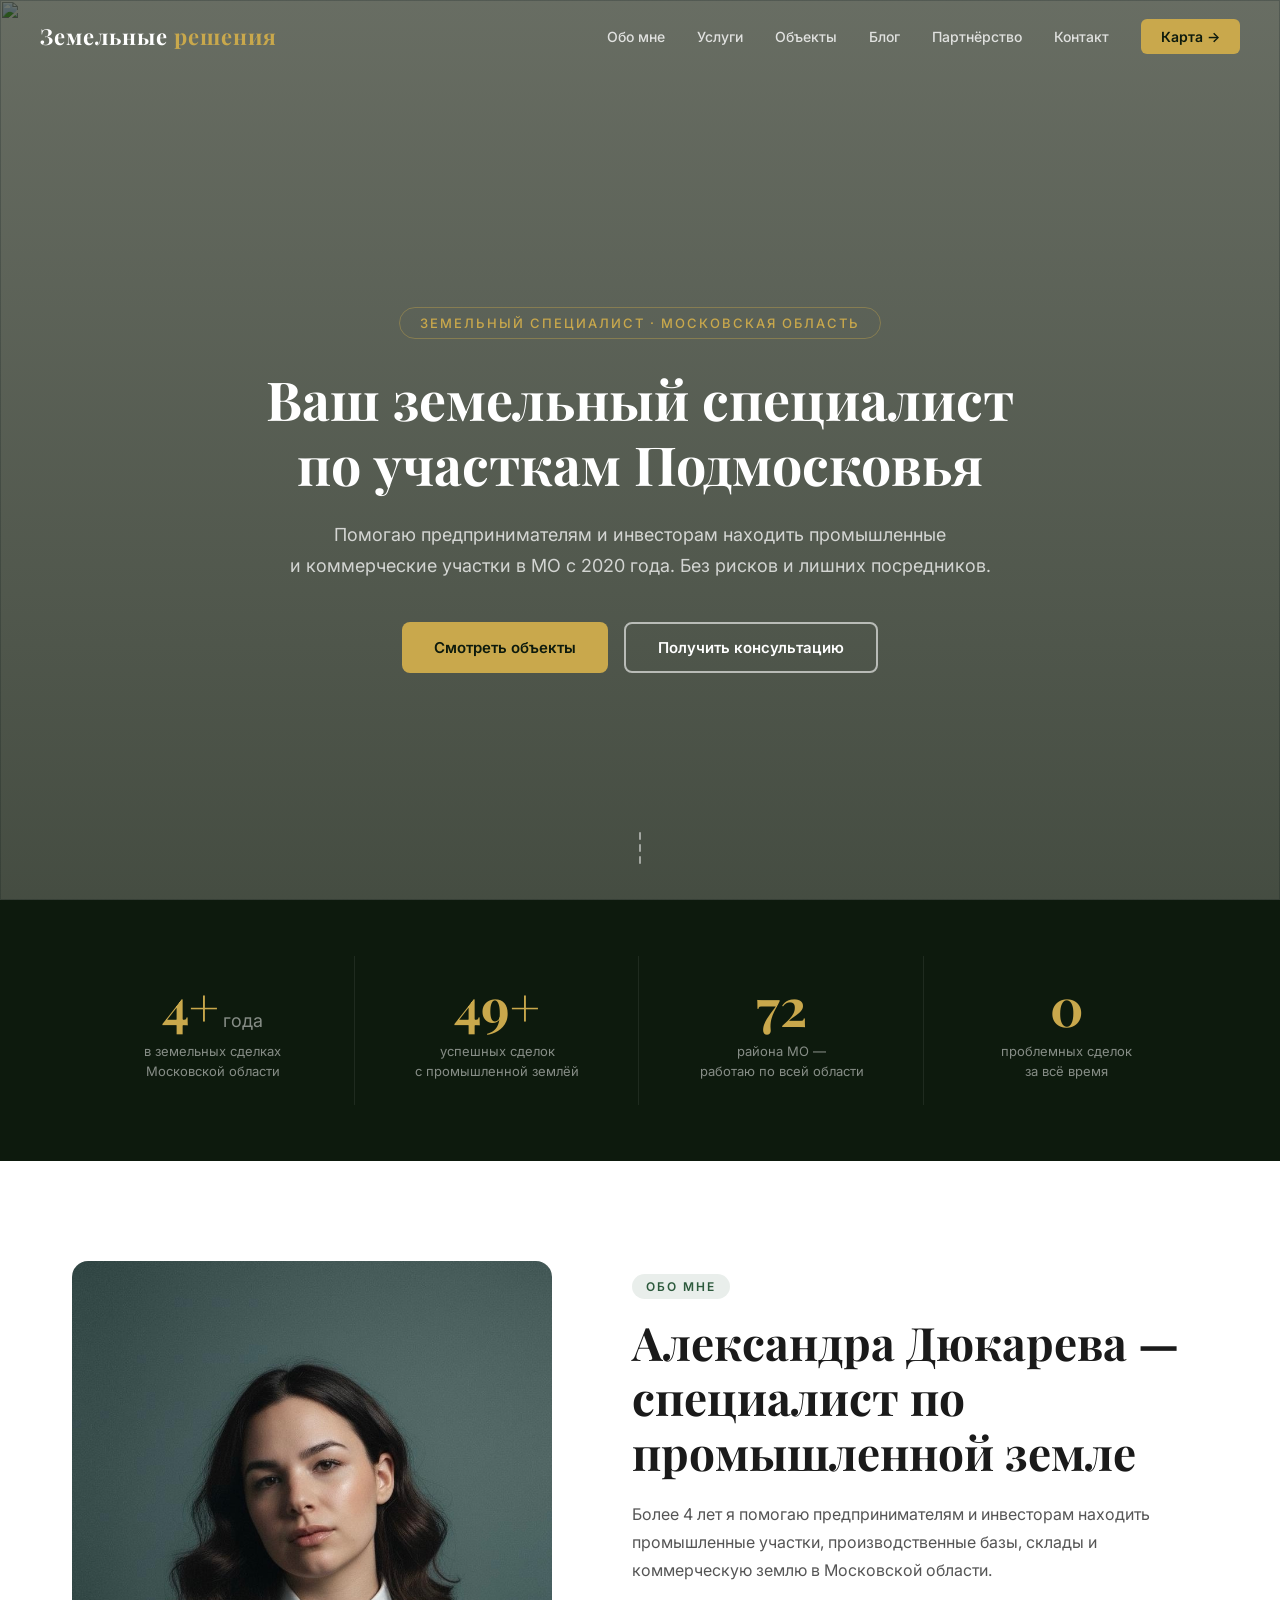
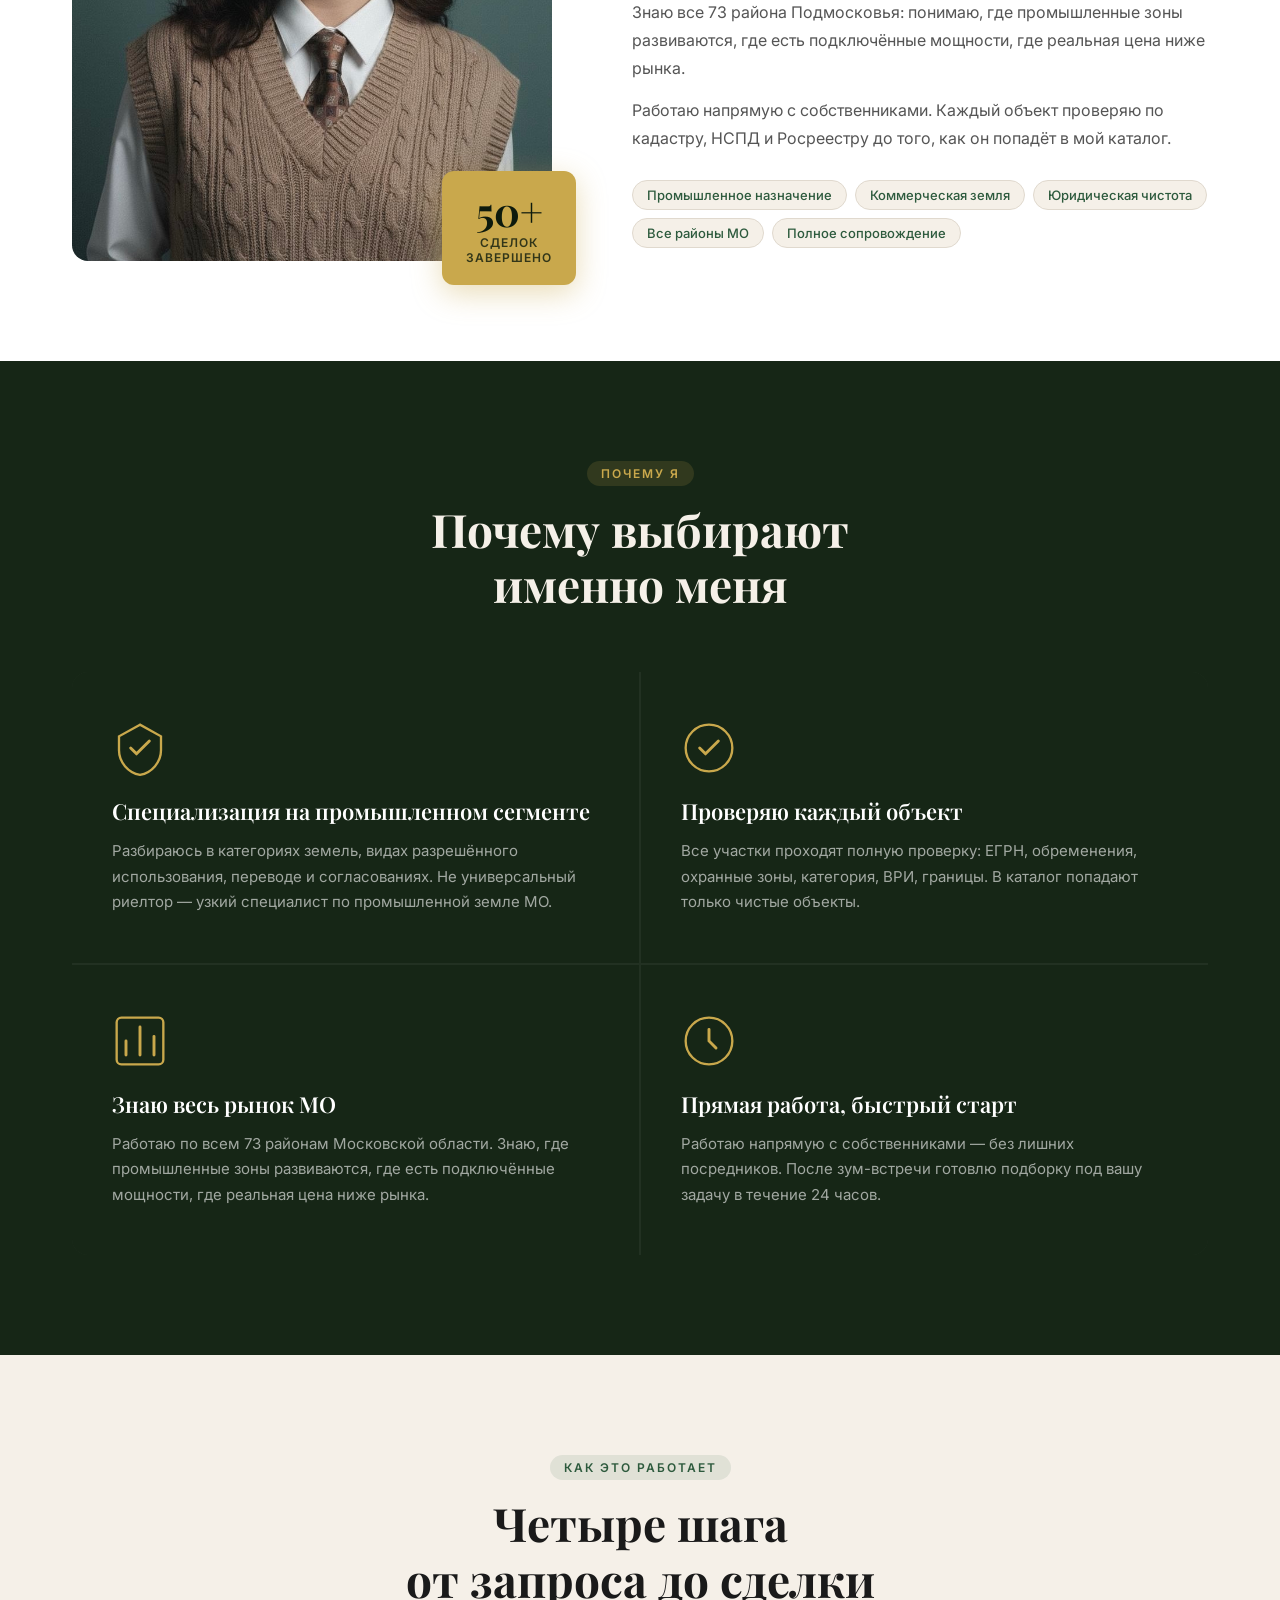
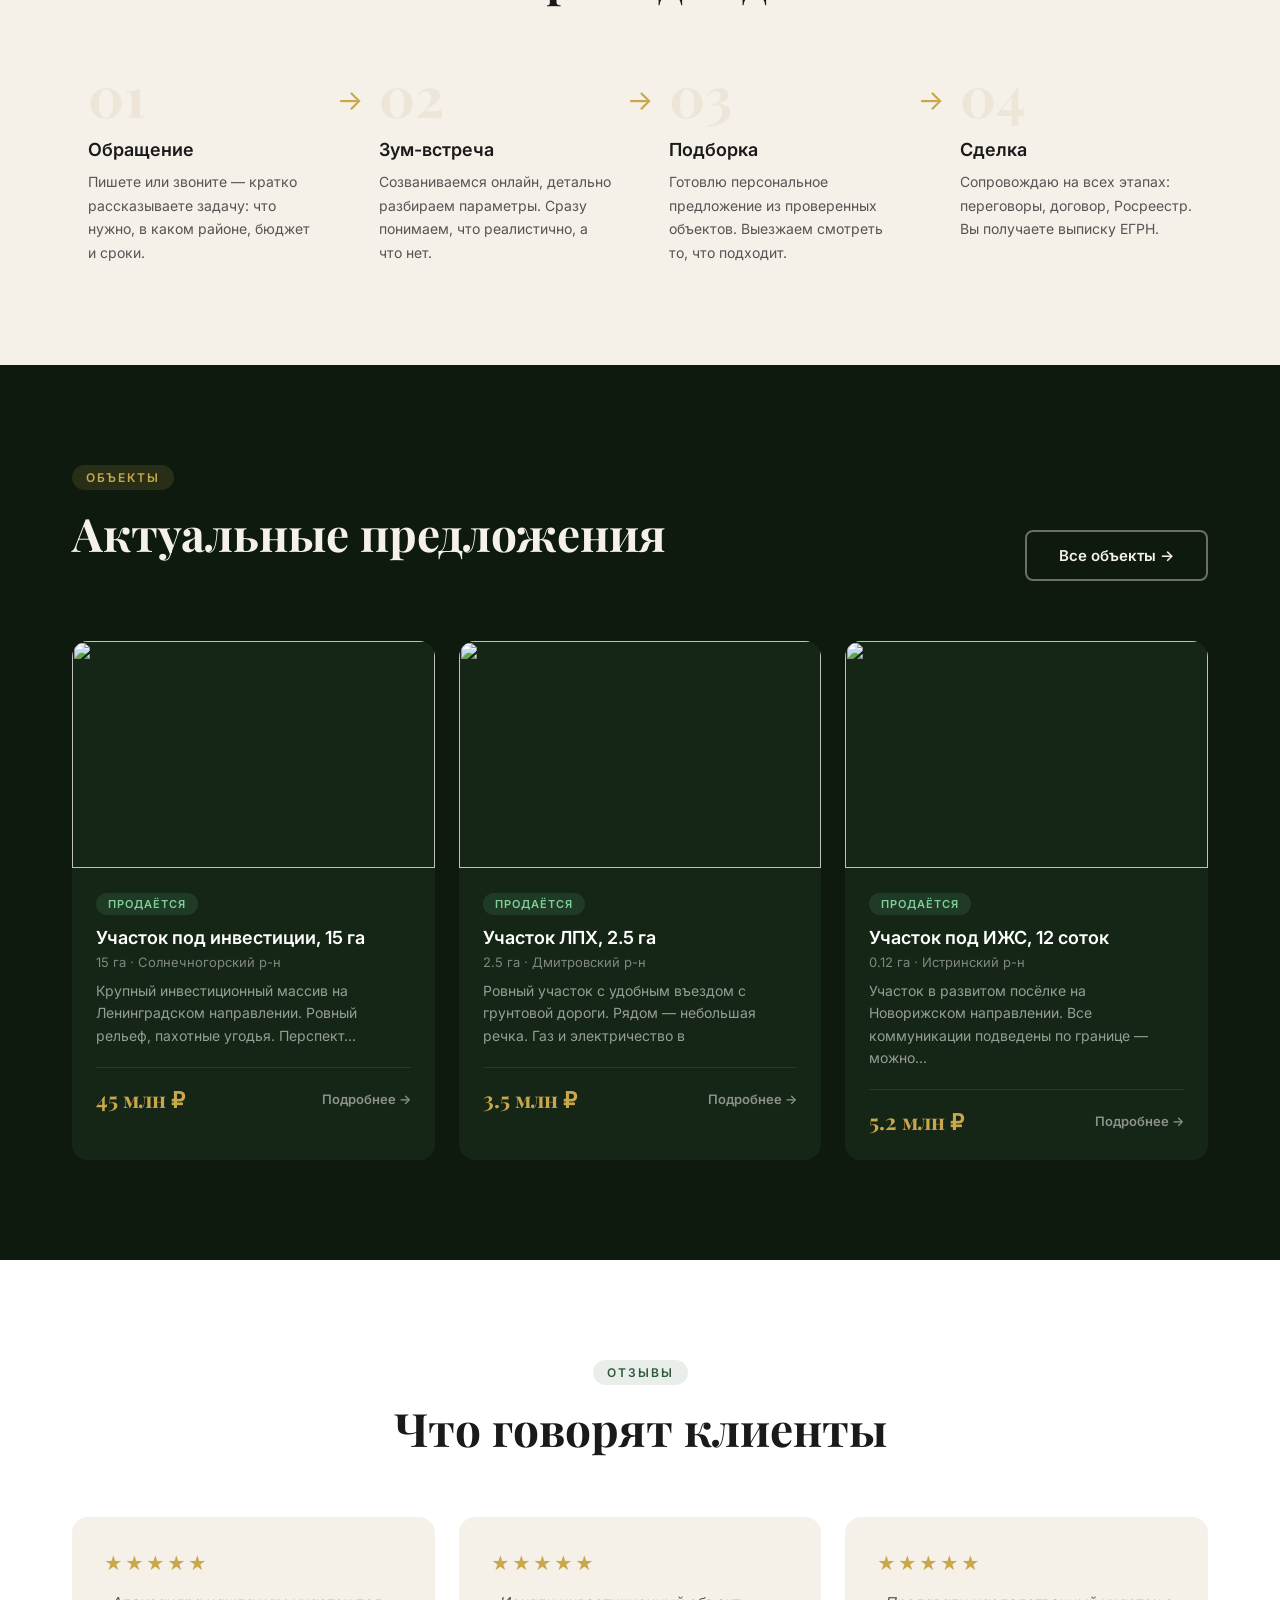
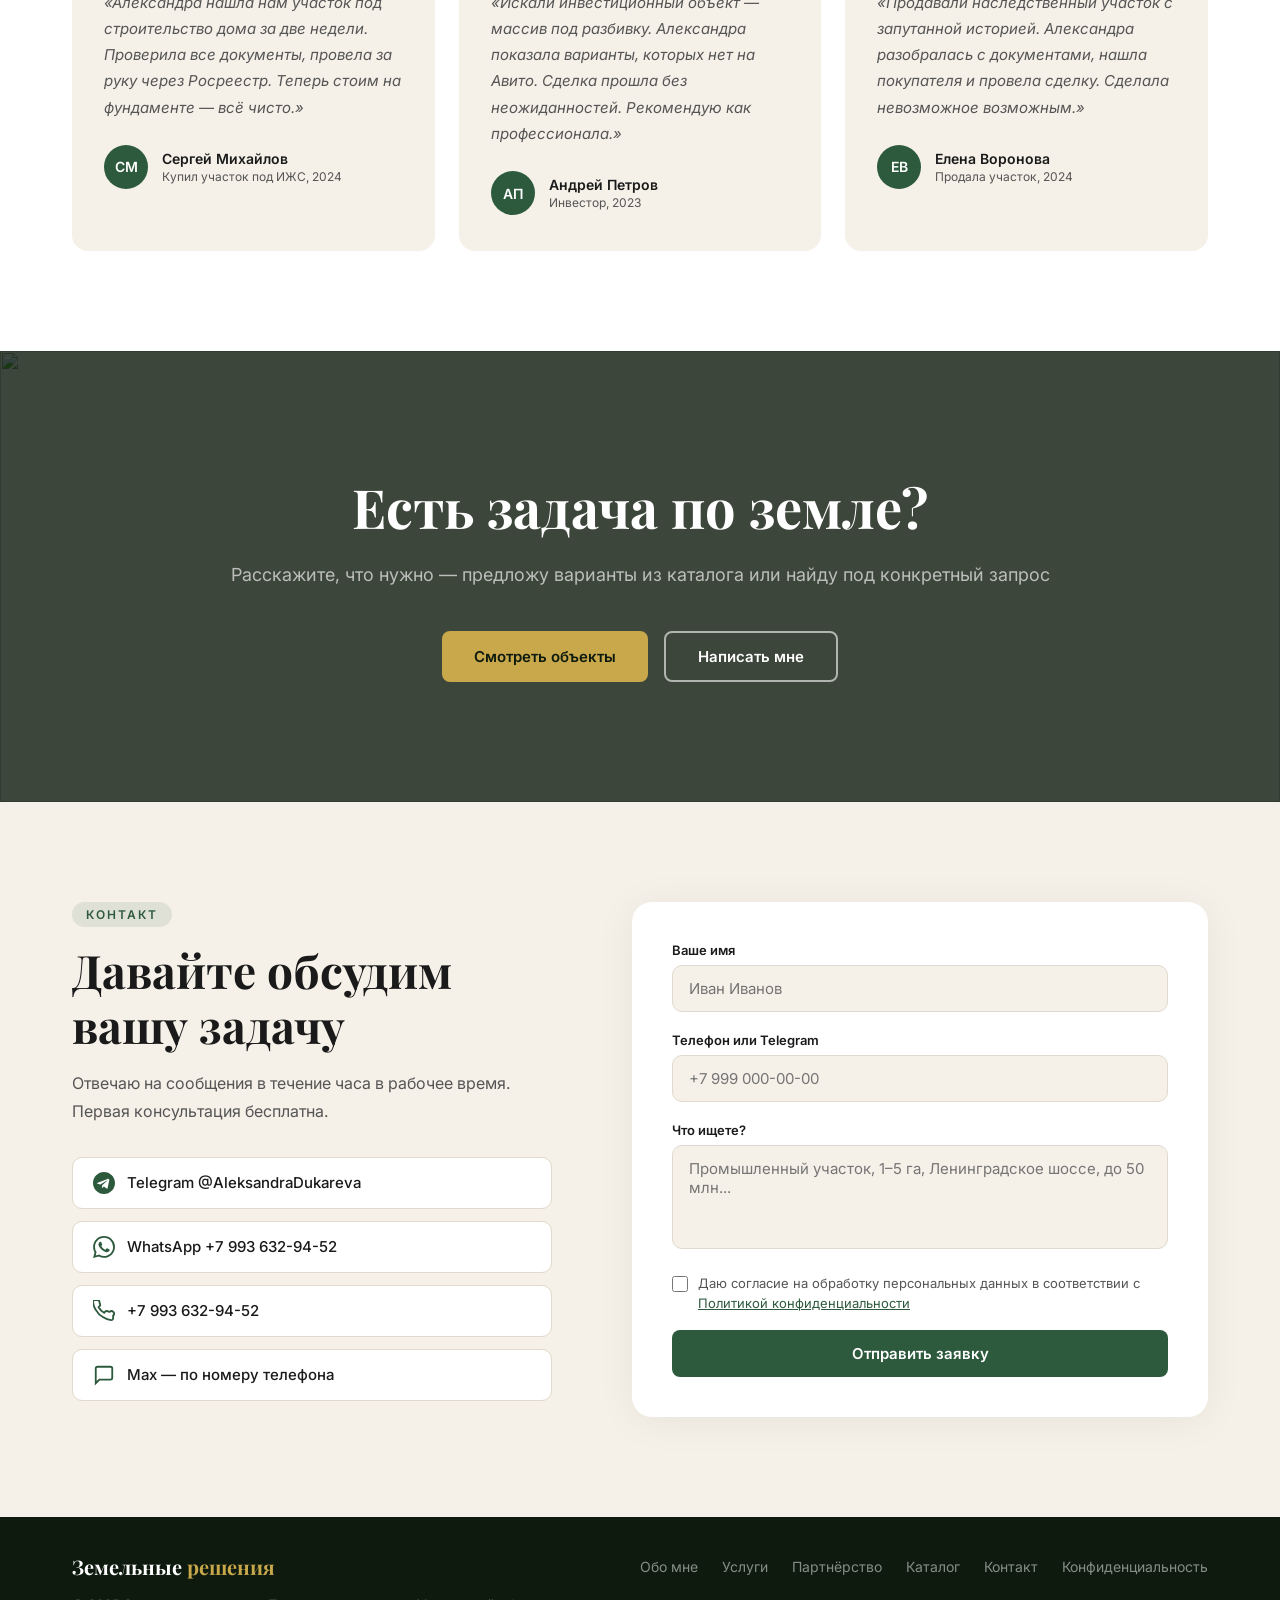
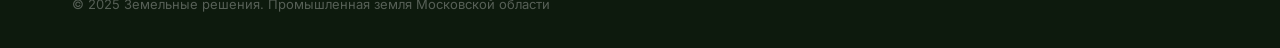
==== commit 65f48e9b: "Добавить блог: 2 статьи + листинг + Блог в навигацию - /blog/ — страница со списком статей - /blog/c" ====
--- a/index.html
+++ b/index.html
@@ -84,6 +84,7 @@
         <a href="#about">Обо мне</a>
         <a href="services.html">Услуги</a>
         <a href="objects.html">Объекты</a>
+        <a href="blog/">Блог</a>
         <a href="partnership.html">Партнёрство</a>
         <a href="#contact">Контакт</a>
         <a href="catalog.html" class="nav__cta">Карта →</a>
